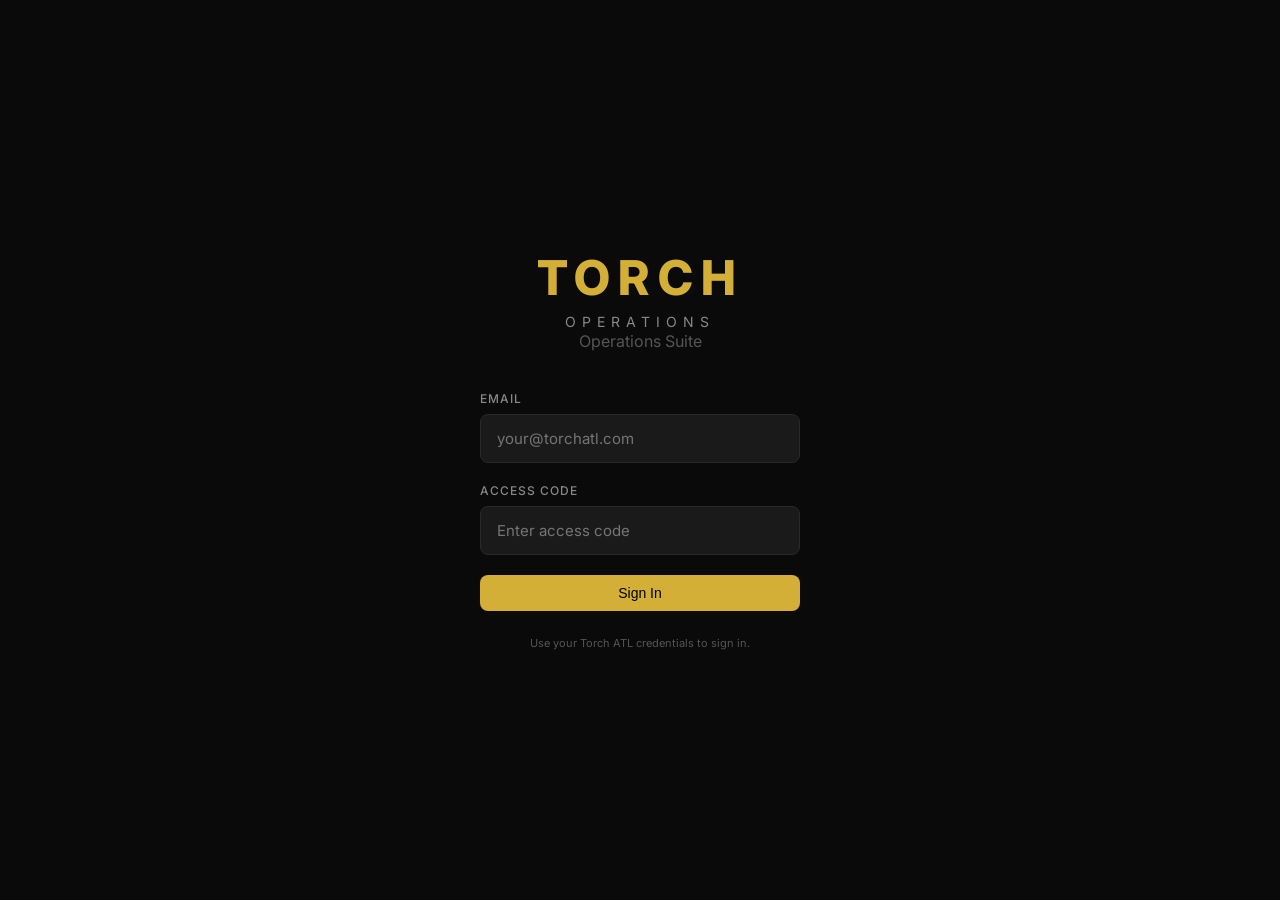
==== index.html @ 5e6a0a4f "Add functional Operations Hub — Nate Task Board, Vendor Directory, Maintenance Log, Linen & Supply S" ====
<!DOCTYPE html>
<html lang="en">
<head>
    <meta charset="UTF-8">
    <meta name="viewport" content="width=device-width, initial-scale=1.0">
    <title>TORCH ATL Operations Suite</title>
    <link rel="stylesheet" href="styles.css">
    <link href="https://fonts.googleapis.com/css2?family=Inter:wght@300;400;500;600;700&display=swap" rel="stylesheet">
</head>
<body>
    <!-- Login Screen -->
    <div id="login-screen" class="login-screen active">
        <div class="login-container">
            <div class="login-brand">
                <h1>TORCH</h1>
                <span>OPERATIONS</span>
            </div>
            <p class="login-tagline">Operations Suite</p>

            <form id="admin-login-form" onsubmit="handleAdminLogin(event)">
                <div class="form-group">
                    <label>Email</label>
                    <input type="email" id="admin-email" placeholder="your@torchatl.com" required>
                </div>
                <div class="form-group">
                    <label>Access Code</label>
                    <input type="password" id="admin-code" placeholder="Enter access code" required>
                </div>
                <button type="submit" class="btn primary full">Sign In</button>
            </form>

            <p class="login-note">Use your Torch ATL credentials to sign in.</p>
        </div>
    </div>

    <!-- Main App Container -->
    <div id="app-container" class="app-container" style="display: none;">
        <!-- Sidebar Navigation -->
        <nav class="sidebar">
        <div class="logo">
            <h1>TORCH</h1>
            <span>ATL</span>
        </div>
        <ul class="nav-links">
            <!-- Admin-only items -->
            <li class="active admin-only" data-tab="dashboard">
                <span class="icon">📊</span>
                <span>Dashboard</span>
            </li>
            <li class="admin-only" data-tab="crm">
                <span class="icon">👥</span>
                <span>Member CRM</span>
            </li>
            <li class="admin-only" data-tab="bookings">
                <span class="icon">📅</span>
                <span>Bookings</span>
            </li>
            <li class="admin-only" data-tab="engineers">
                <span class="icon">🎛️</span>
                <span>Engineers</span>
            </li>
            <li class="admin-only" data-tab="sms">
                <span class="icon">💬</span>
                <span>SMS Sender</span>
            </li>
            <li class="admin-only" data-tab="email">
                <span class="icon">📧</span>
                <span>Email Blast</span>
            </li>
            <li class="admin-only" data-tab="reports-review">
                <span class="icon">📋</span>
                <span>Session Reports</span>
            </li>
            <li class="admin-only" data-tab="operations">
                <span class="icon">🔧</span>
                <span>Operations</span>
            </li>
            <li class="admin-only" data-tab="settings">
                <span class="icon">⚙️</span>
                <span>Settings</span>
            </li>

            <!-- Engineer-only items -->
            <li class="engineer-only" data-tab="my-sessions">
                <span class="icon">📅</span>
                <span>My Sessions</span>
            </li>
            <li class="engineer-only" data-tab="pending-requests">
                <span class="icon">⏳</span>
                <span>Pending Requests</span>
            </li>
            <li class="engineer-only" data-tab="my-reports">
                <span class="icon">📝</span>
                <span>Session Reports</span>
            </li>
        </ul>
        <div class="sidebar-footer">
            <div class="user-info">
                <span id="current-user-name">User</span>
                <span id="current-user-role" class="user-role">Role</span>
            </div>
            <div class="connection-status" id="connection-status">
                <span class="status-dot" id="connection-dot"></span>
                <span class="status-text" id="connection-text">Connecting...</span>
                <span class="last-refreshed" id="last-refreshed"></span>
            </div>
            <button class="btn secondary small logout-btn" onclick="handleLogout()">Logout</button>
            <p class="countdown" id="countdown"></p>
        </div>
    </nav>

    <!-- Main Content -->
    <main class="main-content">
        <!-- Dashboard Tab -->
        <section id="dashboard" class="tab-content active">
            <header class="page-header">
                <h2>Operations Dashboard</h2>
                <p>Welcome back, Joi</p>
            </header>

            <div class="stats-grid">
                <div class="stat-card">
                    <div class="stat-icon">👥</div>
                    <div class="stat-info">
                        <h3>Total Members</h3>
                        <p class="stat-number" id="total-members">0</p>
                        <span class="stat-label">of 24 capacity</span>
                    </div>
                </div>
                <div class="stat-card">
                    <div class="stat-icon">💰</div>
                    <div class="stat-info">
                        <h3>Monthly MRR</h3>
                        <p class="stat-number" id="total-mrr">$0</p>
                        <span class="stat-label">target: $70,500</span>
                    </div>
                </div>
                <div class="stat-card">
                    <div class="stat-icon">📅</div>
                    <div class="stat-info">
                        <h3>This Week</h3>
                        <p class="stat-number" id="weekly-sessions">0</p>
                        <span class="stat-label">sessions booked</span>
                    </div>
                </div>
                <div class="stat-card">
                    <div class="stat-icon">📈</div>
                    <div class="stat-info">
                        <h3>Utilization</h3>
                        <p class="stat-number" id="utilization">0%</p>
                        <span class="stat-label">calendar usage</span>
                    </div>
                </div>
            </div>

            <div class="dashboard-grid">
                <div class="card">
                    <h3>Upcoming Sessions</h3>
                    <div id="upcoming-sessions" class="session-list">
                        <!-- Populated by JS -->
                    </div>
                </div>
                <div class="card">
                    <h3>Recent Activity</h3>
                    <div id="activity-feed" class="activity-list">
                        <!-- Populated by JS -->
                    </div>
                </div>
            </div>

            <div class="card">
                <h3>Revenue by Tier</h3>
                <div class="tier-breakdown">
                    <div class="tier-bar">
                        <span class="tier-label">Residency ($5,000)</span>
                        <div class="bar-container">
                            <div class="bar residency" id="bar-residency" style="width: 0%"></div>
                        </div>
                        <span class="tier-count" id="count-residency">0/4</span>
                    </div>
                    <div class="tier-bar">
                        <span class="tier-label">Member ($3,500)</span>
                        <div class="bar-container">
                            <div class="bar member" id="bar-member" style="width: 0%"></div>
                        </div>
                        <span class="tier-count" id="count-member">0/5</span>
                    </div>
                    <div class="tier-bar">
                        <span class="tier-label">Session ($2,200)</span>
                        <div class="bar-container">
                            <div class="bar session" id="bar-session" style="width: 0%"></div>
                        </div>
                        <span class="tier-count" id="count-session">0/15</span>
                    </div>
                </div>
            </div>
        </section>

        <!-- CRM Tab -->
        <section id="crm" class="tab-content">
            <header class="page-header">
                <h2>Member CRM</h2>
                <button class="btn primary" onclick="openModal('add-member-modal')">+ Add Member</button>
            </header>

            <div class="filters">
                <input type="text" id="member-search" placeholder="Search members..." onkeyup="filterMembers()">
                <select id="tier-filter" onchange="filterMembers()">
                    <option value="all">All Tiers</option>
                    <option value="Residency">Residency</option>
                    <option value="Member">Member</option>
                    <option value="Session">Session</option>
                </select>
                <select id="status-filter" onchange="filterMembers()">
                    <option value="all">All Status</option>
                    <option value="Active">Active</option>
                    <option value="Pending">Pending</option>
                    <option value="Paused">Paused</option>
                </select>
            </div>

            <div class="table-container">
                <table id="members-table">
                    <thead>
                        <tr>
                            <th>Member</th>
                            <th>Tier</th>
                            <th>Status</th>
                            <th>Hours Used</th>
                            <th>Monthly Rate</th>
                            <th>Start Date</th>
                            <th>Actions</th>
                        </tr>
                    </thead>
                    <tbody id="members-tbody">
                        <!-- Populated by JS -->
                    </tbody>
                </table>
            </div>
        </section>

        <!-- Bookings Tab -->
        <section id="bookings" class="tab-content">
            <header class="page-header">
                <h2>Booking Management</h2>
                <button class="btn primary" onclick="openModal('add-booking-modal')">+ New Booking</button>
            </header>

            <div class="booking-views">
                <button class="view-btn active" onclick="switchBookingView('calendar')">Calendar View</button>
                <button class="view-btn" onclick="switchBookingView('list')">List View</button>
            </div>

            <div id="calendar-view" class="calendar-container">
                <div class="calendar-header">
                    <button onclick="changeMonth(-1)">←</button>
                    <h3 id="calendar-month">February 2026</h3>
                    <button onclick="changeMonth(1)">→</button>
                </div>
                <div class="calendar-grid">
                    <div class="calendar-day-header">Sun</div>
                    <div class="calendar-day-header">Mon</div>
                    <div class="calendar-day-header">Tue</div>
                    <div class="calendar-day-header">Wed</div>
                    <div class="calendar-day-header">Thu</div>
                    <div class="calendar-day-header">Fri</div>
                    <div class="calendar-day-header">Sat</div>
                    <div id="calendar-days"></div>
                </div>
            </div>

            <div id="list-view" class="booking-list" style="display: none;">
                <table>
                    <thead>
                        <tr>
                            <th>Date</th>
                            <th>Time</th>
                            <th>Member</th>
                            <th>Hours</th>
                            <th>Guests</th>
                            <th>Status</th>
                            <th>Actions</th>
                        </tr>
                    </thead>
                    <tbody id="bookings-tbody">
                        <!-- Populated by JS -->
                    </tbody>
                </table>
            </div>
        </section>

        <!-- SMS Tab -->
        <section id="sms" class="tab-content">
            <header class="page-header">
                <h2>SMS Automation</h2>
            </header>

            <div class="sms-grid">
                <div class="card">
                    <h3>Quick Send</h3>
                    <form id="sms-form" onsubmit="sendSMS(event)">
                        <div class="form-group">
                            <label>Recipients</label>
                            <select id="sms-recipients" multiple>
                                <option value="all">All Members</option>
                                <option value="residency">Residency Tier</option>
                                <option value="member">Member Tier</option>
                                <option value="session">Session Tier</option>
                            </select>
                        </div>
                        <div class="form-group">
                            <label>Message</label>
                            <textarea id="sms-message" rows="4" maxlength="160" placeholder="Type your message..."></textarea>
                            <span class="char-count"><span id="sms-char-count">0</span>/160</span>
                        </div>
                        <button type="submit" class="btn primary">Send SMS</button>
                    </form>
                </div>

                <div class="card">
                    <h3>Automated Messages</h3>
                    <div class="automation-list">
                        <div class="automation-item">
                            <div class="automation-info">
                                <h4>Session Reminder</h4>
                                <p>Sent 24 hours before session</p>
                            </div>
                            <label class="toggle">
                                <input type="checkbox" checked>
                                <span class="slider"></span>
                            </label>
                        </div>
                        <div class="automation-item">
                            <div class="automation-info">
                                <h4>Guest Registration Reminder</h4>
                                <p>Sent 48 hours before session</p>
                            </div>
                            <label class="toggle">
                                <input type="checkbox" checked>
                                <span class="slider"></span>
                            </label>
                        </div>
                        <div class="automation-item">
                            <div class="automation-info">
                                <h4>Payment Failed Alert</h4>
                                <p>Sent immediately on failure</p>
                            </div>
                            <label class="toggle">
                                <input type="checkbox" checked>
                                <span class="slider"></span>
                            </label>
                        </div>
                        <div class="automation-item">
                            <div class="automation-info">
                                <h4>Welcome Message</h4>
                                <p>Sent on membership activation</p>
                            </div>
                            <label class="toggle">
                                <input type="checkbox" checked>
                                <span class="slider"></span>
                            </label>
                        </div>
                    </div>
                </div>

                <div class="card full-width">
                    <h3>Message Templates</h3>
                    <div class="template-grid">
                        <div class="template-card" onclick="loadTemplate('reminder')">
                            <h4>Session Reminder</h4>
                            <p>Hey {name}, reminder: you're booked at Torch tomorrow at {time}. See you then.</p>
                        </div>
                        <div class="template-card" onclick="loadTemplate('guest')">
                            <h4>Guest Registration</h4>
                            <p>Hi {name}, please submit your guest list for your {date} session. Reply with names or text "none".</p>
                        </div>
                        <div class="template-card" onclick="loadTemplate('welcome')">
                            <h4>Welcome</h4>
                            <p>Welcome to Torch ATL, {name}. Your access code is {code}. Book your first session at torchatl.com/book</p>
                        </div>
                        <div class="template-card" onclick="loadTemplate('payment')">
                            <h4>Payment Issue</h4>
                            <p>Hi {name}, we couldn't process your membership payment. Please update your card to keep your access active.</p>
                        </div>
                    </div>
                </div>

                <div class="card full-width">
                    <h3>Recent SMS History</h3>
                    <div id="sms-history" class="history-list">
                        <!-- Populated by JS -->
                    </div>
                </div>
            </div>
        </section>

        <!-- Email Tab -->
        <section id="email" class="tab-content">
            <header class="page-header">
                <h2>Email Blast</h2>
            </header>

            <div class="email-grid">
                <div class="card email-composer">
                    <h3>Compose Email</h3>
                    <form id="email-form" onsubmit="sendEmail(event)">
                        <div class="form-group">
                            <label>Recipients</label>
                            <select id="email-recipients">
                                <option value="all">All Members (24)</option>
                                <option value="residency">Residency Tier (4)</option>
                                <option value="member">Member Tier (5)</option>
                                <option value="session">Session Tier (15)</option>
                                <option value="founding">Founding Members</option>
                            </select>
                        </div>
                        <div class="form-group">
                            <label>Subject</label>
                            <input type="text" id="email-subject" placeholder="Email subject...">
                        </div>
                        <div class="form-group">
                            <label>Message</label>
                            <div class="editor-toolbar">
                                <button type="button" onclick="formatText('bold')"><b>B</b></button>
                                <button type="button" onclick="formatText('italic')"><i>I</i></button>
                                <button type="button" onclick="formatText('underline')"><u>U</u></button>
                                <span class="separator">|</span>
                                <button type="button" onclick="insertVariable('{name}')">Name</button>
                                <button type="button" onclick="insertVariable('{tier}')">Tier</button>
                                <button type="button" onclick="insertVariable('{hours_remaining}')">Hours</button>
                            </div>
                            <div id="email-body" class="email-editor" contenteditable="true"></div>
                        </div>
                        <div class="form-actions">
                            <button type="button" class="btn secondary" onclick="previewEmail()">Preview</button>
                            <button type="button" class="btn secondary" onclick="saveDraft()">Save Draft</button>
                            <button type="submit" class="btn primary">Send Email</button>
                        </div>
                    </form>
                </div>

                <div class="card">
                    <h3>Email Templates</h3>
                    <div class="email-template-list">
                        <div class="email-template" onclick="loadEmailTemplate('welcome')">
                            <h4>Welcome to Torch ATL</h4>
                            <p>New member onboarding email</p>
                        </div>
                        <div class="email-template" onclick="loadEmailTemplate('credentials')">
                            <h4>Your Credentials Are Ready</h4>
                            <p>Access code and booking instructions</p>
                        </div>
                        <div class="email-template" onclick="loadEmailTemplate('monthly')">
                            <h4>Monthly Update</h4>
                            <p>Hours used, upcoming availability</p>
                        </div>
                        <div class="email-template" onclick="loadEmailTemplate('camp')">
                            <h4>Camp Announcement</h4>
                            <p>Writing camp scheduling</p>
                        </div>
                    </div>
                </div>

                <div class="card full-width">
                    <h3>Scheduled & Sent Emails</h3>
                    <div class="email-tabs">
                        <button class="email-tab active" onclick="switchEmailTab('sent')">Sent</button>
                        <button class="email-tab" onclick="switchEmailTab('scheduled')">Scheduled</button>
                        <button class="email-tab" onclick="switchEmailTab('drafts')">Drafts</button>
                    </div>
                    <div id="email-history" class="email-list">
                        <!-- Populated by JS -->
                    </div>
                </div>
            </div>
        </section>

        <!-- Engineers Tab (Admin) - Engineer CRM -->
        <section id="engineers" class="tab-content admin-only">
            <header class="page-header">
                <h2>Engineer CRM</h2>
                <button class="btn primary" onclick="openModal('add-engineer-modal')">+ Add Engineer</button>
            </header>

            <!-- Engineer Stats -->
            <div class="stats-grid" style="margin-bottom: 24px;">
                <div class="stat-card">
                    <div class="stat-icon">🎛️</div>
                    <div class="stat-info">
                        <h3>Active Engineers</h3>
                        <p class="stat-number" id="active-engineers-count">0</p>
                        <span class="stat-label">on roster</span>
                    </div>
                </div>
                <div class="stat-card">
                    <div class="stat-icon">📅</div>
                    <div class="stat-info">
                        <h3>Sessions This Month</h3>
                        <p class="stat-number" id="engineer-sessions-month">0</p>
                        <span class="stat-label">completed</span>
                    </div>
                </div>
                <div class="stat-card">
                    <div class="stat-icon">⏱️</div>
                    <div class="stat-info">
                        <h3>Hours This Month</h3>
                        <p class="stat-number" id="engineer-hours-month">0</p>
                        <span class="stat-label">total hours</span>
                    </div>
                </div>
                <div class="stat-card">
                    <div class="stat-icon">💰</div>
                    <div class="stat-info">
                        <h3>Payroll This Month</h3>
                        <p class="stat-number" id="engineer-payroll-month">$0</p>
                        <span class="stat-label">estimated</span>
                    </div>
                </div>
            </div>

            <!-- Filters and View Toggle -->
            <div class="engineer-crm-toolbar">
                <div class="filters">
                    <input type="text" id="engineer-search" placeholder="Search engineers..." onkeyup="filterEngineersCRM()">
                    <select id="engineer-role-filter" onchange="filterEngineersCRM()">
                        <option value="all">All Roles</option>
                        <option value="Lead Engineer">Lead Engineer</option>
                        <option value="Recording Engineer">Recording Engineer</option>
                    </select>
                    <select id="engineer-status-filter" onchange="filterEngineersCRM()">
                        <option value="all">All Status</option>
                        <option value="Active">Active</option>
                        <option value="Inactive">Inactive</option>
                    </select>
                </div>
                <div class="view-toggle">
                    <button class="view-btn active" onclick="switchEngineerView('cards')">Cards</button>
                    <button class="view-btn" onclick="switchEngineerView('table')">Table</button>
                </div>
            </div>

            <!-- Engineer Cards View -->
            <div id="engineers-cards-view" class="engineer-cards-grid">
                <!-- Populated by JS -->
            </div>

            <!-- Engineer Table View -->
            <div id="engineers-table-view" class="table-container" style="display: none;">
                <table id="engineers-table">
                    <thead>
                        <tr>
                            <th>Engineer</th>
                            <th>Role</th>
                            <th>Specialties</th>
                            <th>Sessions</th>
                            <th>Rating</th>
                            <th>Earnings (MTD)</th>
                            <th>Status</th>
                            <th>Actions</th>
                        </tr>
                    </thead>
                    <tbody id="engineers-tbody">
                        <!-- Populated by JS -->
                    </tbody>
                </table>
            </div>
        </section>

        <!-- Session Reports Review (Admin) -->
        <section id="reports-review" class="tab-content admin-only">
            <header class="page-header">
                <h2>Session Reports Review</h2>
            </header>

            <div class="filters" style="margin-bottom: 20px;">
                <select id="report-status-filter" onchange="filterReports()">
                    <option value="all">All Reports</option>
                    <option value="submitted">Pending Review</option>
                    <option value="reviewed">Reviewed</option>
                    <option value="draft">Drafts</option>
                </select>
                <select id="report-engineer-filter" onchange="filterReports()">
                    <option value="all">All Engineers</option>
                </select>
            </div>

            <div id="reports-list" class="reports-grid">
                <!-- Populated by JS -->
            </div>
        </section>

        <!-- My Sessions (Engineer) -->
        <section id="my-sessions" class="tab-content engineer-only">
            <header class="page-header">
                <h2>My Sessions</h2>
            </header>

            <div class="engineer-calendar-container">
                <div class="calendar-container" style="margin-bottom: 24px;">
                    <div class="calendar-header">
                        <button onclick="changeEngineerMonth(-1)">←</button>
                        <h3 id="engineer-calendar-month">February 2026</h3>
                        <button onclick="changeEngineerMonth(1)">→</button>
                    </div>
                    <div class="calendar-grid">
                        <div class="calendar-day-header">Sun</div>
                        <div class="calendar-day-header">Mon</div>
                        <div class="calendar-day-header">Tue</div>
                        <div class="calendar-day-header">Wed</div>
                        <div class="calendar-day-header">Thu</div>
                        <div class="calendar-day-header">Fri</div>
                        <div class="calendar-day-header">Sat</div>
                        <div id="engineer-calendar-days"></div>
                    </div>
                </div>

                <div class="card">
                    <h3>Upcoming Sessions</h3>
                    <div id="engineer-upcoming-sessions" class="session-list">
                        <!-- Populated by JS -->
                    </div>
                </div>
            </div>
        </section>

        <!-- Pending Requests (Engineer) -->
        <section id="pending-requests" class="tab-content engineer-only">
            <header class="page-header">
                <h2>Pending Requests</h2>
                <p>Accept or decline session assignments</p>
            </header>

            <div id="pending-requests-list" class="pending-requests-grid">
                <!-- Populated by JS -->
            </div>
        </section>

        <!-- My Reports (Engineer) -->
        <section id="my-reports" class="tab-content engineer-only">
            <header class="page-header">
                <h2>Session Reports</h2>
                <p>Submit reports for completed sessions</p>
            </header>

            <div class="reports-tabs">
                <button class="report-tab active" onclick="switchReportTab('pending')">Pending Reports</button>
                <button class="report-tab" onclick="switchReportTab('submitted')">Submitted</button>
            </div>

            <div id="my-reports-list" class="reports-grid">
                <!-- Populated by JS -->
            </div>
        </section>

        <!-- Operations Tab (Admin/Manager) -->
        <section id="operations" class="tab-content admin-only">
            <header class="page-header">
                <h2>Operations Hub</h2>
                <p style="color: var(--text-secondary); font-size: 13px; margin-top: 4px;">Nate tasks, vendor directory, property maintenance</p>
            </header>

            <!-- Sub-tabs -->
            <div class="operations-sub-tabs">
                <button class="ops-sub-tab active" data-ops-tab="calendar" onclick="switchOpsTab('calendar')">Calendar</button>
                <button class="ops-sub-tab" data-ops-tab="nate" onclick="switchOpsTab('nate')">Nate Task Board</button>
                <button class="ops-sub-tab" data-ops-tab="vendors" onclick="switchOpsTab('vendors')">Vendor Directory</button>
                <button class="ops-sub-tab" data-ops-tab="maintenance" onclick="switchOpsTab('maintenance')">Maintenance Log</button>
                <button class="ops-sub-tab" data-ops-tab="linen" onclick="switchOpsTab('linen')">Linen &amp; Supply</button>
                <button class="ops-sub-tab" data-ops-tab="pending" onclick="switchOpsTab('pending')">Pending Bookings</button>
                <button class="ops-sub-tab" data-ops-tab="tasks" onclick="switchOpsTab('tasks')">Studio Tasks</button>
                <button class="ops-sub-tab" data-ops-tab="estate" onclick="switchOpsTab('estate')">Estate Requests</button>
            </div>

            <!-- Operations Calendar View -->
            <div id="ops-calendar-view" class="ops-view active">
                <div class="ops-calendar-header">
                    <button onclick="changeOpsMonth(-1)">&larr;</button>
                    <h3 id="ops-calendar-month">February 2026</h3>
                    <button onclick="changeOpsMonth(1)">&rarr;</button>
                </div>
                <div class="calendar-legend">
                    <span class="legend-item"><span class="event-dot booking"></span> Booking</span>
                    <span class="legend-item"><span class="event-dot cleaning"></span> Cleaning</span>
                    <span class="legend-item"><span class="event-dot maintenance"></span> Maintenance</span>
                    <span class="legend-item"><span class="event-dot repair"></span> Repair</span>
                    <span class="legend-item"><span class="event-dot estate"></span> Estate</span>
                </div>
                <div class="ops-calendar-grid">
                    <div class="calendar-day-header">Sun</div>
                    <div class="calendar-day-header">Mon</div>
                    <div class="calendar-day-header">Tue</div>
                    <div class="calendar-day-header">Wed</div>
                    <div class="calendar-day-header">Thu</div>
                    <div class="calendar-day-header">Fri</div>
                    <div class="calendar-day-header">Sat</div>
                    <div id="ops-calendar-days"></div>
                </div>
                <!-- Day Detail Panel -->
                <div id="ops-day-detail" class="day-detail-panel" style="display: none;">
                    <h4 id="ops-day-detail-title">--</h4>
                    <div id="ops-day-detail-content"></div>
                </div>
            </div>

            <!-- Pending Bookings View -->
            <div id="ops-pending-view" class="ops-view" style="display: none;">
                <div class="ops-filter-bar">
                    <select id="ops-booking-status-filter" onchange="loadPendingBookings()">
                        <option value="all">All Statuses</option>
                        <option value="pending" selected>Pending</option>
                        <option value="confirmed">Confirmed</option>
                        <option value="declined">Declined</option>
                    </select>
                </div>
                <div id="ops-pending-list" class="ops-cards-grid">
                    <!-- Populated by JS -->
                </div>
            </div>

            <!-- Studio Tasks View -->
            <div id="ops-tasks-view" class="ops-view" style="display: none;">
                <div class="ops-filter-bar">
                    <button class="btn primary" onclick="openModal('add-task-modal')">+ Add Task</button>
                    <select id="ops-task-room-filter" onchange="loadStudioTasks()">
                        <option value="all">All Rooms</option>
                        <option value="b-room">B Room</option>
                        <option value="c-room">C Room</option>
                        <option value="common">Common Area</option>
                        <option value="estate">Estate</option>
                    </select>
                    <select id="ops-task-type-filter" onchange="loadStudioTasks()">
                        <option value="all">All Types</option>
                        <option value="cleaning">Cleaning</option>
                        <option value="maintenance">Maintenance</option>
                        <option value="repair">Repair</option>
                        <option value="inspection">Inspection</option>
                    </select>
                    <select id="ops-task-status-filter" onchange="loadStudioTasks()">
                        <option value="all">All Status</option>
                        <option value="pending">Pending</option>
                        <option value="in_progress">In Progress</option>
                        <option value="completed">Completed</option>
                    </select>
                </div>
                <div id="ops-tasks-list" class="ops-cards-grid">
                    <!-- Populated by JS -->
                </div>
            </div>

            <!-- Estate Requests View -->
            <div id="ops-estate-view" class="ops-view" style="display: none;">
                <div class="ops-filter-bar">
                    <select id="ops-estate-status-filter" onchange="loadEstateRequests()">
                        <option value="all">All Statuses</option>
                        <option value="pending">Pending</option>
                        <option value="reviewing">Under Review</option>
                        <option value="approved">Approved</option>
                        <option value="declined">Declined</option>
                    </select>
                </div>
                <div id="ops-estate-list" class="ops-cards-grid">
                    <!-- Populated by JS -->
                </div>
            </div>

            <!-- ============ NATE TASK BOARD ============ -->
            <div id="ops-nate-view" class="ops-view" style="display: none;">
                <div class="ops-filter-bar">
                    <button class="btn primary" onclick="openModal('add-nate-task-modal')">+ Add Task</button>
                    <select id="nate-task-category-filter" onchange="loadNateTasks()">
                        <option value="all">All Categories</option>
                        <option value="pre-arrival">Pre-Arrival</option>
                        <option value="day-of">Day-Of</option>
                        <option value="post-session">Post-Session</option>
                        <option value="weekly">Weekly</option>
                        <option value="ad-hoc">Ad-Hoc</option>
                    </select>
                    <select id="nate-task-priority-filter" onchange="loadNateTasks()">
                        <option value="all">All Priorities</option>
                        <option value="high">High</option>
                        <option value="medium">Medium</option>
                        <option value="low">Low</option>
                    </select>
                    <select id="nate-task-status-filter" onchange="loadNateTasks()">
                        <option value="all">All Status</option>
                        <option value="pending">Pending</option>
                        <option value="in_progress">In Progress</option>
                        <option value="completed">Completed</option>
                    </select>
                </div>
                <div id="nate-tasks-list" class="ops-cards-grid">
                    <!-- Populated by JS -->
                </div>
            </div>

            <!-- ============ VENDOR DIRECTORY ============ -->
            <div id="ops-vendors-view" class="ops-view" style="display: none;">
                <div class="ops-filter-bar">
                    <button class="btn primary" onclick="openModal('add-vendor-modal')">+ Add Vendor</button>
                    <select id="vendor-category-filter" onchange="loadVendors()">
                        <option value="all">All Categories</option>
                        <option value="cleaning">Cleaning</option>
                        <option value="catering">Catering</option>
                        <option value="hvac">HVAC</option>
                        <option value="plumbing">Plumbing</option>
                        <option value="electrical">Electrical</option>
                        <option value="landscaping">Landscaping</option>
                        <option value="equipment">Equipment</option>
                        <option value="security">Security</option>
                        <option value="pest-control">Pest Control</option>
                        <option value="other">Other</option>
                    </select>
                    <select id="vendor-rating-filter" onchange="loadVendors()">
                        <option value="all">All Ratings</option>
                        <option value="5">5 Stars</option>
                        <option value="4">4+ Stars</option>
                        <option value="3">3+ Stars</option>
                    </select>
                </div>
                <div id="vendors-list" class="ops-cards-grid">
                    <!-- Populated by JS -->
                </div>
            </div>

            <!-- ============ PROPERTY MAINTENANCE LOG ============ -->
            <div id="ops-maintenance-view" class="ops-view" style="display: none;">
                <div class="ops-filter-bar">
                    <button class="btn primary" onclick="openModal('add-maintenance-modal')">+ Log Item</button>
                    <select id="maint-priority-filter" onchange="loadMaintenanceLog()">
                        <option value="all">All Priorities</option>
                        <option value="urgent">Urgent</option>
                        <option value="high">High</option>
                        <option value="medium">Medium</option>
                        <option value="low">Low</option>
                    </select>
                    <select id="maint-status-filter" onchange="loadMaintenanceLog()">
                        <option value="all">All Status</option>
                        <option value="open">Open</option>
                        <option value="in_progress">In Progress</option>
                        <option value="scheduled">Scheduled</option>
                        <option value="resolved">Resolved</option>
                    </select>
                    <select id="maint-area-filter" onchange="loadMaintenanceLog()">
                        <option value="all">All Areas</option>
                        <option value="studio-a">Studio A</option>
                        <option value="studio-b">Studio B</option>
                        <option value="studio-c">Studio C</option>
                        <option value="common">Common Area</option>
                        <option value="kitchen">Kitchen</option>
                        <option value="exterior">Exterior</option>
                        <option value="hvac">HVAC</option>
                        <option value="whole-property">Whole Property</option>
                    </select>
                </div>
                <div id="maintenance-list" class="ops-cards-grid">
                    <!-- Populated by JS -->
                </div>
            </div>

            <!-- ============ LINEN & SUPPLY STANDARDS ============ -->
            <div id="ops-linen-view" class="ops-view" style="display: none;">
                <div class="ops-filter-bar">
                    <button class="btn primary" onclick="openModal('add-linen-modal')">+ Log Inspection</button>
                    <select id="linen-category-filter" onchange="loadLinenStandards()">
                        <option value="all">All Categories</option>
                        <option value="towels">Towels</option>
                        <option value="linens">Linens</option>
                        <option value="cleaning-supplies">Cleaning Supplies</option>
                        <option value="toiletries">Toiletries</option>
                        <option value="kitchen-supplies">Kitchen Supplies</option>
                        <option value="studio-supplies">Studio Supplies</option>
                    </select>
                    <select id="linen-status-filter" onchange="loadLinenStandards()">
                        <option value="all">All Status</option>
                        <option value="pass">Pass</option>
                        <option value="fail">Fail</option>
                        <option value="reorder">Reorder Needed</option>
                    </select>
                </div>
                <div class="linen-summary-bar" id="linen-summary">
                    <!-- Populated by JS -->
                </div>
                <div id="linen-list" class="ops-cards-grid">
                    <!-- Populated by JS -->
                </div>
            </div>
        </section>

        <!-- Settings Tab -->
        <section id="settings" class="tab-content admin-only">
            <header class="page-header">
                <h2>Settings</h2>
            </header>

            <div class="settings-grid">
                <div class="card">
                    <h3>Membership Tiers</h3>
                    <div class="tier-settings">
                        <div class="tier-setting">
                            <div class="tier-info">
                                <h4>Residency</h4>
                                <p>120 hrs/month • Cap: 4</p>
                            </div>
                            <div class="tier-price">$5,000/mo</div>
                        </div>
                        <div class="tier-setting">
                            <div class="tier-info">
                                <h4>Member</h4>
                                <p>64 hrs/month • Cap: 5</p>
                            </div>
                            <div class="tier-price">$3,500/mo</div>
                        </div>
                        <div class="tier-setting">
                            <div class="tier-info">
                                <h4>Session</h4>
                                <p>32 hrs/month • Cap: 15</p>
                            </div>
                            <div class="tier-price">$2,200/mo</div>
                        </div>
                    </div>
                </div>

                <div class="card">
                    <h3>Camp Pricing</h3>
                    <div class="camp-settings">
                        <div class="camp-setting">
                            <span>3-Day Camp</span>
                            <span class="price">$3,000</span>
                        </div>
                        <div class="camp-setting">
                            <span>5-Day Camp</span>
                            <span class="price">$5,000</span>
                        </div>
                    </div>
                </div>

                <div class="card full-width">
                    <h3>Square Payment Setup</h3>
                    <p class="card-subtitle">Configure Square to accept membership payments and subscriptions.</p>
                    <form id="square-setup-form" onsubmit="saveSquareConfig(event)">
                        <div class="form-row">
                            <div class="form-group">
                                <label>Application ID</label>
                                <input type="text" id="square-app-id" placeholder="sq0idp-xxxxxxxxxxxxx">
                                <span class="field-help">From Square Developer Dashboard</span>
                            </div>
                            <div class="form-group">
                                <label>Access Token</label>
                                <input type="password" id="square-access-token" placeholder="EAAAxxxxxxxxxxxxxxxx">
                                <span class="field-help">Keep this secret!</span>
                            </div>
                        </div>
                        <div class="form-row">
                            <div class="form-group">
                                <label>Location ID</label>
                                <input type="text" id="square-location-id" placeholder="Lxxxxxxxxxxxxxxx">
                                <span class="field-help">Your business location</span>
                            </div>
                            <div class="form-group">
                                <label>Environment</label>
                                <select id="square-environment">
                                    <option value="sandbox">Sandbox (Testing)</option>
                                    <option value="production">Production (Live)</option>
                                </select>
                            </div>
                        </div>
                        <div class="form-actions" style="margin-top: 1rem;">
                            <button type="button" class="btn secondary" onclick="testSquareConnection()">Test Connection</button>
                            <button type="submit" class="btn primary">Save Configuration</button>
                        </div>
                        <div id="square-status" class="status-message" style="margin-top: 1rem; display: none;"></div>
                    </form>
                </div>

                <div class="card">
                    <h3>Square Products</h3>
                    <p class="card-subtitle">Your membership tiers in Square</p>
                    <div class="product-list">
                        <div class="product-item">
                            <span class="product-name">Residency</span>
                            <span class="product-price">$5,000/mo</span>
                            <button class="btn small" onclick="syncProductToSquare('residency')">Sync</button>
                        </div>
                        <div class="product-item">
                            <span class="product-name">Member</span>
                            <span class="product-price">$3,500/mo</span>
                            <button class="btn small" onclick="syncProductToSquare('member')">Sync</button>
                        </div>
                        <div class="product-item">
                            <span class="product-name">Session</span>
                            <span class="product-price">$2,200/mo</span>
                            <button class="btn small" onclick="syncProductToSquare('session')">Sync</button>
                        </div>
                        <div class="product-item">
                            <span class="product-name">3-Day Camp</span>
                            <span class="product-price">$3,000</span>
                            <button class="btn small" onclick="syncProductToSquare('camp3Day')">Sync</button>
                        </div>
                        <div class="product-item">
                            <span class="product-name">5-Day Camp</span>
                            <span class="product-price">$5,000</span>
                            <button class="btn small" onclick="syncProductToSquare('camp5Day')">Sync</button>
                        </div>
                    </div>
                    <button class="btn primary" style="margin-top: 1rem; width: 100%;" onclick="syncAllProductsToSquare()">Sync All Products</button>
                </div>

                <div class="card">
                    <h3>Integrations</h3>
                    <div class="integration-list">
                        <div class="integration-item">
                            <span class="integration-name">Square Payments</span>
                            <span class="integration-status" id="square-integration-status">Not Configured</span>
                        </div>
                        <div class="integration-item">
                            <span class="integration-name">Google Calendar</span>
                            <span class="integration-status pending">Not Connected</span>
                        </div>
                        <div class="integration-item">
                            <span class="integration-name">Twilio SMS</span>
                            <span class="integration-status pending">Not Connected</span>
                        </div>
                        <div class="integration-item">
                            <span class="integration-name">Loops Email</span>
                            <span class="integration-status pending">Not Connected</span>
                        </div>
                    </div>
                </div>

                <div class="card">
                    <h3>AI Agents</h3>
                    <div class="agent-list">
                        <div class="agent-item">
                            <div class="agent-info">
                                <h4>Torch Concierge AI</h4>
                                <p>Handles inquiries, bookings, FAQ</p>
                            </div>
                            <span class="agent-status active">Active</span>
                        </div>
                        <div class="agent-item">
                            <div class="agent-info">
                                <h4>Torch Booking Manager</h4>
                                <p>Calendar, conflicts, capacity</p>
                            </div>
                            <span class="agent-status active">Active</span>
                        </div>
                        <div class="agent-item">
                            <div class="agent-info">
                                <h4>Torch Billing Coordinator</h4>
                                <p>Payments, dunning, overages</p>
                            </div>
                            <span class="agent-status pending">Pending</span>
                        </div>
                    </div>
                </div>
            </div>
        </section>
    </main>

    <!-- Add Member Modal -->
    <div id="add-member-modal" class="modal">
        <div class="modal-content">
            <div class="modal-header">
                <h3>Add New Member</h3>
                <button class="close-btn" onclick="closeModal('add-member-modal')">&times;</button>
            </div>
            <form onsubmit="addMember(event)">
                <div class="form-row">
                    <div class="form-group">
                        <label>Full Name</label>
                        <input type="text" id="new-member-name" required>
                    </div>
                    <div class="form-group">
                        <label>Email</label>
                        <input type="email" id="new-member-email" required>
                    </div>
                </div>
                <div class="form-row">
                    <div class="form-group">
                        <label>Phone</label>
                        <input type="tel" id="new-member-phone" required>
                    </div>
                    <div class="form-group">
                        <label>Tier</label>
                        <select id="new-member-tier" required>
                            <option value="Residency">Residency ($5,000/mo)</option>
                            <option value="Member">Member ($3,500/mo)</option>
                            <option value="Session">Session ($2,200/mo)</option>
                        </select>
                    </div>
                </div>
                <div class="form-row">
                    <div class="form-group">
                        <label>Company/Label</label>
                        <input type="text" id="new-member-company">
                    </div>
                    <div class="form-group">
                        <label>Founding Member</label>
                        <select id="new-member-founding">
                            <option value="yes">Yes (15% discount)</option>
                            <option value="no">No</option>
                        </select>
                    </div>
                </div>
                <div class="form-group">
                    <label>Notes</label>
                    <textarea id="new-member-notes" rows="3"></textarea>
                </div>
                <div class="form-actions">
                    <button type="button" class="btn secondary" onclick="closeModal('add-member-modal')">Cancel</button>
                    <button type="submit" class="btn primary">Add Member</button>
                </div>
            </form>
        </div>
    </div>

    <!-- Add Booking Modal -->
    <div id="add-booking-modal" class="modal">
        <div class="modal-content">
            <div class="modal-header">
                <h3>New Booking</h3>
                <button class="close-btn" onclick="closeModal('add-booking-modal')">&times;</button>
            </div>
            <form onsubmit="addBooking(event)">
                <!-- Member + Session Type -->
                <div class="form-row">
                    <div class="form-group">
                        <label>Member</label>
                        <select id="booking-member" required>
                            <!-- Populated by JS -->
                        </select>
                    </div>
                    <div class="form-group">
                        <label>Session Type</label>
                        <select id="booking-type">
                            <option value="Recording">Recording</option>
                            <option value="Mixing">Mixing</option>
                            <option value="Mastering">Mastering</option>
                            <option value="Production">Production</option>
                            <option value="Writing">Writing</option>
                            <option value="Rehearsal">Rehearsal</option>
                            <option value="Podcast">Podcast</option>
                            <option value="Meeting">Meeting</option>
                            <option value="Camp">Camp</option>
                        </select>
                    </div>
                </div>

                <!-- Room Selection -->
                <div class="form-group">
                    <label>Room</label>
                    <input type="hidden" id="booking-room" value="">
                    <div class="room-selection">
                        <button type="button" class="room-option" onclick="selectRoom('b-room', this)">
                            <span class="room-icon">B</span>
                            <span>B Room</span>
                        </button>
                        <button type="button" class="room-option" onclick="selectRoom('c-room', this)">
                            <span class="room-icon">C</span>
                            <span>C Room</span>
                        </button>
                    </div>
                </div>

                <!-- Session Dates -->
                <div class="form-group">
                    <label>Session Dates</label>
                    <div id="session-dates-container">
                        <div class="session-date-row" data-row="0">
                            <input type="date" class="session-date-input" required>
                            <div class="time-block-toggle">
                                <button type="button" class="time-block active" data-block="day" onclick="selectTimeBlock(this)">
                                    Day <small>12p&ndash;7p</small>
                                </button>
                                <button type="button" class="time-block" data-block="night" onclick="selectTimeBlock(this)">
                                    Night <small>8p&ndash;3a</small>
                                </button>
                            </div>
                            <!-- No remove button on first row -->
                        </div>
                    </div>
                    <button type="button" class="btn-add-date" onclick="addSessionDate()">+ Add Another Date</button>
                </div>

                <!-- Guests -->
                <div class="form-row">
                    <div class="form-group">
                        <label>Number of Guests</label>
                        <input type="number" id="booking-guests" min="0" max="8" value="0">
                    </div>
                    <div class="form-group">
                        <label>Guest Names (if any)</label>
                        <input type="text" id="booking-guest-names" placeholder="Comma-separated names">
                    </div>
                </div>

                <!-- Estate Access -->
                <div class="estate-access-section">
                    <div class="estate-access-info">
                        <h4>Full Estate Access</h4>
                        <p>Need the full property for a private event, video shoot, or retreat?</p>
                    </div>
                    <button type="button" class="btn secondary" onclick="openModal('estate-request-modal')">Request Here</button>
                </div>

                <div class="form-actions">
                    <button type="button" class="btn secondary" onclick="closeModal('add-booking-modal')">Cancel</button>
                    <button type="submit" class="btn primary">Create Booking</button>
                </div>
            </form>
        </div>
    </div>

    <!-- Estate Request Modal (layered above booking modal) -->
    <div id="estate-request-modal" class="modal" style="z-index: 1100;">
        <div class="modal-content">
            <div class="modal-header">
                <h3>Full Estate Access Request</h3>
                <button class="close-btn" onclick="closeModal('estate-request-modal')">&times;</button>
            </div>
            <form onsubmit="submitEstateRequest(event)">
                <div class="form-row">
                    <div class="form-group">
                        <label>Full Name</label>
                        <input type="text" id="estate-name" required>
                    </div>
                    <div class="form-group">
                        <label>Email</label>
                        <input type="email" id="estate-email" required>
                    </div>
                </div>
                <div class="form-group">
                    <label>Phone</label>
                    <input type="tel" id="estate-phone" placeholder="(555) 123-4567">
                </div>
                <div class="form-group">
                    <label>Preferred Dates</label>
                    <input type="text" id="estate-dates" placeholder="e.g. March 15-17, 2026">
                </div>
                <div class="form-group">
                    <label>Event Details</label>
                    <textarea id="estate-details" rows="4" placeholder="Describe your event, expected headcount, and any special requirements..."></textarea>
                </div>
                <div class="form-actions">
                    <button type="button" class="btn secondary" onclick="closeModal('estate-request-modal')">Cancel</button>
                    <button type="submit" class="btn primary">Submit Request</button>
                </div>
            </form>
        </div>
    </div>

    <!-- Add Engineer Modal -->
    <div id="add-engineer-modal" class="modal">
        <div class="modal-content">
            <div class="modal-header">
                <h3>Add New Engineer</h3>
                <button class="close-btn" onclick="closeModal('add-engineer-modal')">&times;</button>
            </div>
            <form onsubmit="addEngineer(event)">
                <div class="form-row">
                    <div class="form-group">
                        <label>Full Name</label>
                        <input type="text" id="new-engineer-name" required>
                    </div>
                    <div class="form-group">
                        <label>Email</label>
                        <input type="email" id="new-engineer-email" required>
                    </div>
                </div>
                <div class="form-row">
                    <div class="form-group">
                        <label>Phone</label>
                        <input type="tel" id="new-engineer-phone">
                    </div>
                    <div class="form-group">
                        <label>Role</label>
                        <select id="new-engineer-role" required>
                            <option value="Recording Engineer">Recording Engineer</option>
                            <option value="Lead Engineer">Lead Engineer</option>
                        </select>
                    </div>
                </div>
                <div class="form-row">
                    <div class="form-group">
                        <label>Hourly Rate ($)</label>
                        <input type="number" id="new-engineer-rate" value="60" min="0">
                    </div>
                    <div class="form-group">
                        <label>Access Code</label>
                        <input type="text" id="new-engineer-code" placeholder="Auto-generated if empty">
                    </div>
                </div>
                <div class="form-group">
                    <label>Specialties</label>
                    <div class="checkbox-group">
                        <label><input type="checkbox" value="Recording" checked> Recording</label>
                        <label><input type="checkbox" value="Mixing"> Mixing</label>
                        <label><input type="checkbox" value="Mastering"> Mastering</label>
                    </div>
                </div>
                <div class="form-group">
                    <label>Bio</label>
                    <textarea id="new-engineer-bio" rows="3" placeholder="Engineer bio for member portal..."></textarea>
                </div>
                <div class="form-actions">
                    <button type="button" class="btn secondary" onclick="closeModal('add-engineer-modal')">Cancel</button>
                    <button type="submit" class="btn primary">Add Engineer</button>
                </div>
            </form>
        </div>
    </div>

    <!-- Edit Engineer Modal -->
    <div id="edit-engineer-modal" class="modal">
        <div class="modal-content">
            <div class="modal-header">
                <h3>Edit Engineer</h3>
                <button class="close-btn" onclick="closeModal('edit-engineer-modal')">&times;</button>
            </div>
            <form onsubmit="saveEngineerEdit(event)">
                <input type="hidden" id="edit-engineer-id">
                <div class="form-row">
                    <div class="form-group">
                        <label>Full Name</label>
                        <input type="text" id="edit-engineer-name" required>
                    </div>
                    <div class="form-group">
                        <label>Email</label>
                        <input type="email" id="edit-engineer-email" required>
                    </div>
                </div>
                <div class="form-row">
                    <div class="form-group">
                        <label>Phone</label>
                        <input type="tel" id="edit-engineer-phone">
                    </div>
                    <div class="form-group">
                        <label>Role</label>
                        <select id="edit-engineer-role" required>
                            <option value="Recording Engineer">Recording Engineer</option>
                            <option value="Lead Engineer">Lead Engineer</option>
                        </select>
                    </div>
                </div>
                <div class="form-row">
                    <div class="form-group">
                        <label>Hourly Rate ($)</label>
                        <input type="number" id="edit-engineer-rate" value="60" min="0">
                    </div>
                    <div class="form-group">
                        <label>Status</label>
                        <select id="edit-engineer-status">
                            <option value="Active">Active</option>
                            <option value="Inactive">Inactive</option>
                        </select>
                    </div>
                </div>
                <div class="form-group">
                    <label>Specialties</label>
                    <div class="checkbox-group" id="edit-engineer-specialties">
                        <label><input type="checkbox" value="Recording"> Recording</label>
                        <label><input type="checkbox" value="Mixing"> Mixing</label>
                        <label><input type="checkbox" value="Mastering"> Mastering</label>
                    </div>
                </div>
                <div class="form-group">
                    <label>Bio</label>
                    <textarea id="edit-engineer-bio" rows="3" placeholder="Engineer bio for member portal..."></textarea>
                </div>
                <div class="form-actions">
                    <button type="button" class="btn secondary" onclick="closeModal('edit-engineer-modal')">Cancel</button>
                    <button type="submit" class="btn primary">Save Changes</button>
                </div>
            </form>
        </div>
    </div>

    <!-- Engineer Profile Modal -->
    <div id="engineer-profile-modal" class="modal">
        <div class="modal-content wide">
            <div class="modal-header">
                <h3>Engineer Profile</h3>
                <button class="close-btn" onclick="closeModal('engineer-profile-modal')">&times;</button>
            </div>
            <div class="engineer-profile-content">
                <!-- Profile Header -->
                <div class="engineer-profile-header">
                    <div class="engineer-avatar-large" id="profile-avatar">JR</div>
                    <div class="engineer-profile-info">
                        <h2 id="profile-name">Engineer Name</h2>
                        <span class="role-badge lead" id="profile-role">Lead Engineer</span>
                        <p id="profile-email" class="profile-contact">email@example.com</p>
                        <p id="profile-phone" class="profile-contact">Phone</p>
                    </div>
                    <div class="engineer-profile-stats">
                        <div class="profile-stat">
                            <span class="stat-value" id="profile-total-sessions">0</span>
                            <span class="stat-label">Sessions</span>
                        </div>
                        <div class="profile-stat">
                            <span class="stat-value" id="profile-total-hours">0</span>
                            <span class="stat-label">Hours</span>
                        </div>
                        <div class="profile-stat">
                            <span class="stat-value" id="profile-avg-rating">0.0</span>
                            <span class="stat-label">Avg Rating</span>
                        </div>
                        <div class="profile-stat">
                            <span class="stat-value" id="profile-total-earnings">$0</span>
                            <span class="stat-label">Total Earned</span>
                        </div>
                    </div>
                </div>

                <!-- Profile Tabs -->
                <div class="profile-tabs">
                    <button class="profile-tab active" onclick="switchProfileTab('overview')">Overview</button>
                    <button class="profile-tab" onclick="switchProfileTab('sessions')">Sessions</button>
                    <button class="profile-tab" onclick="switchProfileTab('earnings')">Earnings</button>
                    <button class="profile-tab" onclick="switchProfileTab('availability')">Availability</button>
                    <button class="profile-tab" onclick="switchProfileTab('notes')">Notes</button>
                </div>

                <!-- Tab Content: Overview -->
                <div id="profile-tab-overview" class="profile-tab-content active">
                    <div class="profile-overview-grid">
                        <div class="overview-section">
                            <h4>Bio</h4>
                            <p id="profile-bio">No bio available.</p>
                        </div>
                        <div class="overview-section">
                            <h4>Specialties</h4>
                            <div id="profile-specialties" class="specialty-tags">
                                <!-- Populated by JS -->
                            </div>
                        </div>
                        <div class="overview-section">
                            <h4>This Month's Performance</h4>
                            <div class="performance-metrics">
                                <div class="metric">
                                    <span class="metric-label">Sessions</span>
                                    <span class="metric-value" id="profile-month-sessions">0</span>
                                </div>
                                <div class="metric">
                                    <span class="metric-label">Hours</span>
                                    <span class="metric-value" id="profile-month-hours">0</span>
                                </div>
                                <div class="metric">
                                    <span class="metric-label">Earnings</span>
                                    <span class="metric-value" id="profile-month-earnings">$0</span>
                                </div>
                                <div class="metric">
                                    <span class="metric-label">Acceptance Rate</span>
                                    <span class="metric-value" id="profile-acceptance-rate">100%</span>
                                </div>
                            </div>
                        </div>
                        <div class="overview-section">
                            <h4>Recent Sessions</h4>
                            <div id="profile-recent-sessions" class="recent-sessions-list">
                                <!-- Populated by JS -->
                            </div>
                        </div>
                    </div>
                </div>

                <!-- Tab Content: Sessions -->
                <div id="profile-tab-sessions" class="profile-tab-content">
                    <div class="sessions-filter-bar">
                        <select id="profile-session-filter">
                            <option value="all">All Sessions</option>
                            <option value="upcoming">Upcoming</option>
                            <option value="completed">Completed</option>
                        </select>
                    </div>
                    <div id="profile-sessions-list" class="profile-sessions-list">
                        <!-- Populated by JS -->
                    </div>
                </div>

                <!-- Tab Content: Earnings -->
                <div id="profile-tab-earnings" class="profile-tab-content">
                    <div class="earnings-summary">
                        <div class="earnings-card">
                            <h4>Total Earnings (All Time)</h4>
                            <span class="earnings-value" id="profile-earnings-total">$0</span>
                        </div>
                        <div class="earnings-card">
                            <h4>This Month</h4>
                            <span class="earnings-value" id="profile-earnings-month">$0</span>
                        </div>
                        <div class="earnings-card">
                            <h4>Last Month</h4>
                            <span class="earnings-value" id="profile-earnings-last-month">$0</span>
                        </div>
                        <div class="earnings-card">
                            <h4>Hourly Rate</h4>
                            <span class="earnings-value" id="profile-hourly-rate">$0/hr</span>
                        </div>
                    </div>
                    <div class="earnings-breakdown">
                        <h4>Monthly Breakdown</h4>
                        <div id="profile-earnings-breakdown" class="earnings-table">
                            <!-- Populated by JS -->
                        </div>
                    </div>
                </div>

                <!-- Tab Content: Availability -->
                <div id="profile-tab-availability" class="profile-tab-content">
                    <div class="availability-grid">
                        <div class="availability-day" data-day="monday">
                            <span class="day-name">Monday</span>
                            <span class="day-hours" id="avail-monday">--</span>
                        </div>
                        <div class="availability-day" data-day="tuesday">
                            <span class="day-name">Tuesday</span>
                            <span class="day-hours" id="avail-tuesday">--</span>
                        </div>
                        <div class="availability-day" data-day="wednesday">
                            <span class="day-name">Wednesday</span>
                            <span class="day-hours" id="avail-wednesday">--</span>
                        </div>
                        <div class="availability-day" data-day="thursday">
                            <span class="day-name">Thursday</span>
                            <span class="day-hours" id="avail-thursday">--</span>
                        </div>
                        <div class="availability-day" data-day="friday">
                            <span class="day-name">Friday</span>
                            <span class="day-hours" id="avail-friday">--</span>
                        </div>
                        <div class="availability-day" data-day="saturday">
                            <span class="day-name">Saturday</span>
                            <span class="day-hours" id="avail-saturday">--</span>
                        </div>
                        <div class="availability-day" data-day="sunday">
                            <span class="day-name">Sunday</span>
                            <span class="day-hours" id="avail-sunday">--</span>
                        </div>
                    </div>
                    <button class="btn secondary" onclick="editEngineerAvailability()">Edit Availability</button>
                </div>

                <!-- Tab Content: Notes -->
                <div id="profile-tab-notes" class="profile-tab-content">
                    <div class="notes-section">
                        <h4>Internal Notes</h4>
                        <div id="profile-notes-list" class="notes-list">
                            <!-- Populated by JS -->
                        </div>
                        <div class="add-note-form">
                            <textarea id="new-engineer-note" placeholder="Add a note about this engineer..."></textarea>
                            <button class="btn primary" onclick="addEngineerNote()">Add Note</button>
                        </div>
                    </div>
                </div>
            </div>
            <div class="modal-footer">
                <button class="btn secondary" onclick="closeModal('engineer-profile-modal')">Close</button>
                <button class="btn primary" onclick="editEngineerFromProfile()">Edit Engineer</button>
            </div>
        </div>
    </div>

    <!-- Session Report Modal -->
    <div id="session-report-modal" class="modal">
        <div class="modal-content wide">
            <div class="modal-header">
                <h3>Session Report</h3>
                <button class="close-btn" onclick="closeModal('session-report-modal')">&times;</button>
            </div>
            <form onsubmit="submitSessionReport(event)">
                <input type="hidden" id="report-booking-id">

                <div class="report-session-info">
                    <div class="info-row">
                        <span class="info-label">Member:</span>
                        <span id="report-member-name">--</span>
                    </div>
                    <div class="info-row">
                        <span class="info-label">Date:</span>
                        <span id="report-session-date">--</span>
                    </div>
                    <div class="info-row">
                        <span class="info-label">Time:</span>
                        <span id="report-session-time">--</span>
                    </div>
                </div>

                <div class="form-row">
                    <div class="form-group">
                        <label>Actual Start Time</label>
                        <input type="time" id="report-actual-start" required>
                    </div>
                    <div class="form-group">
                        <label>Actual End Time</label>
                        <input type="time" id="report-actual-end" required>
                    </div>
                </div>

                <div class="form-row">
                    <div class="form-group">
                        <label>Work Type</label>
                        <select id="report-work-type">
                            <option value="Recording">Recording</option>
                            <option value="Mixing">Mixing</option>
                            <option value="Mastering">Mastering</option>
                            <option value="Writing">Writing</option>
                            <option value="Meeting">Meeting</option>
                        </select>
                    </div>
                    <div class="form-group">
                        <label>Project Name</label>
                        <input type="text" id="report-project-name" placeholder="Album/Single name">
                    </div>
                </div>

                <div class="form-group">
                    <label>Tracks Worked (one per line)</label>
                    <textarea id="report-tracks" rows="3" placeholder="Track 1 - Song Name&#10;Track 2 - Song Name"></textarea>
                </div>

                <div class="form-group">
                    <label>Equipment Used</label>
                    <input type="text" id="report-equipment" placeholder="Neumann U87, SSL Console, Pro Tools...">
                </div>

                <div class="form-group">
                    <label>Session Quality</label>
                    <div class="rating-input">
                        <span class="star" data-value="1">★</span>
                        <span class="star" data-value="2">★</span>
                        <span class="star" data-value="3">★</span>
                        <span class="star" data-value="4">★</span>
                        <span class="star" data-value="5">★</span>
                    </div>
                    <input type="hidden" id="report-quality" value="3">
                </div>

                <div class="form-group">
                    <label>Session Notes</label>
                    <textarea id="report-notes" rows="4" placeholder="How did the session go? Any notable achievements?"></textarea>
                </div>

                <div class="form-group">
                    <label>Issues Reported</label>
                    <textarea id="report-issues" rows="2" placeholder="Any equipment issues or problems?"></textarea>
                </div>

                <div class="form-group">
                    <label class="checkbox-label">
                        <input type="checkbox" id="report-followup">
                        Follow-up needed
                    </label>
                </div>

                <div class="form-actions">
                    <button type="button" class="btn secondary" onclick="saveReportDraft()">Save Draft</button>
                    <button type="submit" class="btn primary">Submit Report</button>
                </div>
            </form>
        </div>
    </div>

    <!-- View Report Modal -->
    <div id="view-report-modal" class="modal">
        <div class="modal-content wide">
            <div class="modal-header">
                <h3>Session Report Details</h3>
                <button class="close-btn" onclick="closeModal('view-report-modal')">&times;</button>
            </div>
            <div id="view-report-content" class="report-view-content">
                <!-- Populated by JS -->
            </div>
            <div class="form-actions">
                <button class="btn secondary" onclick="closeModal('view-report-modal')">Close</button>
                <button class="btn primary admin-only" id="mark-reviewed-btn" onclick="markReportReviewed()">Mark as Reviewed</button>
            </div>
        </div>
    </div>

    <!-- Add Studio Task Modal -->
    <div id="add-task-modal" class="modal">
        <div class="modal-content">
            <div class="modal-header">
                <h3>Add Studio Task</h3>
                <button class="close-btn" onclick="closeModal('add-task-modal')">&times;</button>
            </div>
            <form onsubmit="addStudioTask(event)">
                <div class="form-group">
                    <label>Title</label>
                    <input type="text" id="task-title" required placeholder="e.g. Deep clean B Room">
                </div>
                <div class="form-row">
                    <div class="form-group">
                        <label>Type</label>
                        <select id="task-type" required>
                            <option value="cleaning">Cleaning</option>
                            <option value="maintenance">Maintenance</option>
                            <option value="repair">Repair</option>
                            <option value="inspection">Inspection</option>
                        </select>
                    </div>
                    <div class="form-group">
                        <label>Room</label>
                        <select id="task-room" required>
                            <option value="b-room">B Room</option>
                            <option value="c-room">C Room</option>
                            <option value="common">Common Area</option>
                            <option value="estate">Estate</option>
                        </select>
                    </div>
                </div>
                <div class="form-row">
                    <div class="form-group">
                        <label>Scheduled Date</label>
                        <input type="date" id="task-date" required>
                    </div>
                    <div class="form-group">
                        <label>Scheduled Time</label>
                        <input type="time" id="task-time" value="09:00">
                    </div>
                </div>
                <div class="form-group">
                    <label>Assigned To</label>
                    <input type="text" id="task-assigned" placeholder="Staff name (optional)">
                </div>
                <div class="form-group">
                    <label>Description</label>
                    <textarea id="task-description" rows="3" placeholder="Task details..."></textarea>
                </div>
                <div class="form-actions">
                    <button type="button" class="btn secondary" onclick="closeModal('add-task-modal')">Cancel</button>
                    <button type="submit" class="btn primary">Create Task</button>
                </div>
            </form>
        </div>
    </div>

    <!-- Decline Booking Modal -->
    <div id="decline-booking-modal" class="modal" style="z-index: 1100;">
        <div class="modal-content">
            <div class="modal-header">
                <h3>Decline Booking</h3>
                <button class="close-btn" onclick="closeModal('decline-booking-modal')">&times;</button>
            </div>
            <form onsubmit="confirmDeclineBooking(event)">
                <input type="hidden" id="decline-booking-id">
                <div class="form-group">
                    <label>Reason for declining</label>
                    <textarea id="decline-reason" rows="3" placeholder="Explain why this booking is being declined..." required></textarea>
                </div>
                <div class="form-actions">
                    <button type="button" class="btn secondary" onclick="closeModal('decline-booking-modal')">Cancel</button>
                    <button type="submit" class="btn primary" style="background: #e74c3c;">Decline Booking</button>
                </div>
            </form>
        </div>
    </div>

    <!-- Estate Detail Modal -->
    <div id="estate-detail-modal" class="modal">
        <div class="modal-content">
            <div class="modal-header">
                <h3>Estate Request Details</h3>
                <button class="close-btn" onclick="closeModal('estate-detail-modal')">&times;</button>
            </div>
            <div class="estate-detail-content">
                <div class="info-row">
                    <span class="info-label">Name:</span>
                    <span id="estate-detail-name">--</span>
                </div>
                <div class="info-row">
                    <span class="info-label">Email:</span>
                    <span id="estate-detail-email">--</span>
                </div>
                <div class="info-row">
                    <span class="info-label">Phone:</span>
                    <span id="estate-detail-phone">--</span>
                </div>
                <div class="info-row">
                    <span class="info-label">Preferred Dates:</span>
                    <span id="estate-detail-dates">--</span>
                </div>
                <div class="info-row">
                    <span class="info-label">Event Details:</span>
                    <p id="estate-detail-event">--</p>
                </div>
                <div class="info-row">
                    <span class="info-label">Submitted:</span>
                    <span id="estate-detail-submitted">--</span>
                </div>
            </div>
            <div class="form-group" style="margin-top: 16px;">
                <label>Status</label>
                <select id="estate-detail-status">
                    <option value="pending">Pending</option>
                    <option value="reviewing">Under Review</option>
                    <option value="approved">Approved</option>
                    <option value="declined">Declined</option>
                </select>
            </div>
            <div class="form-group">
                <label>Admin Notes</label>
                <textarea id="estate-detail-notes" rows="3" placeholder="Internal notes about this request..."></textarea>
            </div>
            <input type="hidden" id="estate-detail-id">
            <div class="form-actions">
                <button type="button" class="btn secondary" onclick="closeModal('estate-detail-modal')">Close</button>
                <button type="button" class="btn primary" onclick="saveEstateUpdate()">Save Changes</button>
            </div>
        </div>
    </div>

    <!-- ============ NATE TASK BOARD MODAL ============ -->
    <div id="add-nate-task-modal" class="modal">
        <div class="modal-content">
            <div class="modal-header">
                <h3>Add Nate Task</h3>
                <button class="close-btn" onclick="closeModal('add-nate-task-modal')">&times;</button>
            </div>
            <form onsubmit="addNateTask(event)">
                <div class="form-group">
                    <label>Task Title</label>
                    <input type="text" id="nate-task-title" required placeholder="e.g. Stock towels in Studio B">
                </div>
                <div class="form-row">
                    <div class="form-group">
                        <label>Category</label>
                        <select id="nate-task-category" required>
                            <option value="pre-arrival">Pre-Arrival</option>
                            <option value="day-of">Day-Of</option>
                            <option value="post-session">Post-Session</option>
                            <option value="weekly">Weekly</option>
                            <option value="ad-hoc">Ad-Hoc</option>
                        </select>
                    </div>
                    <div class="form-group">
                        <label>Priority</label>
                        <select id="nate-task-priority" required>
                            <option value="medium">Medium</option>
                            <option value="high">High</option>
                            <option value="low">Low</option>
                        </select>
                    </div>
                </div>
                <div class="form-row">
                    <div class="form-group">
                        <label>Due Date</label>
                        <input type="date" id="nate-task-due" required>
                    </div>
                    <div class="form-group">
                        <label>Linked Booking (optional)</label>
                        <input type="text" id="nate-task-booking" placeholder="Booking reference">
                    </div>
                </div>
                <div class="form-group">
                    <label>Notes</label>
                    <textarea id="nate-task-notes" rows="3" placeholder="Task details..."></textarea>
                </div>
                <div class="form-actions">
                    <button type="button" class="btn secondary" onclick="closeModal('add-nate-task-modal')">Cancel</button>
                    <button type="submit" class="btn primary">Create Task</button>
                </div>
            </form>
        </div>
    </div>

    <!-- ============ VENDOR DIRECTORY MODAL ============ -->
    <div id="add-vendor-modal" class="modal">
        <div class="modal-content">
            <div class="modal-header">
                <h3>Add Vendor</h3>
                <button class="close-btn" onclick="closeModal('add-vendor-modal')">&times;</button>
            </div>
            <form onsubmit="addVendor(event)">
                <div class="form-group">
                    <label>Company Name</label>
                    <input type="text" id="vendor-name" required placeholder="e.g. ABC HVAC Services">
                </div>
                <div class="form-row">
                    <div class="form-group">
                        <label>Category</label>
                        <select id="vendor-category" required>
                            <option value="cleaning">Cleaning</option>
                            <option value="catering">Catering</option>
                            <option value="hvac">HVAC</option>
                            <option value="plumbing">Plumbing</option>
                            <option value="electrical">Electrical</option>
                            <option value="landscaping">Landscaping</option>
                            <option value="equipment">Equipment</option>
                            <option value="security">Security</option>
                            <option value="pest-control">Pest Control</option>
                            <option value="other">Other</option>
                        </select>
                    </div>
                    <div class="form-group">
                        <label>Reliability Rating (1-5)</label>
                        <select id="vendor-rating">
                            <option value="5">5 - Excellent</option>
                            <option value="4">4 - Good</option>
                            <option value="3" selected>3 - Average</option>
                            <option value="2">2 - Below Average</option>
                            <option value="1">1 - Poor</option>
                        </select>
                    </div>
                </div>
                <div class="form-row">
                    <div class="form-group">
                        <label>Contact Name</label>
                        <input type="text" id="vendor-contact" placeholder="Primary contact name">
                    </div>
                    <div class="form-group">
                        <label>Phone</label>
                        <input type="tel" id="vendor-phone" placeholder="(555) 123-4567">
                    </div>
                </div>
                <div class="form-row">
                    <div class="form-group">
                        <label>Email</label>
                        <input type="email" id="vendor-email" placeholder="vendor@email.com">
                    </div>
                    <div class="form-group">
                        <label>Hourly/Service Rate</label>
                        <input type="text" id="vendor-rate" placeholder="e.g. $125/hr or $250/visit">
                    </div>
                </div>
                <div class="form-group">
                    <label>Notes</label>
                    <textarea id="vendor-notes" rows="3" placeholder="Service details, contract info, etc."></textarea>
                </div>
                <div class="form-actions">
                    <button type="button" class="btn secondary" onclick="closeModal('add-vendor-modal')">Cancel</button>
                    <button type="submit" class="btn primary">Add Vendor</button>
                </div>
            </form>
        </div>
    </div>

    <!-- ============ MAINTENANCE LOG MODAL ============ -->
    <div id="add-maintenance-modal" class="modal">
        <div class="modal-content">
            <div class="modal-header">
                <h3>Log Maintenance Item</h3>
                <button class="close-btn" onclick="closeModal('add-maintenance-modal')">&times;</button>
            </div>
            <form onsubmit="addMaintenanceItem(event)">
                <div class="form-group">
                    <label>Issue Title</label>
                    <input type="text" id="maint-title" required placeholder="e.g. Upstairs HVAC unit undersized">
                </div>
                <div class="form-row">
                    <div class="form-group">
                        <label>Priority</label>
                        <select id="maint-priority" required>
                            <option value="medium">Medium</option>
                            <option value="urgent">Urgent</option>
                            <option value="high">High</option>
                            <option value="low">Low</option>
                        </select>
                    </div>
                    <div class="form-group">
                        <label>Area</label>
                        <select id="maint-area" required>
                            <option value="whole-property">Whole Property</option>
                            <option value="studio-a">Studio A</option>
                            <option value="studio-b">Studio B</option>
                            <option value="studio-c">Studio C</option>
                            <option value="common">Common Area</option>
                            <option value="kitchen">Kitchen</option>
                            <option value="exterior">Exterior</option>
                            <option value="hvac">HVAC</option>
                        </select>
                    </div>
                </div>
                <div class="form-row">
                    <div class="form-group">
                        <label>Assigned To</label>
                        <input type="text" id="maint-assigned" placeholder="Vendor or staff name">
                    </div>
                    <div class="form-group">
                        <label>Reported Date</label>
                        <input type="date" id="maint-reported" required>
                    </div>
                </div>
                <div class="form-row">
                    <div class="form-group">
                        <label>Next Service Date (optional)</label>
                        <input type="date" id="maint-next-service">
                    </div>
                    <div class="form-group">
                        <label>Estimated Cost</label>
                        <input type="text" id="maint-cost" placeholder="$0.00">
                    </div>
                </div>
                <div class="form-group">
                    <label>Description</label>
                    <textarea id="maint-description" rows="3" placeholder="Details about the issue, vendor findings, etc."></textarea>
                </div>
                <div class="form-actions">
                    <button type="button" class="btn secondary" onclick="closeModal('add-maintenance-modal')">Cancel</button>
                    <button type="submit" class="btn primary">Log Item</button>
                </div>
            </form>
        </div>
    </div>

    <!-- ============ LINEN & SUPPLY MODAL ============ -->
    <div id="add-linen-modal" class="modal">
        <div class="modal-content">
            <div class="modal-header">
                <h3>Log Inspection</h3>
                <button class="close-btn" onclick="closeModal('add-linen-modal')">&times;</button>
            </div>
            <form onsubmit="addLinenInspection(event)">
                <div class="form-group">
                    <label>Item</label>
                    <input type="text" id="linen-item" required placeholder="e.g. Bath towels - Studio B">
                </div>
                <div class="form-row">
                    <div class="form-group">
                        <label>Category</label>
                        <select id="linen-category" required>
                            <option value="towels">Towels</option>
                            <option value="linens">Linens</option>
                            <option value="cleaning-supplies">Cleaning Supplies</option>
                            <option value="toiletries">Toiletries</option>
                            <option value="kitchen-supplies">Kitchen Supplies</option>
                            <option value="studio-supplies">Studio Supplies</option>
                        </select>
                    </div>
                    <div class="form-group">
                        <label>Status</label>
                        <select id="linen-status" required>
                            <option value="pass">Pass</option>
                            <option value="fail">Fail</option>
                            <option value="reorder">Reorder Needed</option>
                        </select>
                    </div>
                </div>
                <div class="form-row">
                    <div class="form-group">
                        <label>Quantity on Hand</label>
                        <input type="number" id="linen-quantity" placeholder="0" min="0">
                    </div>
                    <div class="form-group">
                        <label>Minimum Required</label>
                        <input type="number" id="linen-minimum" placeholder="0" min="0">
                    </div>
                </div>
                <div class="form-group">
                    <label>Inspected By</label>
                    <input type="text" id="linen-inspector" value="Nate" placeholder="Inspector name">
                </div>
                <div class="form-group">
                    <label>Notes</label>
                    <textarea id="linen-notes" rows="3" placeholder="Condition details, issues found, reorder specifics..."></textarea>
                </div>
                <div class="form-actions">
                    <button type="button" class="btn secondary" onclick="closeModal('add-linen-modal')">Cancel</button>
                    <button type="submit" class="btn primary">Log Inspection</button>
                </div>
            </form>
        </div>
    </div>

    </div><!-- End app-container -->

    <!-- Toast Notifications -->
    <div id="toast-container"></div>

    <!-- Email Preview Modal -->
    <div id="email-preview-modal" class="modal">
        <div class="modal-content wide">
            <div class="modal-header">
                <h3>Email Preview</h3>
                <button class="close-btn" onclick="closeModal('email-preview-modal')">&times;</button>
            </div>
            <div id="email-preview-content" class="email-preview">
                <!-- Preview content -->
            </div>
        </div>
    </div>

    <!-- Backend API Client (HTTP) -->
    <script>
        // Detect API URL: file:// or localhost → local backend, otherwise production
        window.TORCH_API_URL = 'https://api.torchatl.com/api';
    </script>
    <script src="api-client.js"></script>

    <!-- Data Layer -->
    <script src="data.js"></script>

    <!-- Backend Data Layer -->
    <script src="storage.js"></script>
    <script src="api.js"></script>
    <script src="automation.js"></script>
    <script src="icloud-sync.js"></script>
    <script src="square-config.js"></script>

    <!-- Square Web Payments SDK (async to prevent blocking app.js) -->
    <script src="https://sandbox.web.squarecdn.com/v1/square.js" async></script>

    <!-- Initialize Backend -->
    <script>
        // Initialize backend data layer on page load
        document.addEventListener('DOMContentLoaded', () => {
            // Initialize storage layer (loads saved data)
            TorchStorage.init();

            // Initialize API layer
            TorchAPI.init();

            // Initialize automation engine
            TorchAutomation.init();

            // Initialize iCloud sync
            TorchiCloudSync.init();

            // Initialize Square payments
            if (window.TorchSquare) {
                TorchSquare.init();
            }

            console.log('[TORCH ATL] Backend data layer initialized');

            // Listen for webhook events
            window.addEventListener('torch-webhook', (e) => {
                console.log('[TORCH ATL] Webhook event:', e.detail);
            });

            // Listen for automation events
            window.addEventListener('torch-automation', (e) => {
                console.log('[TORCH ATL] Automation event:', e.detail);
            });

            // Listen for sync events
            window.addEventListener('torch-icloud-sync', (e) => {
                console.log('[TORCH ATL] iCloud sync event:', e.detail);
            });
        });
    </script>

    <!-- Application Logic -->
    <script src="app.js"></script>
</body>
</html>
---- styles.css ----
/* TORCH ATL Operations Suite - Styles */

:root {
    --primary: #D4AF37;
    --primary-dark: #B8962E;
    --bg-dark: #0a0a0a;
    --bg-card: #141414;
    --bg-input: #1a1a1a;
    --text-primary: #ffffff;
    --text-secondary: #888888;
    --text-muted: #555555;
    --border: #2a2a2a;
    --success: #22c55e;
    --warning: #f59e0b;
    --danger: #ef4444;
    --residency: #D4AF37;
    --member: #60a5fa;
    --session: #a78bfa;
}

/* ============================================
   LOGIN SCREEN
   ============================================ */

.login-screen {
    display: none;
    position: fixed;
    top: 0;
    left: 0;
    right: 0;
    bottom: 0;
    background: var(--bg-dark);
    z-index: 9999;
    align-items: center;
    justify-content: center;
}

.login-screen.active {
    display: flex;
}

.login-container {
    width: 100%;
    max-width: 400px;
    padding: 40px;
    text-align: center;
}

.login-brand h1 {
    font-size: 48px;
    font-weight: 800;
    color: var(--primary);
    letter-spacing: 8px;
    margin-bottom: 4px;
}

.login-brand span {
    font-size: 14px;
    color: var(--text-secondary);
    letter-spacing: 6px;
}

.login-tagline {
    color: var(--text-muted);
    margin-bottom: 40px;
}

#admin-login-form .form-group {
    margin-bottom: 20px;
    text-align: left;
}

#admin-login-form label {
    display: block;
    font-size: 12px;
    color: var(--text-secondary);
    margin-bottom: 8px;
    text-transform: uppercase;
    letter-spacing: 1px;
}

#admin-login-form input {
    width: 100%;
    padding: 14px 16px;
    background: var(--bg-input);
    border: 1px solid var(--border);
    border-radius: 8px;
    color: var(--text-primary);
    font-size: 15px;
}

#admin-login-form input:focus {
    outline: none;
    border-color: var(--primary);
}

.login-note {
    font-size: 11px;
    color: var(--text-muted);
    margin-top: 24px;
    line-height: 1.6;
}

.btn.full {
    width: 100%;
}

/* App Container */
.app-container {
    display: flex;
    min-height: 100vh;
}

/* User Info in Sidebar */
.user-info {
    margin-bottom: 12px;
}

.user-info span {
    display: block;
}

#current-user-name {
    font-weight: 600;
    color: var(--text-primary);
}

.user-role {
    font-size: 11px;
    color: var(--primary);
    text-transform: uppercase;
    letter-spacing: 1px;
}

.logout-btn {
    width: 100%;
    margin-bottom: 12px;
}

* {
    margin: 0;
    padding: 0;
    box-sizing: border-box;
}

body {
    font-family: 'Inter', -apple-system, BlinkMacSystemFont, sans-serif;
    background: var(--bg-dark);
    color: var(--text-primary);
    display: flex;
    min-height: 100vh;
}

/* Sidebar */
.sidebar {
    width: 240px;
    background: var(--bg-card);
    border-right: 1px solid var(--border);
    display: flex;
    flex-direction: column;
    position: fixed;
    height: 100vh;
    z-index: 100;
}

.logo {
    padding: 24px;
    border-bottom: 1px solid var(--border);
}

.logo h1 {
    font-size: 28px;
    font-weight: 700;
    color: var(--primary);
    letter-spacing: 4px;
}

.logo span {
    font-size: 14px;
    color: var(--text-secondary);
    letter-spacing: 2px;
}

.nav-links {
    list-style: none;
    padding: 16px 0;
    flex: 1;
    overflow-y: auto;
}

.nav-links li {
    padding: 14px 24px;
    cursor: pointer;
    display: flex;
    align-items: center;
    gap: 12px;
    color: var(--text-secondary);
    transition: all 0.2s;
    border-left: 3px solid transparent;
}

.nav-links li:hover {
    background: rgba(212, 175, 55, 0.1);
    color: var(--text-primary);
}

.nav-links li.active {
    background: rgba(212, 175, 55, 0.15);
    color: var(--primary);
    border-left-color: var(--primary);
}

.nav-links .icon {
    font-size: 18px;
}

.sidebar-footer {
    padding: 20px 24px;
    border-top: 1px solid var(--border);
    font-size: 12px;
    color: var(--text-muted);
}

.sidebar-footer .countdown {
    color: var(--primary);
    font-weight: 600;
    margin-top: 4px;
}

.connection-status {
    display: flex;
    align-items: center;
    gap: 6px;
    margin: 8px 0;
    font-size: 11px;
}

.connection-status .status-dot {
    width: 8px;
    height: 8px;
    border-radius: 50%;
    background: #6b7280;
    flex-shrink: 0;
}

.connection-status.connected .status-dot {
    background: #22c55e;
    box-shadow: 0 0 4px #22c55e88;
}

.connection-status.disconnected .status-dot {
    background: #ef4444;
    box-shadow: 0 0 4px #ef444488;
}

.connection-status .status-text {
    color: var(--text-muted);
}

.connection-status .last-refreshed {
    color: var(--text-muted);
    opacity: 0.7;
    margin-left: auto;
    font-size: 10px;
}

/* Main Content */
.main-content {
    flex: 1;
    margin-left: 240px;
    padding: 32px;
    min-height: 100vh;
}

.tab-content {
    display: none;
}

.tab-content.active {
    display: block;
    animation: fadeIn 0.3s ease;
}

@keyframes fadeIn {
    from { opacity: 0; transform: translateY(10px); }
    to { opacity: 1; transform: translateY(0); }
}

/* Page Header */
.page-header {
    display: flex;
    justify-content: space-between;
    align-items: center;
    margin-bottom: 32px;
}

.page-header h2 {
    font-size: 28px;
    font-weight: 600;
}

.page-header p {
    color: var(--text-secondary);
    margin-top: 4px;
}

/* Buttons */
.btn {
    padding: 10px 20px;
    border: none;
    border-radius: 8px;
    font-size: 14px;
    font-weight: 500;
    cursor: pointer;
    transition: all 0.2s;
}

.btn.primary {
    background: var(--primary);
    color: #000;
}

.btn.primary:hover {
    background: var(--primary-dark);
}

.btn.secondary {
    background: var(--bg-input);
    color: var(--text-primary);
    border: 1px solid var(--border);
}

.btn.secondary:hover {
    background: var(--border);
}

/* Stats Grid */
.stats-grid {
    display: grid;
    grid-template-columns: repeat(4, 1fr);
    gap: 20px;
    margin-bottom: 32px;
}

.stat-card {
    background: var(--bg-card);
    border: 1px solid var(--border);
    border-radius: 12px;
    padding: 24px;
    display: flex;
    gap: 16px;
    align-items: center;
}

.stat-icon {
    font-size: 32px;
    width: 56px;
    height: 56px;
    display: flex;
    align-items: center;
    justify-content: center;
    background: rgba(212, 175, 55, 0.1);
    border-radius: 12px;
}

.stat-info h3 {
    font-size: 13px;
    color: var(--text-secondary);
    font-weight: 400;
    margin-bottom: 4px;
}

.stat-number {
    font-size: 28px;
    font-weight: 700;
    color: var(--primary);
}

.stat-label {
    font-size: 12px;
    color: var(--text-muted);
}

/* Cards */
.card {
    background: var(--bg-card);
    border: 1px solid var(--border);
    border-radius: 12px;
    padding: 24px;
    margin-bottom: 20px;
}

.card h3 {
    font-size: 16px;
    font-weight: 600;
    margin-bottom: 16px;
    color: var(--text-primary);
}

.card.full-width {
    grid-column: span 2;
}

/* Dashboard Grid */
.dashboard-grid {
    display: grid;
    grid-template-columns: repeat(2, 1fr);
    gap: 20px;
    margin-bottom: 20px;
}

/* Session List */
.session-list, .activity-list {
    display: flex;
    flex-direction: column;
    gap: 12px;
}

.session-item, .activity-item {
    display: flex;
    justify-content: space-between;
    align-items: center;
    padding: 12px;
    background: var(--bg-input);
    border-radius: 8px;
}

.session-item .member-name {
    font-weight: 500;
}

.session-item .session-time {
    color: var(--text-secondary);
    font-size: 13px;
}

.activity-item {
    font-size: 14px;
}

.activity-item .time {
    color: var(--text-muted);
    font-size: 12px;
}

/* Tier Bars */
.tier-breakdown {
    display: flex;
    flex-direction: column;
    gap: 16px;
}

.tier-bar {
    display: flex;
    align-items: center;
    gap: 16px;
}

.tier-label {
    width: 160px;
    font-size: 14px;
}

.bar-container {
    flex: 1;
    height: 24px;
    background: var(--bg-input);
    border-radius: 4px;
    overflow: hidden;
}

.bar {
    height: 100%;
    transition: width 0.5s ease;
}

.bar.residency { background: var(--residency); }
.bar.member { background: var(--member); }
.bar.session { background: var(--session); }

.tier-count {
    width: 50px;
    text-align: right;
    font-size: 14px;
    color: var(--text-secondary);
}

/* Filters */
.filters {
    display: flex;
    gap: 12px;
    margin-bottom: 20px;
}

.filters input,
.filters select {
    padding: 10px 16px;
    background: var(--bg-input);
    border: 1px solid var(--border);
    border-radius: 8px;
    color: var(--text-primary);
    font-size: 14px;
}

.filters input {
    flex: 1;
    max-width: 300px;
}

.filters input:focus,
.filters select:focus {
    outline: none;
    border-color: var(--primary);
}

/* Tables */
.table-container {
    overflow-x: auto;
}

table {
    width: 100%;
    border-collapse: collapse;
}

th, td {
    padding: 14px 16px;
    text-align: left;
    border-bottom: 1px solid var(--border);
}

th {
    font-size: 12px;
    font-weight: 600;
    color: var(--text-secondary);
    text-transform: uppercase;
    letter-spacing: 0.5px;
}

td {
    font-size: 14px;
}

tbody tr:hover {
    background: rgba(212, 175, 55, 0.05);
}

.tier-badge {
    display: inline-block;
    padding: 4px 12px;
    border-radius: 20px;
    font-size: 12px;
    font-weight: 500;
}

.tier-badge.residency {
    background: rgba(212, 175, 55, 0.2);
    color: var(--residency);
}

.tier-badge.member {
    background: rgba(96, 165, 250, 0.2);
    color: var(--member);
}

.tier-badge.session {
    background: rgba(167, 139, 250, 0.2);
    color: var(--session);
}

.status-badge {
    display: inline-block;
    padding: 4px 12px;
    border-radius: 20px;
    font-size: 12px;
    font-weight: 500;
}

.status-badge.active {
    background: rgba(34, 197, 94, 0.2);
    color: var(--success);
}

.status-badge.pending {
    background: rgba(245, 158, 11, 0.2);
    color: var(--warning);
}

.status-badge.paused {
    background: rgba(239, 68, 68, 0.2);
    color: var(--danger);
}

.action-btn {
    padding: 6px 12px;
    background: var(--bg-input);
    border: 1px solid var(--border);
    border-radius: 6px;
    color: var(--text-secondary);
    font-size: 12px;
    cursor: pointer;
    margin-right: 8px;
    transition: all 0.2s;
}

.action-btn:hover {
    background: var(--border);
    color: var(--text-primary);
}

/* Calendar */
.booking-views {
    display: flex;
    gap: 8px;
    margin-bottom: 20px;
}

.view-btn {
    padding: 8px 16px;
    background: var(--bg-input);
    border: 1px solid var(--border);
    border-radius: 6px;
    color: var(--text-secondary);
    font-size: 14px;
    cursor: pointer;
    transition: all 0.2s;
}

.view-btn.active {
    background: var(--primary);
    border-color: var(--primary);
    color: #000;
}

.calendar-container {
    background: var(--bg-card);
    border: 1px solid var(--border);
    border-radius: 12px;
    padding: 24px;
}

.calendar-header {
    display: flex;
    justify-content: space-between;
    align-items: center;
    margin-bottom: 20px;
}

.calendar-header button {
    padding: 8px 16px;
    background: var(--bg-input);
    border: 1px solid var(--border);
    border-radius: 6px;
    color: var(--text-primary);
    cursor: pointer;
}

.calendar-grid {
    display: grid;
    grid-template-columns: repeat(7, 1fr);
    gap: 4px;
}

.calendar-day-header {
    padding: 12px;
    text-align: center;
    font-size: 12px;
    font-weight: 600;
    color: var(--text-secondary);
}

.calendar-day {
    aspect-ratio: 1;
    padding: 8px;
    background: var(--bg-input);
    border-radius: 8px;
    font-size: 14px;
    cursor: pointer;
    transition: all 0.2s;
    position: relative;
}

.calendar-day:hover {
    background: var(--border);
}

.calendar-day.today {
    border: 2px solid var(--primary);
}

.calendar-day.has-booking::after {
    content: '';
    position: absolute;
    bottom: 6px;
    left: 50%;
    transform: translateX(-50%);
    width: 6px;
    height: 6px;
    background: var(--primary);
    border-radius: 50%;
}

.calendar-day.other-month {
    color: var(--text-muted);
}

/* SMS Grid */
.sms-grid {
    display: grid;
    grid-template-columns: repeat(2, 1fr);
    gap: 20px;
}

.sms-grid .full-width {
    grid-column: span 2;
}

/* Form Styles */
.form-group {
    margin-bottom: 16px;
}

.form-group label {
    display: block;
    font-size: 13px;
    font-weight: 500;
    color: var(--text-secondary);
    margin-bottom: 8px;
}

.form-group input,
.form-group select,
.form-group textarea {
    width: 100%;
    padding: 12px 16px;
    background: var(--bg-input);
    border: 1px solid var(--border);
    border-radius: 8px;
    color: var(--text-primary);
    font-size: 14px;
    font-family: inherit;
}

.form-group input:focus,
.form-group select:focus,
.form-group textarea:focus {
    outline: none;
    border-color: var(--primary);
}

.form-group textarea {
    resize: vertical;
    min-height: 100px;
}

.form-row {
    display: grid;
    grid-template-columns: repeat(2, 1fr);
    gap: 16px;
}

.char-count {
    display: block;
    text-align: right;
    font-size: 12px;
    color: var(--text-muted);
    margin-top: 4px;
}

/* Toggle Switch */
.toggle {
    position: relative;
    display: inline-block;
    width: 48px;
    height: 26px;
}

.toggle input {
    opacity: 0;
    width: 0;
    height: 0;
}

.slider {
    position: absolute;
    cursor: pointer;
    top: 0;
    left: 0;
    right: 0;
    bottom: 0;
    background: var(--bg-input);
    border-radius: 26px;
    transition: 0.3s;
}

.slider::before {
    position: absolute;
    content: "";
    height: 20px;
    width: 20px;
    left: 3px;
    bottom: 3px;
    background: var(--text-secondary);
    border-radius: 50%;
    transition: 0.3s;
}

.toggle input:checked + .slider {
    background: var(--primary);
}

.toggle input:checked + .slider::before {
    transform: translateX(22px);
    background: #000;
}

/* Automation List */
.automation-list {
    display: flex;
    flex-direction: column;
    gap: 12px;
}

.automation-item {
    display: flex;
    justify-content: space-between;
    align-items: center;
    padding: 16px;
    background: var(--bg-input);
    border-radius: 8px;
}

.automation-info h4 {
    font-size: 14px;
    font-weight: 500;
    margin-bottom: 4px;
}

.automation-info p {
    font-size: 12px;
    color: var(--text-secondary);
}

/* Template Cards */
.template-grid {
    display: grid;
    grid-template-columns: repeat(4, 1fr);
    gap: 12px;
}

.template-card {
    padding: 16px;
    background: var(--bg-input);
    border: 1px solid var(--border);
    border-radius: 8px;
    cursor: pointer;
    transition: all 0.2s;
}

.template-card:hover {
    border-color: var(--primary);
}

.template-card h4 {
    font-size: 14px;
    font-weight: 500;
    margin-bottom: 8px;
}

.template-card p {
    font-size: 12px;
    color: var(--text-secondary);
    line-height: 1.4;
}

/* History List */
.history-list {
    display: flex;
    flex-direction: column;
    gap: 8px;
    max-height: 300px;
    overflow-y: auto;
}

.history-item {
    display: flex;
    justify-content: space-between;
    align-items: center;
    padding: 12px 16px;
    background: var(--bg-input);
    border-radius: 8px;
}

.history-item .message {
    flex: 1;
    font-size: 14px;
}

.history-item .meta {
    font-size: 12px;
    color: var(--text-muted);
}

/* Email Grid */
.email-grid {
    display: grid;
    grid-template-columns: 2fr 1fr;
    gap: 20px;
}

.email-grid .full-width {
    grid-column: span 2;
}

.email-composer {
    grid-column: span 1;
}

/* Email Editor */
.editor-toolbar {
    display: flex;
    gap: 4px;
    padding: 8px;
    background: var(--bg-input);
    border: 1px solid var(--border);
    border-bottom: none;
    border-radius: 8px 8px 0 0;
}

.editor-toolbar button {
    padding: 6px 12px;
    background: transparent;
    border: 1px solid var(--border);
    border-radius: 4px;
    color: var(--text-primary);
    cursor: pointer;
    font-size: 13px;
}

.editor-toolbar button:hover {
    background: var(--border);
}

.editor-toolbar .separator {
    color: var(--border);
    padding: 0 8px;
}

.email-editor {
    min-height: 200px;
    padding: 16px;
    background: var(--bg-input);
    border: 1px solid var(--border);
    border-radius: 0 0 8px 8px;
    color: var(--text-primary);
    font-size: 14px;
    line-height: 1.6;
}

.email-editor:focus {
    outline: none;
    border-color: var(--primary);
}

.form-actions {
    display: flex;
    gap: 12px;
    justify-content: flex-end;
    margin-top: 20px;
}

/* Email Templates */
.email-template-list {
    display: flex;
    flex-direction: column;
    gap: 8px;
}

.email-template {
    padding: 16px;
    background: var(--bg-input);
    border-radius: 8px;
    cursor: pointer;
    transition: all 0.2s;
}

.email-template:hover {
    background: var(--border);
}

.email-template h4 {
    font-size: 14px;
    font-weight: 500;
    margin-bottom: 4px;
}

.email-template p {
    font-size: 12px;
    color: var(--text-secondary);
}

/* Email Tabs */
.email-tabs {
    display: flex;
    gap: 8px;
    margin-bottom: 16px;
}

.email-tab {
    padding: 8px 16px;
    background: transparent;
    border: 1px solid var(--border);
    border-radius: 6px;
    color: var(--text-secondary);
    font-size: 13px;
    cursor: pointer;
    transition: all 0.2s;
}

.email-tab.active {
    background: var(--primary);
    border-color: var(--primary);
    color: #000;
}

.email-list {
    display: flex;
    flex-direction: column;
    gap: 8px;
}

.email-item {
    display: flex;
    align-items: center;
    gap: 16px;
    padding: 16px;
    background: var(--bg-input);
    border-radius: 8px;
}

.email-item .subject {
    flex: 1;
    font-weight: 500;
}

.email-item .recipients {
    color: var(--text-secondary);
    font-size: 13px;
}

.email-item .date {
    color: var(--text-muted);
    font-size: 12px;
}

/* Settings */
.settings-grid {
    display: grid;
    grid-template-columns: repeat(2, 1fr);
    gap: 20px;
}

.tier-settings, .camp-settings {
    display: flex;
    flex-direction: column;
    gap: 12px;
}

.tier-setting, .camp-setting {
    display: flex;
    justify-content: space-between;
    align-items: center;
    padding: 16px;
    background: var(--bg-input);
    border-radius: 8px;
}

.tier-info h4 {
    font-size: 14px;
    font-weight: 500;
}

.tier-info p {
    font-size: 12px;
    color: var(--text-secondary);
    margin-top: 2px;
}

.tier-price, .price {
    font-size: 18px;
    font-weight: 600;
    color: var(--primary);
}

.integration-list, .agent-list {
    display: flex;
    flex-direction: column;
    gap: 8px;
}

.integration-item, .agent-item {
    display: flex;
    justify-content: space-between;
    align-items: center;
    padding: 12px 16px;
    background: var(--bg-input);
    border-radius: 8px;
}

.integration-status, .agent-status {
    font-size: 12px;
    font-weight: 500;
    padding: 4px 12px;
    border-radius: 20px;
}

.integration-status.connected, .agent-status.active {
    background: rgba(34, 197, 94, 0.2);
    color: var(--success);
}

.integration-status.pending, .agent-status.pending {
    background: rgba(245, 158, 11, 0.2);
    color: var(--warning);
}

/* Modal */
.modal {
    display: none;
    position: fixed;
    top: 0;
    left: 0;
    right: 0;
    bottom: 0;
    background: rgba(0, 0, 0, 0.8);
    z-index: 1000;
    align-items: center;
    justify-content: center;
}

.modal.active {
    display: flex;
}

.modal-content {
    background: var(--bg-card);
    border: 1px solid var(--border);
    border-radius: 16px;
    width: 90%;
    max-width: 560px;
    max-height: 90vh;
    overflow-y: auto;
}

.modal-content.wide {
    max-width: 800px;
}

.modal-header {
    display: flex;
    justify-content: space-between;
    align-items: center;
    padding: 20px 24px;
    border-bottom: 1px solid var(--border);
}

.modal-header h3 {
    font-size: 18px;
    font-weight: 600;
}

.close-btn {
    width: 32px;
    height: 32px;
    background: var(--bg-input);
    border: none;
    border-radius: 8px;
    color: var(--text-primary);
    font-size: 20px;
    cursor: pointer;
    display: flex;
    align-items: center;
    justify-content: center;
}

.modal-content form {
    padding: 24px;
}

/* Toast */
#toast-container {
    position: fixed;
    bottom: 24px;
    right: 24px;
    z-index: 2000;
    display: flex;
    flex-direction: column;
    gap: 8px;
}

.toast {
    padding: 16px 24px;
    background: var(--bg-card);
    border: 1px solid var(--border);
    border-radius: 8px;
    display: flex;
    align-items: center;
    gap: 12px;
    animation: slideIn 0.3s ease;
    min-width: 300px;
}

.toast.success {
    border-left: 4px solid var(--success);
}

.toast.error {
    border-left: 4px solid var(--danger);
}

.toast.info {
    border-left: 4px solid var(--primary);
}

@keyframes slideIn {
    from {
        transform: translateX(100%);
        opacity: 0;
    }
    to {
        transform: translateX(0);
        opacity: 1;
    }
}

/* Email Preview */
.email-preview {
    padding: 24px;
    background: #fff;
    color: #333;
    font-size: 14px;
    line-height: 1.6;
}

.email-preview .preview-header {
    margin-bottom: 20px;
    padding-bottom: 20px;
    border-bottom: 1px solid #eee;
}

/* Square Setup */
.card-subtitle {
    font-size: 13px;
    color: var(--text-secondary);
    margin-bottom: 20px;
}

.field-help {
    display: block;
    font-size: 11px;
    color: var(--text-muted);
    margin-top: 4px;
}

.status-message {
    padding: 12px 16px;
    border-radius: 8px;
    font-size: 13px;
}

.status-message.success {
    background: rgba(34, 197, 94, 0.15);
    color: var(--success);
    border: 1px solid rgba(34, 197, 94, 0.3);
}

.status-message.error {
    background: rgba(239, 68, 68, 0.15);
    color: var(--danger);
    border: 1px solid rgba(239, 68, 68, 0.3);
}

.status-message.info {
    background: rgba(212, 175, 55, 0.15);
    color: var(--primary);
    border: 1px solid rgba(212, 175, 55, 0.3);
}

.product-list {
    display: flex;
    flex-direction: column;
    gap: 8px;
}

.product-item {
    display: flex;
    justify-content: space-between;
    align-items: center;
    padding: 12px 16px;
    background: var(--bg-input);
    border-radius: 8px;
}

.product-name {
    font-weight: 500;
    font-size: 14px;
}

.product-price {
    font-size: 13px;
    color: var(--primary);
}

.btn.small {
    padding: 6px 12px;
    font-size: 12px;
}

.settings-grid .full-width {
    grid-column: span 2;
}

/* Responsive */
@media (max-width: 1200px) {
    .stats-grid {
        grid-template-columns: repeat(2, 1fr);
    }

    .template-grid {
        grid-template-columns: repeat(2, 1fr);
    }
}

@media (max-width: 768px) {
    .sidebar {
        width: 60px;
    }

    .sidebar .logo span,
    .nav-links span:not(.icon),
    .sidebar-footer {
        display: none;
    }

    .main-content {
        margin-left: 60px;
    }

    .stats-grid {
        grid-template-columns: 1fr;
    }

    .dashboard-grid,
    .sms-grid,
    .email-grid,
    .settings-grid {
        grid-template-columns: 1fr;
    }

    .card.full-width,
    .sms-grid .full-width,
    .email-grid .full-width,
    .settings-grid .full-width {
        grid-column: span 1;
    }
}

/* ============================================
   ENGINEER MANAGEMENT
   ============================================ */

.role-badge {
    display: inline-block;
    padding: 4px 12px;
    border-radius: 20px;
    font-size: 12px;
    font-weight: 500;
}

.role-badge.lead {
    background: rgba(212, 175, 55, 0.2);
    color: var(--primary);
}

.role-badge.standard {
    background: rgba(96, 165, 250, 0.2);
    color: var(--member);
}

.checkbox-group {
    display: flex;
    gap: 16px;
    flex-wrap: wrap;
}

.checkbox-group label {
    display: flex;
    align-items: center;
    gap: 8px;
    font-size: 14px;
    color: var(--text-secondary);
    cursor: pointer;
}

.checkbox-group input[type="checkbox"] {
    width: 18px;
    height: 18px;
    accent-color: var(--primary);
}

/* ============================================
   PENDING REQUESTS (Engineer View)
   ============================================ */

.pending-requests-grid {
    display: grid;
    grid-template-columns: repeat(auto-fill, minmax(350px, 1fr));
    gap: 20px;
}

.request-card {
    background: var(--bg-card);
    border: 1px solid var(--border);
    border-radius: 12px;
    padding: 24px;
}

.request-header {
    display: flex;
    justify-content: space-between;
    align-items: flex-start;
    margin-bottom: 16px;
}

.request-header h4 {
    font-size: 18px;
    font-weight: 600;
    margin-bottom: 4px;
}

.request-type {
    font-size: 12px;
    padding: 4px 10px;
    background: var(--bg-input);
    border-radius: 20px;
    color: var(--text-secondary);
}

.request-details {
    display: grid;
    grid-template-columns: repeat(2, 1fr);
    gap: 12px;
    margin-bottom: 20px;
}

.request-details .detail {
    display: flex;
    align-items: center;
    gap: 8px;
    font-size: 14px;
    color: var(--text-secondary);
}

.request-actions {
    display: flex;
    gap: 12px;
}

.request-actions .btn {
    flex: 1;
}

/* ============================================
   SESSION REPORTS
   ============================================ */

.reports-grid {
    display: grid;
    grid-template-columns: repeat(auto-fill, minmax(320px, 1fr));
    gap: 20px;
}

.report-card {
    background: var(--bg-card);
    border: 1px solid var(--border);
    border-radius: 12px;
    padding: 20px;
}

.report-card.submitted {
    border-left: 4px solid var(--warning);
}

.report-card.reviewed {
    border-left: 4px solid var(--success);
}

.report-card.draft {
    border-left: 4px solid var(--text-muted);
}

.report-card.pending {
    border-left: 4px solid var(--danger);
}

.report-header {
    display: flex;
    justify-content: space-between;
    align-items: flex-start;
    margin-bottom: 12px;
}

.report-header h4 {
    font-size: 16px;
    font-weight: 600;
    margin-bottom: 4px;
}

.report-date {
    font-size: 13px;
    color: var(--text-muted);
}

.report-meta {
    display: flex;
    gap: 16px;
    font-size: 13px;
    color: var(--text-secondary);
    margin-bottom: 12px;
}

.report-notes {
    font-size: 13px;
    color: var(--text-secondary);
    line-height: 1.5;
    margin-bottom: 16px;
}

.reports-tabs {
    display: flex;
    gap: 8px;
    margin-bottom: 24px;
}

.report-tab {
    padding: 10px 20px;
    background: var(--bg-input);
    border: 1px solid var(--border);
    border-radius: 8px;
    color: var(--text-secondary);
    font-size: 14px;
    cursor: pointer;
    transition: all 0.2s;
}

.report-tab.active {
    background: var(--primary);
    border-color: var(--primary);
    color: #000;
}

/* Session Report Modal */
.report-session-info {
    background: var(--bg-input);
    border-radius: 8px;
    padding: 16px;
    margin-bottom: 24px;
}

.report-session-info .info-row {
    display: flex;
    gap: 12px;
    margin-bottom: 8px;
}

.report-session-info .info-row:last-child {
    margin-bottom: 0;
}

.report-session-info .info-label {
    color: var(--text-muted);
    min-width: 80px;
}

/* Rating Input */
.rating-input {
    display: flex;
    gap: 4px;
}

.rating-input .star {
    font-size: 28px;
    color: var(--border);
    cursor: pointer;
    transition: color 0.2s;
}

.rating-input .star:hover,
.rating-input .star.active {
    color: var(--primary);
}

.checkbox-label {
    display: flex;
    align-items: center;
    gap: 10px;
    font-size: 14px;
    cursor: pointer;
}

.checkbox-label input[type="checkbox"] {
    width: 18px;
    height: 18px;
    accent-color: var(--primary);
}

/* Report Detail View */
.report-detail-grid {
    display: grid;
    grid-template-columns: repeat(2, 1fr);
    gap: 24px;
}

.detail-section {
    background: var(--bg-input);
    border-radius: 8px;
    padding: 16px;
}

.detail-section.full-width {
    grid-column: span 2;
}

.detail-section.issues {
    background: rgba(239, 68, 68, 0.1);
    border: 1px solid rgba(239, 68, 68, 0.3);
}

.detail-section h4 {
    font-size: 12px;
    font-weight: 600;
    color: var(--text-muted);
    text-transform: uppercase;
    letter-spacing: 1px;
    margin-bottom: 12px;
}

.detail-section .detail-row {
    display: flex;
    justify-content: space-between;
    padding: 8px 0;
    border-bottom: 1px solid var(--border);
    font-size: 14px;
}

.detail-section .detail-row:last-child {
    border-bottom: none;
}

.detail-section .detail-row span:first-child {
    color: var(--text-muted);
}

.detail-section p {
    font-size: 14px;
    color: var(--text-secondary);
    line-height: 1.6;
}

/* Report View Content Scrollable */
.report-view-content {
    max-height: 60vh;
    overflow-y: auto;
    padding: 24px;
}

/* Engineer Calendar Container */
.engineer-calendar-container {
    display: grid;
    grid-template-columns: 1fr 400px;
    gap: 24px;
}

@media (max-width: 1024px) {
    .engineer-calendar-container {
        grid-template-columns: 1fr;
    }
}

/* Session Item in Engineer View */
.session-item {
    display: flex;
    justify-content: space-between;
    align-items: center;
    padding: 12px 16px;
    background: var(--bg-input);
    border-radius: 8px;
    margin-bottom: 8px;
}

.session-item:last-child {
    margin-bottom: 0;
}

.session-item .member-name {
    font-weight: 500;
    margin-bottom: 2px;
}

.session-item .session-time {
    font-size: 12px;
    color: var(--text-muted);
}

.session-hours {
    font-size: 14px;
    font-weight: 600;
    color: var(--primary);
}

/* Status Badges */
.status-badge.active,
.status-badge.accepted {
    background: rgba(34, 197, 94, 0.2);
    color: var(--success);
}

.status-badge.pending,
.status-badge.assigned,
.status-badge.requested {
    background: rgba(245, 158, 11, 0.2);
    color: var(--warning);
}

.status-badge.inactive,
.status-badge.declined {
    background: rgba(239, 68, 68, 0.2);
    color: var(--danger);
}

.status-badge.submitted {
    background: rgba(245, 158, 11, 0.2);
    color: var(--warning);
}

.status-badge.reviewed {
    background: rgba(34, 197, 94, 0.2);
    color: var(--success);
}

.status-badge.draft {
    background: rgba(136, 136, 136, 0.2);
    color: var(--text-secondary);
}

/* ============================================
   ENGINEER CRM
   ============================================ */

.engineer-crm-toolbar {
    display: flex;
    justify-content: space-between;
    align-items: center;
    margin-bottom: 24px;
    gap: 16px;
}

.engineer-crm-toolbar .filters {
    margin-bottom: 0;
}

.view-toggle {
    display: flex;
    gap: 8px;
}

/* Engineer Cards Grid */
.engineer-cards-grid {
    display: grid;
    grid-template-columns: repeat(auto-fill, minmax(350px, 1fr));
    gap: 20px;
}

.engineer-card {
    background: var(--bg-card);
    border: 1px solid var(--border);
    border-radius: 12px;
    padding: 24px;
    transition: all 0.2s;
}

.engineer-card:hover {
    border-color: var(--primary);
    transform: translateY(-2px);
}

.engineer-card-header {
    display: flex;
    gap: 16px;
    margin-bottom: 16px;
}

.engineer-avatar {
    width: 56px;
    height: 56px;
    background: linear-gradient(135deg, var(--primary), var(--primary-dark));
    border-radius: 12px;
    display: flex;
    align-items: center;
    justify-content: center;
    font-size: 20px;
    font-weight: 700;
    color: #000;
}

.engineer-card-info {
    flex: 1;
}

.engineer-card-info h4 {
    font-size: 18px;
    font-weight: 600;
    margin-bottom: 4px;
}

.engineer-card-info .engineer-email {
    font-size: 13px;
    color: var(--text-secondary);
    margin-bottom: 6px;
}

.engineer-card-stats {
    display: grid;
    grid-template-columns: repeat(4, 1fr);
    gap: 12px;
    margin-bottom: 16px;
    padding: 16px;
    background: var(--bg-input);
    border-radius: 8px;
}

.engineer-stat {
    text-align: center;
}

.engineer-stat .stat-value {
    display: block;
    font-size: 18px;
    font-weight: 700;
    color: var(--primary);
}

.engineer-stat .stat-label {
    font-size: 11px;
    color: var(--text-muted);
    text-transform: uppercase;
}

.engineer-card-specialties {
    display: flex;
    gap: 8px;
    flex-wrap: wrap;
    margin-bottom: 16px;
}

.specialty-tag {
    font-size: 12px;
    padding: 4px 10px;
    background: rgba(212, 175, 55, 0.15);
    color: var(--primary);
    border-radius: 20px;
}

.engineer-card-actions {
    display: flex;
    gap: 8px;
}

.engineer-card-actions .btn {
    flex: 1;
}

/* Engineer Profile Modal */
.engineer-profile-content {
    padding: 24px;
}

.engineer-profile-header {
    display: flex;
    gap: 24px;
    align-items: flex-start;
    padding-bottom: 24px;
    border-bottom: 1px solid var(--border);
    margin-bottom: 24px;
}

.engineer-avatar-large {
    width: 80px;
    height: 80px;
    background: linear-gradient(135deg, var(--primary), var(--primary-dark));
    border-radius: 16px;
    display: flex;
    align-items: center;
    justify-content: center;
    font-size: 28px;
    font-weight: 700;
    color: #000;
}

.engineer-profile-info {
    flex: 1;
}

.engineer-profile-info h2 {
    font-size: 24px;
    font-weight: 600;
    margin-bottom: 8px;
}

.engineer-profile-info .profile-contact {
    font-size: 13px;
    color: var(--text-secondary);
    margin-top: 4px;
}

.engineer-profile-stats {
    display: flex;
    gap: 24px;
}

.profile-stat {
    text-align: center;
    padding: 12px 16px;
    background: var(--bg-input);
    border-radius: 8px;
}

.profile-stat .stat-value {
    display: block;
    font-size: 24px;
    font-weight: 700;
    color: var(--primary);
}

.profile-stat .stat-label {
    font-size: 11px;
    color: var(--text-muted);
    text-transform: uppercase;
}

/* Profile Tabs */
.profile-tabs {
    display: flex;
    gap: 8px;
    margin-bottom: 24px;
    border-bottom: 1px solid var(--border);
    padding-bottom: 16px;
}

.profile-tab {
    padding: 10px 20px;
    background: transparent;
    border: 1px solid var(--border);
    border-radius: 8px;
    color: var(--text-secondary);
    font-size: 14px;
    cursor: pointer;
    transition: all 0.2s;
}

.profile-tab.active {
    background: var(--primary);
    border-color: var(--primary);
    color: #000;
}

.profile-tab-content {
    display: none;
}

.profile-tab-content.active {
    display: block;
}

/* Overview Grid */
.profile-overview-grid {
    display: grid;
    grid-template-columns: repeat(2, 1fr);
    gap: 24px;
}

.overview-section {
    background: var(--bg-input);
    border-radius: 8px;
    padding: 20px;
}

.overview-section h4 {
    font-size: 12px;
    font-weight: 600;
    color: var(--text-muted);
    text-transform: uppercase;
    letter-spacing: 1px;
    margin-bottom: 12px;
}

.overview-section p {
    font-size: 14px;
    color: var(--text-secondary);
    line-height: 1.6;
}

.specialty-tags {
    display: flex;
    gap: 8px;
    flex-wrap: wrap;
}

.performance-metrics {
    display: grid;
    grid-template-columns: repeat(2, 1fr);
    gap: 12px;
}

.metric {
    display: flex;
    justify-content: space-between;
    padding: 8px 0;
    border-bottom: 1px solid var(--border);
}

.metric:last-child {
    border-bottom: none;
}

.metric-label {
    color: var(--text-muted);
}

.metric-value {
    font-weight: 600;
    color: var(--primary);
}

.recent-sessions-list {
    display: flex;
    flex-direction: column;
    gap: 8px;
}

.recent-session-item {
    display: flex;
    justify-content: space-between;
    align-items: center;
    padding: 12px;
    background: var(--bg-card);
    border-radius: 6px;
}

.recent-session-item .session-info {
    display: flex;
    flex-direction: column;
    gap: 2px;
}

.recent-session-item .session-member {
    font-weight: 500;
    font-size: 14px;
}

.recent-session-item .session-date {
    font-size: 12px;
    color: var(--text-muted);
}

/* Sessions List in Profile */
.profile-sessions-list {
    max-height: 400px;
    overflow-y: auto;
}

.profile-session-item {
    display: flex;
    justify-content: space-between;
    align-items: center;
    padding: 16px;
    background: var(--bg-input);
    border-radius: 8px;
    margin-bottom: 8px;
}

.profile-session-item:last-child {
    margin-bottom: 0;
}

.session-main-info {
    flex: 1;
}

.session-main-info .member-name {
    font-weight: 600;
    margin-bottom: 4px;
}

.session-main-info .session-meta {
    font-size: 13px;
    color: var(--text-secondary);
}

.session-hours-badge {
    font-size: 14px;
    font-weight: 600;
    color: var(--primary);
    padding: 4px 12px;
    background: rgba(212, 175, 55, 0.15);
    border-radius: 20px;
}

.sessions-filter-bar {
    margin-bottom: 16px;
}

.sessions-filter-bar select {
    padding: 8px 16px;
    background: var(--bg-input);
    border: 1px solid var(--border);
    border-radius: 6px;
    color: var(--text-primary);
    font-size: 13px;
}

/* Earnings Section */
.earnings-summary {
    display: grid;
    grid-template-columns: repeat(4, 1fr);
    gap: 16px;
    margin-bottom: 24px;
}

.earnings-card {
    background: var(--bg-input);
    border-radius: 8px;
    padding: 20px;
    text-align: center;
}

.earnings-card h4 {
    font-size: 12px;
    color: var(--text-muted);
    text-transform: uppercase;
    margin-bottom: 8px;
}

.earnings-value {
    font-size: 24px;
    font-weight: 700;
    color: var(--primary);
}

.earnings-breakdown h4 {
    font-size: 14px;
    margin-bottom: 16px;
}

.earnings-table {
    width: 100%;
}

.earnings-row {
    display: flex;
    justify-content: space-between;
    padding: 12px 16px;
    background: var(--bg-input);
    border-radius: 6px;
    margin-bottom: 8px;
}

.earnings-row .month {
    font-weight: 500;
}

.earnings-row .amount {
    color: var(--primary);
    font-weight: 600;
}

/* Availability Grid */
.availability-grid {
    display: grid;
    grid-template-columns: repeat(7, 1fr);
    gap: 8px;
    margin-bottom: 20px;
}

.availability-day {
    background: var(--bg-input);
    border-radius: 8px;
    padding: 16px 8px;
    text-align: center;
}

.availability-day.available {
    border: 1px solid var(--success);
}

.availability-day.unavailable {
    opacity: 0.5;
}

.day-name {
    display: block;
    font-size: 13px;
    font-weight: 600;
    margin-bottom: 8px;
}

.day-hours {
    display: block;
    font-size: 11px;
    color: var(--text-secondary);
}

/* Notes Section */
.notes-section h4 {
    font-size: 14px;
    margin-bottom: 16px;
}

.notes-list {
    max-height: 300px;
    overflow-y: auto;
    margin-bottom: 16px;
}

.note-item {
    background: var(--bg-input);
    border-radius: 8px;
    padding: 16px;
    margin-bottom: 12px;
}

.note-item:last-child {
    margin-bottom: 0;
}

.note-text {
    font-size: 14px;
    line-height: 1.5;
    margin-bottom: 8px;
}

.note-meta {
    font-size: 12px;
    color: var(--text-muted);
}

.add-note-form {
    display: flex;
    flex-direction: column;
    gap: 12px;
}

.add-note-form textarea {
    width: 100%;
    padding: 12px;
    background: var(--bg-input);
    border: 1px solid var(--border);
    border-radius: 8px;
    color: var(--text-primary);
    font-size: 14px;
    resize: vertical;
    min-height: 80px;
}

.add-note-form .btn {
    align-self: flex-end;
}

/* Modal Footer */
.modal-footer {
    display: flex;
    justify-content: flex-end;
    gap: 12px;
    padding: 20px 24px;
    border-top: 1px solid var(--border);
}

/* Star Rating Display */
.star-rating {
    color: var(--primary);
    letter-spacing: 2px;
}

.star-rating .empty {
    color: var(--text-muted);
}

@media (max-width: 1024px) {
    .engineer-cards-grid {
        grid-template-columns: 1fr;
    }

    .engineer-profile-header {
        flex-direction: column;
    }

    .engineer-profile-stats {
        flex-wrap: wrap;
    }

    .earnings-summary {
        grid-template-columns: repeat(2, 1fr);
    }

    .availability-grid {
        grid-template-columns: repeat(4, 1fr);
    }
}

/* ============================================
   NEW BOOKING MODAL — Room, Dates, Time Blocks
   ============================================ */

/* Room Selection */
.room-selection {
    display: flex;
    gap: 12px;
}

.room-option {
    flex: 1;
    display: flex;
    align-items: center;
    gap: 12px;
    padding: 14px 18px;
    background: var(--bg-input);
    border: 2px solid var(--border);
    border-radius: 10px;
    color: var(--text-secondary);
    font-size: 14px;
    font-weight: 500;
    cursor: pointer;
    transition: all 0.2s;
}

.room-option:hover {
    border-color: var(--text-muted);
    color: var(--text-primary);
}

.room-option.selected {
    border-color: var(--primary);
    background: rgba(212, 175, 55, 0.08);
    color: var(--primary);
}

.room-icon {
    display: flex;
    align-items: center;
    justify-content: center;
    width: 36px;
    height: 36px;
    background: var(--border);
    border-radius: 8px;
    font-size: 16px;
    font-weight: 700;
    color: var(--text-primary);
    transition: all 0.2s;
}

.room-option.selected .room-icon {
    background: var(--primary);
    color: #000;
}

/* Session Date Rows */
#session-dates-container {
    display: flex;
    flex-direction: column;
    gap: 10px;
    margin-bottom: 12px;
}

.session-date-row {
    display: flex;
    align-items: center;
    gap: 10px;
    animation: fadeSlideIn 0.25s ease;
}

@keyframes fadeSlideIn {
    from { opacity: 0; transform: translateY(-8px); }
    to   { opacity: 1; transform: translateY(0); }
}

.session-date-row .session-date-input {
    flex: 0 0 160px;
    padding: 10px 12px;
    background: var(--bg-input);
    border: 1px solid var(--border);
    border-radius: 8px;
    color: var(--text-primary);
    font-size: 14px;
    font-family: inherit;
}

.session-date-row .session-date-input:focus {
    outline: none;
    border-color: var(--primary);
}

/* Time Block Toggle */
.time-block-toggle {
    display: flex;
    gap: 0;
    border-radius: 8px;
    overflow: hidden;
    border: 1px solid var(--border);
    flex: 1;
}

.time-block {
    flex: 1;
    padding: 10px 14px;
    background: var(--bg-input);
    border: none;
    color: var(--text-secondary);
    font-size: 13px;
    font-weight: 500;
    cursor: pointer;
    transition: all 0.2s;
    display: flex;
    align-items: center;
    gap: 6px;
    justify-content: center;
}

.time-block small {
    font-size: 11px;
    color: var(--text-muted);
}

.time-block:first-child {
    border-right: 1px solid var(--border);
}

.time-block:hover {
    background: var(--border);
}

.time-block.active {
    background: var(--primary);
    color: #000;
}

.time-block.active small {
    color: rgba(0, 0, 0, 0.6);
}

/* Add/Remove Date Buttons */
.btn-add-date {
    display: block;
    width: 100%;
    padding: 10px;
    background: transparent;
    border: 2px dashed var(--border);
    border-radius: 8px;
    color: var(--text-muted);
    font-size: 13px;
    font-weight: 500;
    cursor: pointer;
    transition: all 0.2s;
}

.btn-add-date:hover {
    border-color: var(--primary);
    color: var(--primary);
}

.btn-remove-date {
    width: 32px;
    height: 32px;
    min-width: 32px;
    display: flex;
    align-items: center;
    justify-content: center;
    background: transparent;
    border: 1px solid var(--border);
    border-radius: 6px;
    color: var(--text-muted);
    font-size: 16px;
    cursor: pointer;
    transition: all 0.2s;
}

.btn-remove-date:hover {
    background: rgba(239, 68, 68, 0.15);
    border-color: var(--danger);
    color: var(--danger);
}

/* Estate Access Section */
.estate-access-section {
    display: flex;
    align-items: center;
    justify-content: space-between;
    padding: 16px 20px;
    background: rgba(212, 175, 55, 0.06);
    border: 1px solid rgba(212, 175, 55, 0.2);
    border-radius: 10px;
    margin-bottom: 8px;
}

.estate-access-info h4 {
    font-size: 14px;
    font-weight: 600;
    color: var(--primary);
    margin-bottom: 2px;
}

.estate-access-info p {
    font-size: 12px;
    color: var(--text-secondary);
}

/* Booking modal form padding override for new layout */
#add-booking-modal .modal-content form {
    padding: 20px 24px;
}

/* ============================================
   OPERATIONS TAB
   ============================================ */

/* Sub-tabs */
.operations-sub-tabs {
    display: flex;
    gap: 0;
    border-bottom: 1px solid var(--border);
    margin-bottom: 24px;
    overflow-x: auto;
    -webkit-overflow-scrolling: touch;
}

.ops-sub-tab {
    padding: 12px 20px;
    background: none;
    border: none;
    color: var(--text-secondary);
    font-size: 14px;
    font-weight: 500;
    cursor: pointer;
    border-bottom: 2px solid transparent;
    white-space: nowrap;
    transition: color 0.2s, border-color 0.2s;
}

.ops-sub-tab:hover {
    color: var(--text-primary);
}

.ops-sub-tab.active {
    color: var(--primary);
    border-bottom-color: var(--primary);
}

/* Views container */
.ops-view {
    display: none;
}

.ops-view.active {
    display: block;
}

/* Operations Calendar */
.ops-calendar-header {
    display: flex;
    align-items: center;
    justify-content: center;
    gap: 20px;
    margin-bottom: 16px;
}

.ops-calendar-header h3 {
    min-width: 200px;
    text-align: center;
}

.ops-calendar-header button {
    background: var(--bg-card);
    border: 1px solid var(--border);
    color: var(--text-primary);
    padding: 8px 14px;
    border-radius: 6px;
    cursor: pointer;
    font-size: 16px;
}

.ops-calendar-header button:hover {
    background: var(--bg-input);
}

/* Calendar Legend */
.calendar-legend {
    display: flex;
    gap: 16px;
    justify-content: center;
    margin-bottom: 16px;
    flex-wrap: wrap;
}

.legend-item {
    display: flex;
    align-items: center;
    gap: 6px;
    font-size: 12px;
    color: var(--text-secondary);
}

/* Event dots */
.event-dot {
    width: 8px;
    height: 8px;
    border-radius: 50%;
    display: inline-block;
}

.event-dot.booking { background: #60a5fa; }
.event-dot.cleaning { background: #22c55e; }
.event-dot.maintenance { background: #f59e0b; }
.event-dot.repair { background: #ef4444; }
.event-dot.estate { background: #a78bfa; }

/* Calendar grid (reuse pattern) */
.ops-calendar-grid {
    display: grid;
    grid-template-columns: repeat(7, 1fr);
    gap: 1px;
    background: var(--border);
    border: 1px solid var(--border);
    border-radius: 8px;
    overflow: hidden;
}

.ops-calendar-grid .calendar-day-header {
    background: var(--bg-card);
    padding: 10px;
    text-align: center;
    font-size: 12px;
    font-weight: 600;
    color: var(--text-secondary);
    text-transform: uppercase;
}

.ops-calendar-day {
    background: var(--bg-dark);
    min-height: 80px;
    padding: 8px;
    cursor: pointer;
    transition: background 0.2s;
}

.ops-calendar-day:hover {
    background: var(--bg-card);
}

.ops-calendar-day.today {
    background: rgba(212, 175, 55, 0.08);
}

.ops-calendar-day.selected {
    background: rgba(212, 175, 55, 0.15);
    outline: 1px solid var(--primary);
}

.ops-calendar-day.other-month {
    opacity: 0.3;
}

.ops-calendar-day .day-number {
    font-size: 12px;
    font-weight: 600;
    color: var(--text-primary);
    margin-bottom: 4px;
}

.ops-calendar-day .day-dots {
    display: flex;
    gap: 3px;
    flex-wrap: wrap;
}

/* Day detail panel */
.day-detail-panel {
    background: var(--bg-card);
    border: 1px solid var(--border);
    border-radius: 8px;
    padding: 20px;
    margin-top: 16px;
}

.day-detail-panel h4 {
    margin-bottom: 12px;
    color: var(--primary);
}

.day-detail-item {
    display: flex;
    align-items: center;
    gap: 10px;
    padding: 8px 0;
    border-bottom: 1px solid var(--border);
    font-size: 13px;
}

.day-detail-item:last-child {
    border-bottom: none;
}

.day-detail-item .event-dot {
    flex-shrink: 0;
}

.day-detail-item .detail-time {
    color: var(--text-secondary);
    min-width: 50px;
}

.day-detail-item .detail-info {
    flex: 1;
}

/* Filter bar */
.ops-filter-bar {
    display: flex;
    gap: 12px;
    margin-bottom: 20px;
    flex-wrap: wrap;
    align-items: center;
}

.ops-filter-bar select {
    background: var(--bg-input);
    color: var(--text-primary);
    border: 1px solid var(--border);
    padding: 8px 12px;
    border-radius: 6px;
    font-size: 13px;
}

/* Cards grid */
.ops-cards-grid {
    display: grid;
    grid-template-columns: repeat(auto-fill, minmax(340px, 1fr));
    gap: 16px;
}

/* Booking card */
.booking-card, .task-card, .estate-card {
    background: var(--bg-card);
    border: 1px solid var(--border);
    border-radius: 10px;
    padding: 20px;
    transition: border-color 0.2s;
}

.booking-card:hover, .task-card:hover, .estate-card:hover {
    border-color: var(--primary);
}

.card-header {
    display: flex;
    justify-content: space-between;
    align-items: flex-start;
    margin-bottom: 12px;
}

.card-header h4 {
    font-size: 15px;
    font-weight: 600;
    color: var(--text-primary);
}

.card-meta {
    font-size: 13px;
    color: var(--text-secondary);
    margin-bottom: 4px;
}

.card-meta span {
    margin-right: 12px;
}

.card-actions {
    display: flex;
    gap: 8px;
    margin-top: 14px;
}

.card-actions .btn {
    font-size: 12px;
    padding: 6px 14px;
}

/* Status badges */
.status-badge {
    display: inline-block;
    padding: 3px 10px;
    border-radius: 20px;
    font-size: 11px;
    font-weight: 600;
    text-transform: uppercase;
    letter-spacing: 0.5px;
}

.status-badge.pending {
    background: rgba(245, 158, 11, 0.15);
    color: #f59e0b;
}

.status-badge.confirmed {
    background: rgba(34, 197, 94, 0.15);
    color: #22c55e;
}

.status-badge.declined {
    background: rgba(239, 68, 68, 0.15);
    color: #ef4444;
}

.status-badge.in_progress, .status-badge.in-progress {
    background: rgba(96, 165, 250, 0.15);
    color: #60a5fa;
}

.status-badge.completed {
    background: rgba(34, 197, 94, 0.15);
    color: #22c55e;
}

.status-badge.cancelled {
    background: rgba(85, 85, 85, 0.15);
    color: #888;
}

.status-badge.reviewing {
    background: rgba(167, 139, 250, 0.15);
    color: #a78bfa;
}

.status-badge.approved {
    background: rgba(34, 197, 94, 0.15);
    color: #22c55e;
}

/* Task type badges */
.type-badge {
    display: inline-block;
    padding: 2px 8px;
    border-radius: 4px;
    font-size: 11px;
    font-weight: 500;
}

.type-badge.cleaning {
    background: rgba(34, 197, 94, 0.15);
    color: #22c55e;
}

.type-badge.maintenance {
    background: rgba(245, 158, 11, 0.15);
    color: #f59e0b;
}

.type-badge.repair {
    background: rgba(239, 68, 68, 0.15);
    color: #ef4444;
}

.type-badge.inspection {
    background: rgba(96, 165, 250, 0.15);
    color: #60a5fa;
}

/* Room badge */
.room-badge {
    display: inline-block;
    padding: 2px 8px;
    border-radius: 4px;
    font-size: 11px;
    font-weight: 500;
    background: rgba(212, 175, 55, 0.12);
    color: var(--primary);
}

/* Estate detail modal content */
.estate-detail-content .info-row {
    display: flex;
    gap: 8px;
    padding: 8px 0;
    border-bottom: 1px solid var(--border);
    font-size: 14px;
}

.estate-detail-content .info-label {
    color: var(--text-secondary);
    min-width: 120px;
    font-weight: 500;
}

/* Empty state */
.ops-empty {
    text-align: center;
    padding: 60px 20px;
    color: var(--text-secondary);
}

.ops-empty h4 {
    font-size: 16px;
    margin-bottom: 8px;
    color: var(--text-muted);
}

/* ============================================ */
/* OPERATIONS HUB — NATE TASK BOARD             */
/* ============================================ */

.nate-card {
    border-left: 3px solid var(--primary);
}

.priority-badge {
    font-size: 10px;
    padding: 2px 8px;
    border-radius: 10px;
    font-weight: 600;
    text-transform: uppercase;
    letter-spacing: 0.5px;
}

.priority-badge.priority-high,
.priority-badge.priority-urgent {
    background: rgba(239, 68, 68, 0.15);
    color: #ef4444;
}

.priority-badge.priority-medium {
    background: rgba(245, 158, 11, 0.15);
    color: #f59e0b;
}

.priority-badge.priority-low {
    background: rgba(34, 197, 94, 0.15);
    color: #22c55e;
}

/* ============================================ */
/* OPERATIONS HUB — VENDOR DIRECTORY            */
/* ============================================ */

.vendor-card {
    border-left: 3px solid #60a5fa;
}

.vendor-rating {
    color: #D4AF37;
    font-size: 14px;
    letter-spacing: 2px;
    margin: 4px 0 8px;
}

/* ============================================ */
/* OPERATIONS HUB — MAINTENANCE LOG             */
/* ============================================ */

.maint-card {
    border-left: 3px solid #a78bfa;
}

.maint-card .status-badge.open {
    background: rgba(239, 68, 68, 0.15);
    color: #ef4444;
}

.maint-card .status-badge.in_progress {
    background: rgba(245, 158, 11, 0.15);
    color: #f59e0b;
}

.maint-card .status-badge.scheduled {
    background: rgba(96, 165, 250, 0.15);
    color: #60a5fa;
}

.maint-card .status-badge.resolved {
    background: rgba(34, 197, 94, 0.15);
    color: #22c55e;
}

/* ============================================ */
/* OPERATIONS HUB — LINEN & SUPPLY STANDARDS    */
/* ============================================ */

.linen-summary-bar {
    display: flex;
    gap: 16px;
    margin-bottom: 16px;
}

.linen-stat {
    background: var(--bg-card);
    border: 1px solid var(--border);
    border-radius: 8px;
    padding: 12px 20px;
    text-align: center;
    flex: 1;
}

.linen-stat-num {
    display: block;
    font-size: 24px;
    font-weight: 600;
    color: var(--text-primary);
}

.linen-stat-label {
    display: block;
    font-size: 11px;
    color: var(--text-secondary);
    text-transform: uppercase;
    letter-spacing: 0.5px;
    margin-top: 2px;
}

.linen-stat.pass .linen-stat-num { color: #22c55e; }
.linen-stat.fail .linen-stat-num { color: #ef4444; }
.linen-stat.reorder .linen-stat-num { color: #f59e0b; }

.linen-card {
    border-left: 3px solid #22c55e;
}

.linen-card.flagged {
    border-left-color: #ef4444;
    background: rgba(239, 68, 68, 0.03);
}

.linen-card .status-badge.pass {
    background: rgba(34, 197, 94, 0.15);
    color: #22c55e;
}

.linen-card .status-badge.fail {
    background: rgba(239, 68, 68, 0.15);
    color: #ef4444;
}

.linen-card .status-badge.reorder {
    background: rgba(245, 158, 11, 0.15);
    color: #f59e0b;
}

.stock-bar-container {
    margin-top: 8px;
}

.stock-bar {
    height: 4px;
    background: var(--border);
    border-radius: 2px;
    overflow: hidden;
}

.stock-bar-fill {
    height: 100%;
    border-radius: 2px;
    transition: width 0.3s ease;
}

.stock-bar-fill.stock-good { background: #22c55e; }
.stock-bar-fill.stock-warning { background: #f59e0b; }
.stock-bar-fill.stock-critical { background: #ef4444; }

.stock-label {
    font-size: 10px;
    color: var(--text-secondary);
    margin-top: 3px;
    display: block;
}

/* ============================================ */
/* OPERATIONS HUB — SHARED TYPE BADGES          */
/* ============================================ */

.type-badge {
    font-size: 10px;
    padding: 2px 8px;
    border-radius: 10px;
    background: var(--bg-input);
    color: var(--text-secondary);
    text-transform: capitalize;
    border: 1px solid var(--border);
}

.type-badge.hvac { background: rgba(167, 139, 250, 0.15); color: #a78bfa; border-color: transparent; }
.type-badge.cleaning { background: rgba(96, 165, 250, 0.15); color: #60a5fa; border-color: transparent; }
.type-badge.catering { background: rgba(212, 175, 55, 0.15); color: #D4AF37; border-color: transparent; }
.type-badge.plumbing { background: rgba(34, 197, 94, 0.15); color: #22c55e; border-color: transparent; }
.type-badge.electrical { background: rgba(245, 158, 11, 0.15); color: #f59e0b; border-color: transparent; }
.type-badge.equipment { background: rgba(156, 163, 175, 0.15); color: #9ca3af; border-color: transparent; }
.type-badge.pre-arrival { background: rgba(96, 165, 250, 0.15); color: #60a5fa; border-color: transparent; }
.type-badge.day-of { background: rgba(212, 175, 55, 0.15); color: #D4AF37; border-color: transparent; }
.type-badge.post-session { background: rgba(167, 139, 250, 0.15); color: #a78bfa; border-color: transparent; }
.type-badge.weekly { background: rgba(34, 197, 94, 0.15); color: #22c55e; border-color: transparent; }
.type-badge.ad-hoc { background: rgba(245, 158, 11, 0.15); color: #f59e0b; border-color: transparent; }

/* Responsive */
@media (max-width: 768px) {
    .operations-sub-tabs {
        -webkit-overflow-scrolling: touch;
    }

    .ops-cards-grid {
        grid-template-columns: 1fr;
    }

    .ops-filter-bar {
        flex-direction: column;
    }

    .ops-calendar-day {
        min-height: 50px;
        padding: 4px;
    }

    .ops-calendar-day .day-number {
        font-size: 10px;
    }

    .linen-summary-bar {
        flex-wrap: wrap;
    }

    .linen-stat {
        flex: 1 1 45%;
    }
}
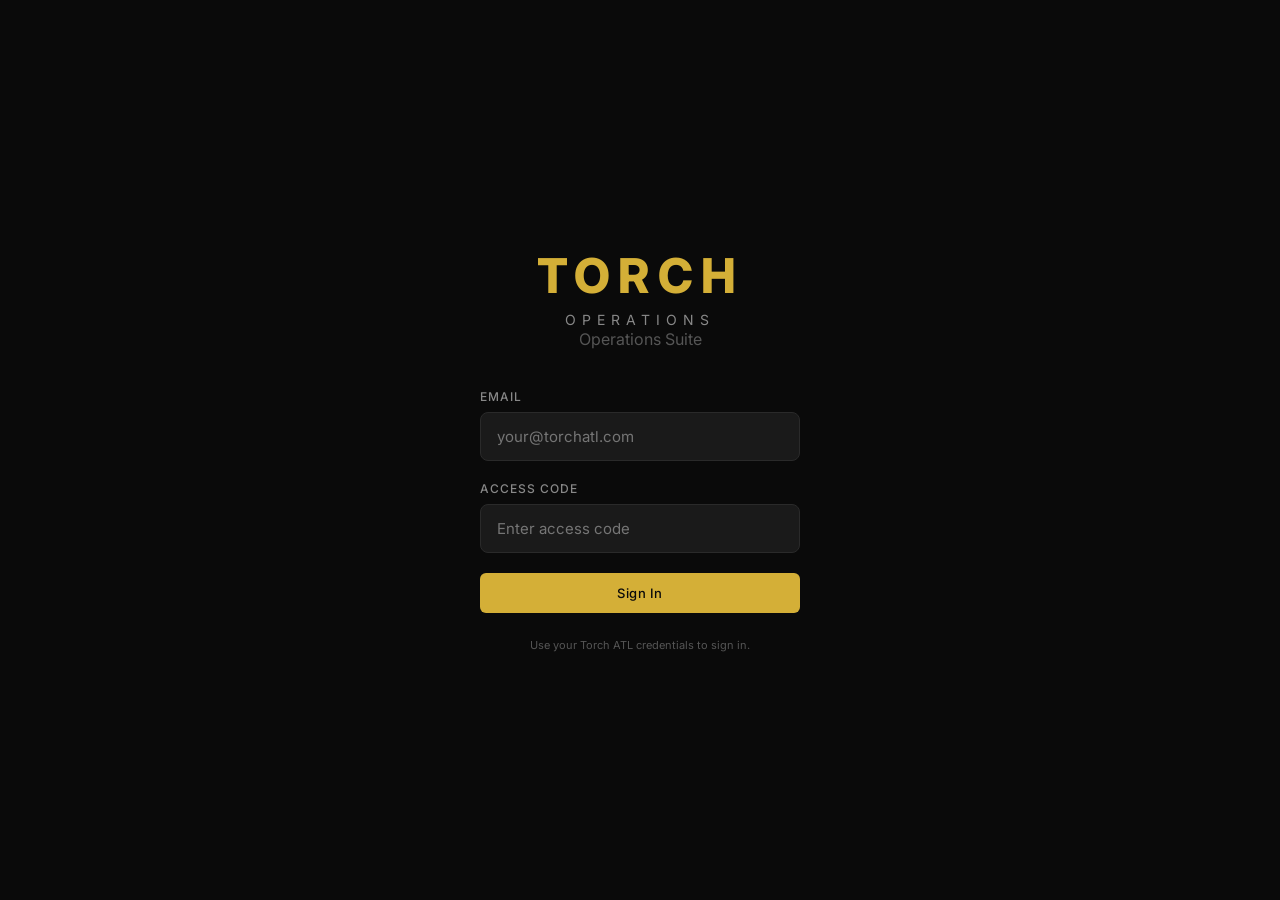
==== commit 51e216aa: "Align ops suite with torchatl.com visual design Playfair Display for headings, refined nav labels, c" ====
--- a/index.html
+++ b/index.html
@@ -5,7 +5,7 @@
     <meta name="viewport" content="width=device-width, initial-scale=1.0">
     <title>TORCH ATL Operations Suite</title>
     <link rel="stylesheet" href="styles.css">
-    <link href="https://fonts.googleapis.com/css2?family=Inter:wght@300;400;500;600;700&display=swap" rel="stylesheet">
+    <link href="https://fonts.googleapis.com/css2?family=Playfair+Display:wght@400;500;600;700&family=Inter:wght@300;400;500;600;700&display=swap" rel="stylesheet">
 </head>
 <body>
     <!-- Login Screen -->
@@ -43,22 +43,69 @@
         </div>
         <ul class="nav-links">
             <!-- Admin-only items -->
+            <li class="nav-section admin-only">DASHBOARD</li>
             <li class="active admin-only" data-tab="dashboard">
                 <span class="icon">📊</span>
-                <span>Dashboard</span>
+                <span>Overview</span>
             </li>
-            <li class="admin-only" data-tab="crm">
-                <span class="icon">👥</span>
-                <span>Member CRM</span>
+
+            <li class="nav-section admin-only">ESTATE OPERATIONS</li>
+            <li class="admin-only" data-tab="booking-requests">
+                <span class="icon">📩</span>
+                <span>Booking Requests</span>
             </li>
             <li class="admin-only" data-tab="bookings">
                 <span class="icon">📅</span>
                 <span>Bookings</span>
             </li>
+            <li class="admin-only" data-tab="studios">
+                <span class="icon">🎵</span>
+                <span>Studios &amp; Rooms</span>
+            </li>
             <li class="admin-only" data-tab="engineers">
                 <span class="icon">🎛️</span>
                 <span>Engineers</span>
             </li>
+            <li class="admin-only" data-tab="operations">
+                <span class="icon">🔧</span>
+                <span>Operations</span>
+            </li>
+
+            <li class="nav-section admin-only">CLIENT CRM</li>
+            <li class="admin-only" data-tab="clients">
+                <span class="icon">🏢</span>
+                <span>Clients</span>
+            </li>
+            <li class="admin-only" data-tab="inquiries">
+                <span class="icon">📥</span>
+                <span>Inquiries</span>
+            </li>
+            <li class="admin-only" data-tab="member-portal">
+                <span class="icon">👤</span>
+                <span>Member Portal</span>
+            </li>
+
+            <li class="nav-section admin-only">FINANCIAL</li>
+            <li class="admin-only" data-tab="invoices">
+                <span class="icon">💰</span>
+                <span>Invoices &amp; P&amp;L</span>
+            </li>
+            <li class="admin-only" data-tab="equipment">
+                <span class="icon">🔊</span>
+                <span>Equipment</span>
+            </li>
+
+            <li class="nav-section admin-only">GROWTH</li>
+            <li class="admin-only" data-tab="pipeline">
+                <span class="icon">📈</span>
+                <span>Pipeline</span>
+            </li>
+            <li class="admin-only" data-tab="milestones">
+                <span class="icon">🚀</span>
+                <span>Milestones</span>
+            </li>
+
+            <li class="nav-section admin-only">COMMS</li>
             <li class="admin-only" data-tab="sms">
                 <span class="icon">💬</span>
                 <span>SMS Sender</span>
@@ -67,13 +114,17 @@
                 <span class="icon">📧</span>
                 <span>Email Blast</span>
             </li>
+
+            <li class="nav-section admin-only">INTERN PROGRAM</li>
+            <li class="admin-only" onclick="window.location.href='/interns.html'">
+                <span class="icon">🎓</span>
+                <span>Intern Operations</span>
+            </li>
+
+            <li class="nav-section admin-only">ADMIN</li>
             <li class="admin-only" data-tab="reports-review">
                 <span class="icon">📋</span>
                 <span>Session Reports</span>
-            </li>
-            <li class="admin-only" data-tab="operations">
-                <span class="icon">🔧</span>
-                <span>Operations</span>
             </li>
             <li class="admin-only" data-tab="settings">
                 <span class="icon">⚙️</span>
@@ -115,41 +166,82 @@
         <section id="dashboard" class="tab-content active">
             <header class="page-header">
                 <h2>Operations Dashboard</h2>
-                <p>Welcome back, Joi</p>
+                <div class="dash-status"><span class="status-dot online"></span> ONLINE <span id="dash-clock"></span></div>
             </header>
 
             <div class="stats-grid">
-                <div class="stat-card">
-                    <div class="stat-icon">👥</div>
-                    <div class="stat-info">
-                        <h3>Total Members</h3>
-                        <p class="stat-number" id="total-members">0</p>
-                        <span class="stat-label">of 24 capacity</span>
-                    </div>
-                </div>
                 <div class="stat-card">
                     <div class="stat-icon">💰</div>
                     <div class="stat-info">
-                        <h3>Monthly MRR</h3>
-                        <p class="stat-number" id="total-mrr">$0</p>
-                        <span class="stat-label">target: $70,500</span>
+                        <h3>Monthly Revenue</h3>
+                        <p class="stat-number" id="total-revenue">$0</p>
+                        <span class="stat-label">of $60K floor</span>
                     </div>
                 </div>
                 <div class="stat-card">
                     <div class="stat-icon">📅</div>
                     <div class="stat-info">
-                        <h3>This Week</h3>
-                        <p class="stat-number" id="weekly-sessions">0</p>
-                        <span class="stat-label">sessions booked</span>
+                        <h3>Days Booked</h3>
+                        <p class="stat-number" id="days-booked">0</p>
+                        <span class="stat-label">this month</span>
                     </div>
                 </div>
                 <div class="stat-card">
-                    <div class="stat-icon">📈</div>
+                    <div class="stat-icon">📋</div>
                     <div class="stat-info">
-                        <h3>Utilization</h3>
-                        <p class="stat-number" id="utilization">0%</p>
-                        <span class="stat-label">calendar usage</span>
-                    </div>
+                        <h3>Next Booking</h3>
+                        <p class="stat-number" id="next-booking" style="font-size: 16px;">—</p>
+                        <span class="stat-label">upcoming</span>
+                    </div>
+                </div>
+                <div class="stat-card">
+                    <div class="stat-icon">📑</div>
+                    <div class="stat-info">
+                        <h3>Open Invoices</h3>
+                        <p class="stat-number" id="open-invoices">0</p>
+                        <span class="stat-label">pending + overdue</span>
+                    </div>
+                </div>
+            </div>
+
+            <div class="card" style="margin-bottom: 20px;">
+                <h3>Revenue by Lane</h3>
+                <div class="lane-breakdown">
+                    <div class="tier-bar">
+                        <span class="tier-label">Estate Sessions ($2.5K–$7.5K/day)</span>
+                        <div class="bar-container">
+                            <div class="bar residency" id="bar-estate" style="width: 0%"></div>
+                        </div>
+                        <span class="tier-count" id="rev-estate">$0</span>
+                    </div>
+                    <div class="tier-bar">
+                        <span class="tier-label">Camp Packages ($4.5K–$6.5K/day)</span>
+                        <div class="bar-container">
+                            <div class="bar member" id="bar-camp" style="width: 0%"></div>
+                        </div>
+                        <span class="tier-count" id="rev-camp">$0</span>
+                    </div>
+                    <div class="tier-bar">
+                        <span class="tier-label">TDP Memberships ($4K–$12K/mo)</span>
+                        <div class="bar-container">
+                            <div class="bar session" id="bar-tdp" style="width: 0%"></div>
+                        </div>
+                        <span class="tier-count" id="rev-tdp">$0</span>
+                    </div>
+                    <div class="tier-bar">
+                        <span class="tier-label">Flex / Private ($3K–$5K)</span>
+                        <div class="bar-container">
+                            <div class="bar" id="bar-flex" style="width: 0%; background: var(--text-secondary);"></div>
+                        </div>
+                        <span class="tier-count" id="rev-flex">$0</span>
+                    </div>
+                </div>
+            </div>
+
+            <div class="card" style="margin-bottom: 20px;">
+                <h3>Priority Flag</h3>
+                <div class="priority-flag-container">
+                    <textarea id="priority-flag" rows="2" placeholder="What's the #1 priority this week?" onchange="savePriorityFlag()" style="width:100%;background:var(--bg-input);border:1px solid var(--border);color:var(--text-primary);padding:10px;border-radius:6px;font-size:13px;resize:none;"></textarea>
                 </div>
             </div>
 
@@ -167,77 +259,271 @@
                     </div>
                 </div>
             </div>
-
-            <div class="card">
-                <h3>Revenue by Tier</h3>
-                <div class="tier-breakdown">
-                    <div class="tier-bar">
-                        <span class="tier-label">Residency ($5,000)</span>
-                        <div class="bar-container">
-                            <div class="bar residency" id="bar-residency" style="width: 0%"></div>
-                        </div>
-                        <span class="tier-count" id="count-residency">0/4</span>
-                    </div>
-                    <div class="tier-bar">
-                        <span class="tier-label">Member ($3,500)</span>
-                        <div class="bar-container">
-                            <div class="bar member" id="bar-member" style="width: 0%"></div>
-                        </div>
-                        <span class="tier-count" id="count-member">0/5</span>
-                    </div>
-                    <div class="tier-bar">
-                        <span class="tier-label">Session ($2,200)</span>
-                        <div class="bar-container">
-                            <div class="bar session" id="bar-session" style="width: 0%"></div>
-                        </div>
-                        <span class="tier-count" id="count-session">0/15</span>
-                    </div>
-                </div>
-            </div>
         </section>
 
-        <!-- CRM Tab -->
-        <section id="crm" class="tab-content">
+        <!-- Clients Tab (was Member CRM) -->
+        <section id="clients" class="tab-content">
             <header class="page-header">
-                <h2>Member CRM</h2>
-                <button class="btn primary" onclick="openModal('add-member-modal')">+ Add Member</button>
+                <h2>Client Directory</h2>
+                <button class="btn primary" onclick="openModal('add-client-modal')">+ Add Client</button>
             </header>
 
             <div class="filters">
-                <input type="text" id="member-search" placeholder="Search members..." onkeyup="filterMembers()">
-                <select id="tier-filter" onchange="filterMembers()">
+                <input type="text" id="client-search" placeholder="Search clients..." onkeyup="filterClients()">
+                <select id="client-type-filter" onchange="filterClients()">
+                    <option value="all">All Types</option>
+                    <option value="label">Label</option>
+                    <option value="management">Management</option>
+                    <option value="publisher">Publisher</option>
+                    <option value="independent">Independent</option>
+                    <option value="production">Production Co.</option>
+                </select>
+                <select id="client-status-filter" onchange="filterClients()">
+                    <option value="all">All Status</option>
+                    <option value="active">Active</option>
+                    <option value="prospect">Prospect</option>
+                    <option value="inactive">Inactive</option>
+                </select>
+            </div>
+
+            <div class="table-container">
+                <table id="clients-table">
+                    <thead>
+                        <tr>
+                            <th>Client</th>
+                            <th>Type</th>
+                            <th>Contact</th>
+                            <th>NDA</th>
+                            <th>Lifetime Spend</th>
+                            <th>Last Booking</th>
+                            <th>Status</th>
+                            <th>Actions</th>
+                        </tr>
+                    </thead>
+                    <tbody id="clients-tbody">
+                        <!-- Populated by JS -->
+                    </tbody>
+                </table>
+            </div>
+        </section>
+
+        <!-- Inquiries Tab -->
+        <section id="inquiries" class="tab-content">
+            <header class="page-header">
+                <h2>Inquiry Pipeline</h2>
+                <button class="btn primary" onclick="openModal('add-inquiry-modal')">+ New Inquiry</button>
+            </header>
+
+            <div class="filters">
+                <input type="text" id="inquiry-search" placeholder="Search inquiries..." onkeyup="filterInquiries()">
+                <select id="inquiry-stage-filter" onchange="filterInquiries()">
+                    <option value="all">All Stages</option>
+                    <option value="new">New Lead</option>
+                    <option value="nda-sent">NDA Sent</option>
+                    <option value="nda-signed">NDA Signed</option>
+                    <option value="rate-sent">Rate Card Sent</option>
+                    <option value="negotiating">Negotiating</option>
+                    <option value="booked">Booked</option>
+                    <option value="lost">Lost</option>
+                </select>
+                <select id="inquiry-type-filter" onchange="filterInquiries()">
+                    <option value="all">All Types</option>
+                    <option value="estate">Full Estate</option>
+                    <option value="camp">Camp</option>
+                    <option value="day-session">Day Session</option>
+                    <option value="retreat">Executive Retreat</option>
+                    <option value="other">Other</option>
+                </select>
+            </div>
+
+            <div class="pipeline-board" id="inquiry-pipeline">
+                <!-- Populated by JS as kanban-style cards -->
+            </div>
+        </section>
+
+        <!-- Member Portal Tab (TDP Members) -->
+        <section id="member-portal" class="tab-content">
+            <header class="page-header">
+                <h2>TDP Member Portal</h2>
+                <button class="btn primary" onclick="openModal('add-tdp-member-modal')">+ Add TDP Member</button>
+            </header>
+
+            <div class="filters">
+                <input type="text" id="tdp-search" placeholder="Search members..." onkeyup="filterTdpMembers()">
+                <select id="tdp-tier-filter" onchange="filterTdpMembers()">
                     <option value="all">All Tiers</option>
                     <option value="Residency">Residency</option>
                     <option value="Member">Member</option>
                     <option value="Session">Session</option>
                 </select>
-                <select id="status-filter" onchange="filterMembers()">
-                    <option value="all">All Status</option>
-                    <option value="Active">Active</option>
-                    <option value="Pending">Pending</option>
-                    <option value="Paused">Paused</option>
-                </select>
+            </div>
+
+            <div class="tdp-stats-bar" id="tdp-stats">
+                <!-- Populated by JS -->
             </div>
 
             <div class="table-container">
-                <table id="members-table">
+                <table id="tdp-members-table">
                     <thead>
                         <tr>
                             <th>Member</th>
                             <th>Tier</th>
+                            <th>Monthly Rate</th>
+                            <th>Days Used</th>
+                            <th>Hours Used</th>
+                            <th>Renewal Date</th>
                             <th>Status</th>
-                            <th>Hours Used</th>
-                            <th>Monthly Rate</th>
-                            <th>Start Date</th>
                             <th>Actions</th>
                         </tr>
                     </thead>
-                    <tbody id="members-tbody">
+                    <tbody id="tdp-members-tbody">
                         <!-- Populated by JS -->
                     </tbody>
                 </table>
             </div>
         </section>
+
+        <!-- Booking Requests Tab (External — bookings.torchatl.com) -->
+        <section id="booking-requests" class="tab-content">
+            <header class="page-header">
+                <h2>Booking Requests</h2>
+                <div style="display:flex;gap:12px;align-items:center;">
+                    <select id="br-status-filter" onchange="loadBookingRequests()" style="background:var(--bg-input);border:1px solid var(--border);color:var(--text-primary);padding:8px 12px;border-radius:8px;font-size:13px;">
+                        <option value="">All Statuses</option>
+                        <option value="pending" selected>Pending</option>
+                        <option value="approved">Approved</option>
+                        <option value="deposit_paid">Deposit Paid</option>
+                        <option value="confirmed">Confirmed</option>
+                        <option value="completed">Completed</option>
+                        <option value="denied">Denied</option>
+                        <option value="cancelled">Cancelled</option>
+                    </select>
+                    <button class="btn secondary small" onclick="loadBookingRequests()">Refresh</button>
+                </div>
+            </header>
+
+            <!-- Stats Row -->
+            <div class="stats-row" id="br-stats" style="display:grid;grid-template-columns:repeat(4,1fr);gap:16px;margin-bottom:24px;">
+                <div class="stat-card" style="background:var(--bg-card);border:1px solid var(--border);border-radius:12px;padding:20px;">
+                    <div style="color:var(--text-secondary);font-size:12px;text-transform:uppercase;letter-spacing:0.1em;">Pending</div>
+                    <div id="br-stat-pending" style="font-size:28px;font-weight:600;color:var(--warning);margin-top:4px;">—</div>
+                </div>
+                <div class="stat-card" style="background:var(--bg-card);border:1px solid var(--border);border-radius:12px;padding:20px;">
+                    <div style="color:var(--text-secondary);font-size:12px;text-transform:uppercase;letter-spacing:0.1em;">Approved</div>
+                    <div id="br-stat-approved" style="font-size:28px;font-weight:600;color:var(--primary);margin-top:4px;">—</div>
+                </div>
+                <div class="stat-card" style="background:var(--bg-card);border:1px solid var(--border);border-radius:12px;padding:20px;">
+                    <div style="color:var(--text-secondary);font-size:12px;text-transform:uppercase;letter-spacing:0.1em;">Confirmed</div>
+                    <div id="br-stat-confirmed" style="font-size:28px;font-weight:600;color:var(--success);margin-top:4px;">—</div>
+                </div>
+                <div class="stat-card" style="background:var(--bg-card);border:1px solid var(--border);border-radius:12px;padding:20px;">
+                    <div style="color:var(--text-secondary);font-size:12px;text-transform:uppercase;letter-spacing:0.1em;">Revenue (Est.)</div>
+                    <div id="br-stat-revenue" style="font-size:28px;font-weight:600;color:var(--primary);margin-top:4px;">—</div>
+                </div>
+            </div>
+
+            <!-- Requests Table -->
+            <div class="table-container" style="background:var(--bg-card);border:1px solid var(--border);border-radius:12px;overflow:hidden;">
+                <table>
+                    <thead>
+                        <tr>
+                            <th>Confirmation</th>
+                            <th>Client</th>
+                            <th>Session</th>
+                            <th>Date</th>
+                            <th>Type</th>
+                            <th>Total</th>
+                            <th>Payment</th>
+                            <th>Status</th>
+                            <th>Actions</th>
+                        </tr>
+                    </thead>
+                    <tbody id="br-tbody">
+                        <tr><td colspan="9" style="text-align:center;padding:48px;color:var(--text-muted);">Loading booking requests...</td></tr>
+                    </tbody>
+                </table>
+            </div>
+        </section>
+
+        <!-- Booking Request Detail Modal -->
+        <div id="br-detail-modal" class="modal">
+            <div class="modal-content wide">
+                <div class="modal-header">
+                    <h3 id="br-detail-title">Booking Details</h3>
+                    <button onclick="closeModal('br-detail-modal')" class="close-btn">&times;</button>
+                </div>
+                <div id="br-detail-body" style="padding:24px;">
+                    <!-- Populated by JS -->
+                </div>
+                <div class="modal-footer" id="br-detail-footer">
+                    <!-- Action buttons populated by JS -->
+                </div>
+            </div>
+        </div>
+
+        <!-- Deny Reason Modal -->
+        <div id="br-deny-modal" class="modal">
+            <div class="modal-content">
+                <div class="modal-header">
+                    <h3>Deny Booking Request</h3>
+                    <button onclick="closeModal('br-deny-modal')" class="close-btn">&times;</button>
+                </div>
+                <div style="padding:24px;">
+                    <div class="form-group">
+                        <label>Reason (optional — sent to client)</label>
+                        <textarea id="br-deny-reason" rows="3" placeholder="e.g. Dates unavailable, capacity at max..."></textarea>
+                    </div>
+                </div>
+                <div class="modal-footer">
+                    <button class="btn secondary" onclick="closeModal('br-deny-modal')">Cancel</button>
+                    <button class="btn primary" style="background:var(--danger);" onclick="confirmDenyBooking()">Deny Request</button>
+                </div>
+            </div>
+        </div>
+
+        <!-- Payment Update Modal -->
+        <div id="br-payment-modal" class="modal">
+            <div class="modal-content">
+                <div class="modal-header">
+                    <h3>Update Payment</h3>
+                    <button onclick="closeModal('br-payment-modal')" class="close-btn">&times;</button>
+                </div>
+                <div style="padding:24px;">
+                    <div class="form-group">
+                        <label>Deposit Status</label>
+                        <select id="br-deposit-status">
+                            <option value="pending">Pending</option>
+                            <option value="sent">Sent</option>
+                            <option value="paid">Paid</option>
+                            <option value="overdue">Overdue</option>
+                            <option value="refunded">Refunded</option>
+                        </select>
+                    </div>
+                    <div class="form-group">
+                        <label>Balance Status</label>
+                        <select id="br-balance-status">
+                            <option value="pending">Pending</option>
+                            <option value="sent">Sent</option>
+                            <option value="paid">Paid</option>
+                            <option value="overdue">Overdue</option>
+                            <option value="refunded">Refunded</option>
+                        </select>
+                    </div>
+                    <div class="form-group">
+                        <label>PO Number</label>
+                        <input type="text" id="br-po-number" placeholder="PO number (label bookings)">
+                    </div>
+                    <div class="form-group">
+                        <label>Invoice Number</label>
+                        <input type="text" id="br-invoice-number" placeholder="Invoice #">
+                    </div>
+                </div>
+                <div class="modal-footer">
+                    <button class="btn secondary" onclick="closeModal('br-payment-modal')">Cancel</button>
+                    <button class="btn primary" onclick="confirmPaymentUpdate()">Update Payment</button>
+                </div>
+            </div>
+        </div>
 
         <!-- Bookings Tab -->
         <section id="bookings" class="tab-content">
@@ -286,6 +572,81 @@
                         <!-- Populated by JS -->
                     </tbody>
                 </table>
+            </div>
+        </section>
+
+        <!-- Studios & Rooms Tab -->
+        <section id="studios" class="tab-content">
+            <header class="page-header">
+                <h2>Studios &amp; Rooms</h2>
+            </header>
+
+            <div class="studios-grid">
+                <div class="studio-card studio-a">
+                    <div class="studio-header">
+                        <h3>Studio A</h3>
+                        <span class="status-badge scheduled">Q3 2026</span>
+                    </div>
+                    <p>Flagship room — final acoustic finishing in progress</p>
+                    <div class="studio-gear">
+                        <span class="gear-tag">Tube-Tech CL 1B</span>
+                        <span class="gear-tag">Neve 1073</span>
+                        <span class="gear-tag">U87</span>
+                    </div>
+                    <div class="studio-status">
+                        <span class="status-label">Availability:</span>
+                        <span class="status-value" style="color: var(--warning);">Coming Q3</span>
+                    </div>
+                </div>
+                <div class="studio-card studio-b">
+                    <div class="studio-header">
+                        <h3>Studio B</h3>
+                        <span class="status-badge pass">Active</span>
+                    </div>
+                    <p>Fully equipped production and tracking room</p>
+                    <div class="studio-gear">
+                        <span class="gear-tag">Yamaha HS8</span>
+                        <span class="gear-tag">Apollo Interface</span>
+                    </div>
+                    <div class="studio-status">
+                        <span class="status-label">Availability:</span>
+                        <span class="status-value" style="color: var(--success);">Bookable Now</span>
+                    </div>
+                </div>
+                <div class="studio-card studio-c">
+                    <div class="studio-header">
+                        <h3>Studio C</h3>
+                        <span class="status-badge pass">Active</span>
+                    </div>
+                    <p>Fully equipped production and tracking room</p>
+                    <div class="studio-gear">
+                        <span class="gear-tag">Yamaha HS5</span>
+                        <span class="gear-tag">Focusrite Interface</span>
+                    </div>
+                    <div class="studio-status">
+                        <span class="status-label">Availability:</span>
+                        <span class="status-value" style="color: var(--success);">Bookable Now</span>
+                    </div>
+                </div>
+                <div class="studio-card">
+                    <div class="studio-header">
+                        <h3>Suites (1-3)</h3>
+                        <span class="status-badge pass">Active</span>
+                    </div>
+                    <p>Guest accommodations for camp and estate bookings</p>
+                    <div class="studio-status">
+                        <span class="status-label">Suite 1:</span>
+                        <span class="status-value" id="suite-1-status" style="color: var(--success);">Available</span>
+                    </div>
+                    <div class="studio-status">
+                        <span class="status-label">Suite 2:</span>
+                        <span class="status-value" id="suite-2-status" style="color: var(--success);">Available</span>
+                    </div>
+                    <div class="studio-status">
+                        <span class="status-label">Suite 3:</span>
+                        <span class="status-value" id="suite-3-status" style="color: var(--success);">Available</span>
+                    </div>
+                </div>
             </div>
         </section>
 
@@ -886,6 +1247,188 @@
             </div>
         </section>
 
+        <!-- Invoices & P&L Tab -->
+        <section id="invoices" class="tab-content">
+            <header class="page-header">
+                <h2>Invoices &amp; P&amp;L</h2>
+                <button class="btn primary" onclick="openModal('add-invoice-modal')">+ New Invoice</button>
+            </header>
+
+            <div class="operations-sub-tabs">
+                <button class="ops-sub-tab active" data-ops-tab="fin-invoices" onclick="switchFinTab('fin-invoices')">Invoices</button>
+                <button class="ops-sub-tab" data-ops-tab="fin-expenses" onclick="switchFinTab('fin-expenses')">Expenses</button>
+                <button class="ops-sub-tab" data-ops-tab="fin-barter" onclick="switchFinTab('fin-barter')">Barter Tracker</button>
+                <button class="ops-sub-tab" data-ops-tab="fin-pnl" onclick="switchFinTab('fin-pnl')">Monthly P&amp;L</button>
+            </div>
+
+            <!-- Invoices View -->
+            <div id="ops-fin-invoices-view" class="ops-view active">
+                <div class="fin-stats-bar" id="invoice-stats">
+                    <!-- Populated by JS -->
+                </div>
+                <div class="ops-filter-bar">
+                    <select id="invoice-status-filter" onchange="loadInvoices()">
+                        <option value="all">All Status</option>
+                        <option value="draft">Draft</option>
+                        <option value="sent">Sent</option>
+                        <option value="deposit">Deposit Received</option>
+                        <option value="paid">Paid in Full</option>
+                        <option value="overdue">Overdue</option>
+                    </select>
+                    <select id="invoice-lane-filter" onchange="loadInvoices()">
+                        <option value="all">All Lanes</option>
+                        <option value="estate">Estate Session</option>
+                        <option value="camp">Camp Package</option>
+                        <option value="tdp">TDP Membership</option>
+                        <option value="flex">Flex / Private</option>
+                    </select>
+                </div>
+                <div id="invoices-list" class="ops-cards-grid">
+                    <!-- Populated by JS -->
+                </div>
+            </div>
+
+            <!-- Expenses View -->
+            <div id="ops-fin-expenses-view" class="ops-view" style="display: none;">
+                <div class="ops-filter-bar">
+                    <button class="btn primary" onclick="openModal('add-expense-modal')">+ Log Expense</button>
+                    <select id="expense-category-filter" onchange="loadExpenses()">
+                        <option value="all">All Categories</option>
+                        <option value="supplies">Supplies</option>
+                        <option value="linens">Linens</option>
+                        <option value="vendors">Vendors</option>
+                        <option value="maintenance">Maintenance</option>
+                        <option value="equipment">Equipment</option>
+                        <option value="catering">Chef / Catering</option>
+                        <option value="marketing">Marketing</option>
+                        <option value="legal">Legal / Admin</option>
+                    </select>
+                </div>
+                <div id="expenses-list" class="ops-cards-grid">
+                    <!-- Populated by JS -->
+                </div>
+            </div>
+
+            <!-- Barter Tracker View -->
+            <div id="ops-fin-barter-view" class="ops-view" style="display: none;">
+                <div class="ops-filter-bar">
+                    <button class="btn primary" onclick="openModal('add-barter-modal')">+ Add Barter Item</button>
+                    <select id="barter-status-filter" onchange="loadBarterItems()">
+                        <option value="all">All Status</option>
+                        <option value="not_started">Not Started</option>
+                        <option value="in_progress">In Progress</option>
+                        <option value="completed">Completed</option>
+                    </select>
+                </div>
+                <div id="barter-list" class="ops-cards-grid">
+                    <!-- Populated by JS -->
+                </div>
+            </div>
+
+            <!-- P&L View -->
+            <div id="ops-fin-pnl-view" class="ops-view" style="display: none;">
+                <div class="pnl-summary" id="pnl-summary">
+                    <!-- Populated by JS -->
+                </div>
+            </div>
+        </section>
+
+        <!-- Equipment Tab -->
+        <section id="equipment" class="tab-content">
+            <header class="page-header">
+                <h2>Equipment Inventory</h2>
+                <button class="btn primary" onclick="openModal('add-equipment-modal')">+ Add Equipment</button>
+            </header>
+            <div id="equipment-list" class="ops-cards-grid">
+                <!-- Populated by JS -->
+            </div>
+        </section>
+
+        <!-- Pipeline Tab -->
+        <section id="pipeline" class="tab-content">
+            <header class="page-header">
+                <h2>Growth Pipeline</h2>
+            </header>
+
+            <div class="operations-sub-tabs">
+                <button class="ops-sub-tab active" data-ops-tab="camp-outreach" onclick="switchGrowthTab('camp-outreach')">Camp Outreach</button>
+                <button class="ops-sub-tab" data-ops-tab="tdp-prospects" onclick="switchGrowthTab('tdp-prospects')">TDP Prospects</button>
+                <button class="ops-sub-tab" data-ops-tab="marketing-cal" onclick="switchGrowthTab('marketing-cal')">Marketing Calendar</button>
+            </div>
+
+            <!-- Camp Outreach -->
+            <div id="ops-camp-outreach-view" class="ops-view active">
+                <div class="ops-filter-bar">
+                    <button class="btn primary" onclick="openModal('add-outreach-modal')">+ Add Contact</button>
+                    <select id="outreach-stage-filter" onchange="loadCampOutreach()">
+                        <option value="all">All Stages</option>
+                        <option value="identified">Identified</option>
+                        <option value="contacted">Contacted</option>
+                        <option value="in_conversation">In Conversation</option>
+                        <option value="booked">Booked</option>
+                        <option value="not_interested">Not Interested</option>
+                    </select>
+                </div>
+                <div id="outreach-list" class="ops-cards-grid">
+                    <!-- Populated by JS -->
+                </div>
+            </div>
+
+            <!-- TDP Prospects -->
+            <div id="ops-tdp-prospects-view" class="ops-view" style="display: none;">
+                <div class="ops-filter-bar">
+                    <button class="btn primary" onclick="openModal('add-prospect-modal')">+ Add Prospect</button>
+                    <select id="prospect-stage-filter" onchange="loadTdpProspects()">
+                        <option value="all">All Stages</option>
+                        <option value="lead">Lead</option>
+                        <option value="meeting">Meeting Scheduled</option>
+                        <option value="proposal">Proposal Sent</option>
+                        <option value="negotiating">Negotiating</option>
+                        <option value="closed">Closed</option>
+                        <option value="lost">Lost</option>
+                    </select>
+                </div>
+                <div id="prospects-list" class="ops-cards-grid">
+                    <!-- Populated by JS -->
+                </div>
+            </div>
+
+            <!-- Marketing Calendar -->
+            <div id="ops-marketing-cal-view" class="ops-view" style="display: none;">
+                <div class="ops-filter-bar">
+                    <button class="btn primary" onclick="openModal('add-content-modal')">+ Add Content</button>
+                    <select id="content-status-filter" onchange="loadMarketingCalendar()">
+                        <option value="all">All Status</option>
+                        <option value="planned">Planned</option>
+                        <option value="in_production">In Production</option>
+                        <option value="posted">Posted</option>
+                    </select>
+                    <select id="content-platform-filter" onchange="loadMarketingCalendar()">
+                        <option value="all">All Platforms</option>
+                        <option value="instagram">Instagram</option>
+                        <option value="tiktok">TikTok</option>
+                        <option value="youtube">YouTube</option>
+                        <option value="website">Website</option>
+                        <option value="email">Email</option>
+                    </select>
+                </div>
+                <div id="marketing-list" class="ops-cards-grid">
+                    <!-- Populated by JS -->
+                </div>
+            </div>
+        </section>
+
+        <!-- Milestones Tab -->
+        <section id="milestones" class="tab-content">
+            <header class="page-header">
+                <h2>Build Milestones</h2>
+                <button class="btn primary" onclick="openModal('add-milestone-modal')">+ Add Milestone</button>
+            </header>
+            <div id="milestones-list" class="ops-cards-grid">
+                <!-- Populated by JS -->
+            </div>
+        </section>
+
         <!-- Settings Tab -->
         <section id="settings" class="tab-content admin-only">
             <header class="page-header">
@@ -1191,6 +1734,55 @@
                     <div class="form-group">
                         <label>Guest Names (if any)</label>
                         <input type="text" id="booking-guest-names" placeholder="Comma-separated names">
+                    </div>
+                </div>
+
+                <div class="form-row">
+                    <div class="form-group">
+                        <label>Studios</label>
+                        <div class="checkbox-group">
+                            <label><input type="checkbox" id="booking-studio-a" value="A"> Studio A</label>
+                            <label><input type="checkbox" id="booking-studio-b" value="B" checked> Studio B</label>
+                            <label><input type="checkbox" id="booking-studio-c" value="C"> Studio C</label>
+                        </div>
+                    </div>
+                    <div class="form-group">
+                        <label>Suites</label>
+                        <div class="checkbox-group">
+                            <label><input type="checkbox" id="booking-suite-1" value="1"> Suite 1</label>
+                            <label><input type="checkbox" id="booking-suite-2" value="2"> Suite 2</label>
+                            <label><input type="checkbox" id="booking-suite-3" value="3"> Suite 3</label>
+                        </div>
+                    </div>
+                </div>
+                <div class="form-row">
+                    <div class="form-group">
+                        <label>Booking Lane</label>
+                        <select id="booking-lane">
+                            <option value="estate">Estate Session</option>
+                            <option value="camp">Camp Package</option>
+                            <option value="tdp">TDP Membership</option>
+                            <option value="flex">Flex / Private</option>
+                        </select>
+                    </div>
+                    <div class="form-group">
+                        <label>Nate Prep Status</label>
+                        <select id="booking-nate-prep">
+                            <option value="pending">Pending</option>
+                            <option value="ready">Ready</option>
+                        </select>
+                    </div>
+                </div>
+                <div class="form-row">
+                    <div class="form-group">
+                        <label>Deposit Received</label>
+                        <div class="checkbox-group">
+                            <label><input type="checkbox" id="booking-deposit"> Yes</label>
+                        </div>
+                    </div>
+                    <div class="form-group">
+                        <label>Deposit Date</label>
+                        <input type="date" id="booking-deposit-date">
                     </div>
                 </div>
 
@@ -2064,6 +2656,538 @@
         </div>
     </div>
 
+    <!-- Add Client Modal -->
+    <div id="add-client-modal" class="modal">
+        <div class="modal-content">
+            <div class="modal-header">
+                <h3>Add Client</h3>
+                <button class="close-btn" onclick="closeModal('add-client-modal')">&times;</button>
+            </div>
+            <form onsubmit="addClient(event)">
+                <div class="form-row">
+                    <div class="form-group">
+                        <label>Company / Name</label>
+                        <input type="text" id="client-name" required placeholder="e.g. Atlantic Records">
+                    </div>
+                    <div class="form-group">
+                        <label>Client Type</label>
+                        <select id="client-type" required>
+                            <option value="label">Label</option>
+                            <option value="management">Management</option>
+                            <option value="publisher">Publisher</option>
+                            <option value="independent">Independent</option>
+                            <option value="production">Production Co.</option>
+                        </select>
+                    </div>
+                </div>
+                <div class="form-row">
+                    <div class="form-group">
+                        <label>Primary Contact</label>
+                        <input type="text" id="client-contact-name" placeholder="Contact name">
+                    </div>
+                    <div class="form-group">
+                        <label>Email</label>
+                        <input type="email" id="client-email" placeholder="email@company.com">
+                    </div>
+                </div>
+                <div class="form-row">
+                    <div class="form-group">
+                        <label>Phone</label>
+                        <input type="tel" id="client-phone" placeholder="(555) 123-4567">
+                    </div>
+                    <div class="form-group">
+                        <label>Referral Source</label>
+                        <select id="client-referral">
+                            <option value="">Select...</option>
+                            <option value="direct">Direct</option>
+                            <option value="referral">Referral</option>
+                            <option value="social">Social Media</option>
+                            <option value="website">Website</option>
+                            <option value="event">Event</option>
+                            <option value="other">Other</option>
+                        </select>
+                    </div>
+                </div>
+                <div class="form-group">
+                    <label>Rider / Preferences</label>
+                    <textarea id="client-rider" rows="2" placeholder="Studio setup preferences, catering needs, etc."></textarea>
+                </div>
+                <div class="form-actions">
+                    <button type="button" class="btn secondary" onclick="closeModal('add-client-modal')">Cancel</button>
+                    <button type="submit" class="btn primary">Add Client</button>
+                </div>
+            </form>
+        </div>
+    </div>
+
+    <!-- Add Inquiry Modal -->
+    <div id="add-inquiry-modal" class="modal">
+        <div class="modal-content">
+            <div class="modal-header">
+                <h3>New Inquiry</h3>
+                <button class="close-btn" onclick="closeModal('add-inquiry-modal')">&times;</button>
+            </div>
+            <form onsubmit="addInquiry(event)">
+                <div class="form-row">
+                    <div class="form-group">
+                        <label>Name / Company</label>
+                        <input type="text" id="inquiry-name" required placeholder="Who's inquiring">
+                    </div>
+                    <div class="form-group">
+                        <label>Email</label>
+                        <input type="email" id="inquiry-email" placeholder="email@company.com">
+                    </div>
+                </div>
+                <div class="form-row">
+                    <div class="form-group">
+                        <label>Booking Type</label>
+                        <select id="inquiry-booking-type" required>
+                            <option value="estate">Full Estate</option>
+                            <option value="camp">Camp</option>
+                            <option value="day-session">Day Session</option>
+                            <option value="retreat">Executive Retreat</option>
+                            <option value="other">Other</option>
+                        </select>
+                    </div>
+                    <div class="form-group">
+                        <label>Requested Dates</label>
+                        <input type="text" id="inquiry-dates" placeholder="e.g. Apr 15-18">
+                    </div>
+                </div>
+                <div class="form-row">
+                    <div class="form-group">
+                        <label>People On-Site</label>
+                        <input type="number" id="inquiry-headcount" min="1" placeholder="0">
+                    </div>
+                    <div class="form-group">
+                        <label>How They Found Us</label>
+                        <select id="inquiry-source">
+                            <option value="">Select...</option>
+                            <option value="referral">Referral</option>
+                            <option value="social">Social Media</option>
+                            <option value="website">Website</option>
+                            <option value="event">Event</option>
+                            <option value="other">Other</option>
+                        </select>
+                    </div>
+                </div>
+                <div class="form-group">
+                    <label>Project Description</label>
+                    <textarea id="inquiry-description" rows="3" placeholder="Brief description of the project/session"></textarea>
+                </div>
+                <div class="form-actions">
+                    <button type="button" class="btn secondary" onclick="closeModal('add-inquiry-modal')">Cancel</button>
+                    <button type="submit" class="btn primary">Log Inquiry</button>
+                </div>
+            </form>
+        </div>
+    </div>
+
+    <!-- Add TDP Member Modal -->
+    <div id="add-tdp-member-modal" class="modal">
+        <div class="modal-content">
+            <div class="modal-header">
+                <h3>Add TDP Member</h3>
+                <button class="close-btn" onclick="closeModal('add-tdp-member-modal')">&times;</button>
+            </div>
+            <form onsubmit="addTdpMember(event)">
+                <div class="form-row">
+                    <div class="form-group">
+                        <label>Company / Label</label>
+                        <input type="text" id="tdp-name" required placeholder="Label or management company">
+                    </div>
+                    <div class="form-group">
+                        <label>Tier</label>
+                        <select id="tdp-tier" required>
+                            <option value="Residency">Residency ($5,000/mo)</option>
+                            <option value="Member">Member ($3,500/mo)</option>
+                            <option value="Session">Session ($2,200/mo)</option>
+                        </select>
+                    </div>
+                </div>
+                <div class="form-row">
+                    <div class="form-group">
+                        <label>Primary Contact</label>
+                        <input type="text" id="tdp-contact" placeholder="Contact name">
+                    </div>
+                    <div class="form-group">
+                        <label>Email</label>
+                        <input type="email" id="tdp-email" placeholder="email@company.com">
+                    </div>
+                </div>
+                <div class="form-row">
+                    <div class="form-group">
+                        <label>Start Date</label>
+                        <input type="date" id="tdp-start-date" required>
+                    </div>
+                    <div class="form-group">
+                        <label>Founding Member?</label>
+                        <select id="tdp-founding">
+                            <option value="false">No</option>
+                            <option value="true">Yes (15% discount)</option>
+                        </select>
+                    </div>
+                </div>
+                <div class="form-actions">
+                    <button type="button" class="btn secondary" onclick="closeModal('add-tdp-member-modal')">Cancel</button>
+                    <button type="submit" class="btn primary">Add Member</button>
+                </div>
+            </form>
+        </div>
+    </div>
+
+    <!-- Add Invoice Modal -->
+    <div id="add-invoice-modal" class="modal">
+        <div class="modal-content">
+            <div class="modal-header">
+                <h3>New Invoice</h3>
+                <button class="close-btn" onclick="closeModal('add-invoice-modal')">&times;</button>
+            </div>
+            <form onsubmit="addInvoice(event)">
+                <div class="form-row">
+                    <div class="form-group">
+                        <label>Client</label>
+                        <input type="text" id="invoice-client" required placeholder="Client name">
+                    </div>
+                    <div class="form-group">
+                        <label>Revenue Lane</label>
+                        <select id="invoice-lane" required>
+                            <option value="estate">Estate Session</option>
+                            <option value="camp">Camp Package</option>
+                            <option value="tdp">TDP Membership</option>
+                            <option value="flex">Flex / Private</option>
+                        </select>
+                    </div>
+                </div>
+                <div class="form-row">
+                    <div class="form-group">
+                        <label>Amount</label>
+                        <input type="number" id="invoice-amount" required placeholder="0.00" step="0.01" min="0">
+                    </div>
+                    <div class="form-group">
+                        <label>Due Date</label>
+                        <input type="date" id="invoice-due" required>
+                    </div>
+                </div>
+                <div class="form-group">
+                    <label>Description</label>
+                    <textarea id="invoice-description" rows="2" placeholder="e.g. 3-day camp package, Apr 15-17"></textarea>
+                </div>
+                <div class="form-actions">
+                    <button type="button" class="btn secondary" onclick="closeModal('add-invoice-modal')">Cancel</button>
+                    <button type="submit" class="btn primary">Create Invoice</button>
+                </div>
+            </form>
+        </div>
+    </div>
+
+    <!-- Add Expense Modal -->
+    <div id="add-expense-modal" class="modal">
+        <div class="modal-content">
+            <div class="modal-header">
+                <h3>Log Expense</h3>
+                <button class="close-btn" onclick="closeModal('add-expense-modal')">&times;</button>
+            </div>
+            <form onsubmit="addExpense(event)">
+                <div class="form-row">
+                    <div class="form-group">
+                        <label>Description</label>
+                        <input type="text" id="expense-description" required placeholder="e.g. HVAC filter replacement">
+                    </div>
+                    <div class="form-group">
+                        <label>Category</label>
+                        <select id="expense-category" required>
+                            <option value="supplies">Supplies</option>
+                            <option value="linens">Linens</option>
+                            <option value="vendors">Vendors</option>
+                            <option value="maintenance">Maintenance</option>
+                            <option value="equipment">Equipment</option>
+                            <option value="catering">Chef / Catering</option>
+                            <option value="marketing">Marketing</option>
+                            <option value="legal">Legal / Admin</option>
+                        </select>
+                    </div>
+                </div>
+                <div class="form-row">
+                    <div class="form-group">
+                        <label>Amount</label>
+                        <input type="number" id="expense-amount" required placeholder="0.00" step="0.01" min="0">
+                    </div>
+                    <div class="form-group">
+                        <label>Date</label>
+                        <input type="date" id="expense-date" required>
+                    </div>
+                </div>
+                <div class="form-group">
+                    <label>Vendor</label>
+                    <input type="text" id="expense-vendor" placeholder="Vendor name (optional)">
+                </div>
+                <div class="form-actions">
+                    <button type="button" class="btn secondary" onclick="closeModal('add-expense-modal')">Cancel</button>
+                    <button type="submit" class="btn primary">Log Expense</button>
+                </div>
+            </form>
+        </div>
+    </div>
+
+    <!-- Add Barter Modal -->
+    <div id="add-barter-modal" class="modal">
+        <div class="modal-content">
+            <div class="modal-header">
+                <h3>Add Barter Item</h3>
+                <button class="close-btn" onclick="closeModal('add-barter-modal')">&times;</button>
+            </div>
+            <form onsubmit="addBarterItem(event)">
+                <div class="form-group">
+                    <label>Deliverable</label>
+                    <input type="text" id="barter-deliverable" required placeholder="e.g. Studio B acoustic panels">
+                </div>
+                <div class="form-row">
+                    <div class="form-group">
+                        <label>Target Date</label>
+                        <input type="date" id="barter-target-date" required>
+                    </div>
+                    <div class="form-group">
+                        <label>Value Exchanged</label>
+                        <input type="text" id="barter-value" placeholder="What's exchanged in return">
+                    </div>
+                </div>
+                <div class="form-group">
+                    <label>Notes</label>
+                    <textarea id="barter-notes" rows="2" placeholder="Details..."></textarea>
+                </div>
+                <div class="form-actions">
+                    <button type="button" class="btn secondary" onclick="closeModal('add-barter-modal')">Cancel</button>
+                    <button type="submit" class="btn primary">Add Item</button>
+                </div>
+            </form>
+        </div>
+    </div>
+
+    <!-- Add Outreach Modal -->
+    <div id="add-outreach-modal" class="modal">
+        <div class="modal-content">
+            <div class="modal-header">
+                <h3>Add Outreach Contact</h3>
+                <button class="close-btn" onclick="closeModal('add-outreach-modal')">&times;</button>
+            </div>
+            <form onsubmit="addOutreachContact(event)">
+                <div class="form-row">
+                    <div class="form-group">
+                        <label>Name / Company</label>
+                        <input type="text" id="outreach-name" required placeholder="A&R, publisher, manager">
+                    </div>
+                    <div class="form-group">
+                        <label>Role</label>
+                        <input type="text" id="outreach-role" placeholder="e.g. VP A&R">
+                    </div>
+                </div>
+                <div class="form-row">
+                    <div class="form-group">
+                        <label>Email</label>
+                        <input type="email" id="outreach-email" placeholder="email@company.com">
+                    </div>
+                    <div class="form-group">
+                        <label>Follow-up Date</label>
+                        <input type="date" id="outreach-followup">
+                    </div>
+                </div>
+                <div class="form-group">
+                    <label>Notes</label>
+                    <textarea id="outreach-notes" rows="2" placeholder="Context, last conversation..."></textarea>
+                </div>
+                <div class="form-actions">
+                    <button type="button" class="btn secondary" onclick="closeModal('add-outreach-modal')">Cancel</button>
+                    <button type="submit" class="btn primary">Add Contact</button>
+                </div>
+            </form>
+        </div>
+    </div>
+
+    <!-- Add Prospect Modal -->
+    <div id="add-prospect-modal" class="modal">
+        <div class="modal-content">
+            <div class="modal-header">
+                <h3>Add TDP Prospect</h3>
+                <button class="close-btn" onclick="closeModal('add-prospect-modal')">&times;</button>
+            </div>
+            <form onsubmit="addTdpProspect(event)">
+                <div class="form-row">
+                    <div class="form-group">
+                        <label>Company</label>
+                        <input type="text" id="prospect-company" required placeholder="Label or management">
+                    </div>
+                    <div class="form-group">
+                        <label>Target Tier</label>
+                        <select id="prospect-tier">
+                            <option value="Residency">Residency</option>
+                            <option value="Member">Member</option>
+                            <option value="Session">Session</option>
+                        </select>
+                    </div>
+                </div>
+                <div class="form-row">
+                    <div class="form-group">
+                        <label>Contact</label>
+                        <input type="text" id="prospect-contact" placeholder="Decision maker">
+                    </div>
+                    <div class="form-group">
+                        <label>Email</label>
+                        <input type="email" id="prospect-email" placeholder="email@company.com">
+                    </div>
+                </div>
+                <div class="form-group">
+                    <label>Notes</label>
+                    <textarea id="prospect-notes" rows="2" placeholder="Deal context..."></textarea>
+                </div>
+                <div class="form-actions">
+                    <button type="button" class="btn secondary" onclick="closeModal('add-prospect-modal')">Cancel</button>
+                    <button type="submit" class="btn primary">Add Prospect</button>
+                </div>
+            </form>
+        </div>
+    </div>
+
+    <!-- Add Content Modal -->
+    <div id="add-content-modal" class="modal">
+        <div class="modal-content">
+            <div class="modal-header">
+                <h3>Add Content</h3>
+                <button class="close-btn" onclick="closeModal('add-content-modal')">&times;</button>
+            </div>
+            <form onsubmit="addContentItem(event)">
+                <div class="form-row">
+                    <div class="form-group">
+                        <label>Title</label>
+                        <input type="text" id="content-title" required placeholder="e.g. Studio B walkthrough reel">
+                    </div>
+                    <div class="form-group">
+                        <label>Platform</label>
+                        <select id="content-platform" required>
+                            <option value="instagram">Instagram</option>
+                            <option value="tiktok">TikTok</option>
+                            <option value="youtube">YouTube</option>
+                            <option value="website">Website</option>
+                            <option value="email">Email</option>
+                        </select>
+                    </div>
+                </div>
+                <div class="form-row">
+                    <div class="form-group">
+                        <label>Format</label>
+                        <input type="text" id="content-format" placeholder="e.g. Reel, Post, Story">
+                    </div>
+                    <div class="form-group">
+                        <label>Scheduled Date</label>
+                        <input type="date" id="content-date" required>
+                    </div>
+                </div>
+                <div class="form-group">
+                    <label>Notes</label>
+                    <textarea id="content-notes" rows="2" placeholder="Performance notes, hashtags, etc."></textarea>
+                </div>
+                <div class="form-actions">
+                    <button type="button" class="btn secondary" onclick="closeModal('add-content-modal')">Cancel</button>
+                    <button type="submit" class="btn primary">Add Content</button>
+                </div>
+            </form>
+        </div>
+    </div>
+
+    <!-- Add Milestone Modal -->
+    <div id="add-milestone-modal" class="modal">
+        <div class="modal-content">
+            <div class="modal-header">
+                <h3>Add Milestone</h3>
+                <button class="close-btn" onclick="closeModal('add-milestone-modal')">&times;</button>
+            </div>
+            <form onsubmit="addMilestone(event)">
+                <div class="form-group">
+                    <label>Milestone</label>
+                    <input type="text" id="milestone-title" required placeholder="e.g. Studio A acoustic finishing complete">
+                </div>
+                <div class="form-row">
+                    <div class="form-group">
+                        <label>Owner</label>
+                        <input type="text" id="milestone-owner" placeholder="Who's responsible">
+                    </div>
+                    <div class="form-group">
+                        <label>Target Date</label>
+                        <input type="date" id="milestone-target" required>
+                    </div>
+                </div>
+                <div class="form-group">
+                    <label>Notes</label>
+                    <textarea id="milestone-notes" rows="2" placeholder="Details..."></textarea>
+                </div>
+                <div class="form-actions">
+                    <button type="button" class="btn secondary" onclick="closeModal('add-milestone-modal')">Cancel</button>
+                    <button type="submit" class="btn primary">Add Milestone</button>
+                </div>
+            </form>
+        </div>
+    </div>
+
+    <!-- Add Equipment Modal -->
+    <div id="add-equipment-modal" class="modal">
+        <div class="modal-content">
+            <div class="modal-header">
+                <h3>Add Equipment</h3>
+                <button class="close-btn" onclick="closeModal('add-equipment-modal')">&times;</button>
+            </div>
+            <form onsubmit="addEquipmentItem(event)">
+                <div class="form-row">
+                    <div class="form-group">
+                        <label>Equipment Name</label>
+                        <input type="text" id="equip-name" required placeholder="e.g. Tube-Tech CL 1B">
+                    </div>
+                    <div class="form-group">
+                        <label>Location</label>
+                        <select id="equip-location" required>
+                            <option value="studio-a">Studio A</option>
+                            <option value="studio-b">Studio B</option>
+                            <option value="studio-c">Studio C</option>
+                            <option value="common">Common Area</option>
+                            <option value="storage">Storage</option>
+                        </select>
+                    </div>
+                </div>
+                <div class="form-row">
+                    <div class="form-group">
+                        <label>Category</label>
+                        <select id="equip-category">
+                            <option value="microphone">Microphone</option>
+                            <option value="preamp">Preamp</option>
+                            <option value="compressor">Compressor</option>
+                            <option value="monitor">Monitor</option>
+                            <option value="interface">Interface</option>
+                            <option value="headphones">Headphones</option>
+                            <option value="cable">Cable</option>
+                            <option value="other">Other</option>
+                        </select>
+                    </div>
+                    <div class="form-group">
+                        <label>Condition</label>
+                        <select id="equip-condition">
+                            <option value="excellent">Excellent</option>
+                            <option value="good">Good</option>
+                            <option value="fair">Fair</option>
+                            <option value="needs-repair">Needs Repair</option>
+                        </select>
+                    </div>
+                </div>
+                <div class="form-group">
+                    <label>Notes</label>
+                    <textarea id="equip-notes" rows="2" placeholder="Serial number, purchase date, etc."></textarea>
+                </div>
+                <div class="form-actions">
+                    <button type="button" class="btn secondary" onclick="closeModal('add-equipment-modal')">Cancel</button>
+                    <button type="submit" class="btn primary">Add Equipment</button>
+                </div>
+            </form>
+        </div>
+    </div>
+
     </div><!-- End app-container -->
 
     <!-- Toast Notifications -->
--- a/styles.css
+++ b/styles.css
@@ -169,10 +169,11 @@
 }
 
 .logo h1 {
+    font-family: 'Playfair Display', Georgia, serif;
     font-size: 28px;
-    font-weight: 700;
+    font-weight: 600;
     color: var(--primary);
-    letter-spacing: 4px;
+    letter-spacing: 6px;
 }
 
 .logo span {
@@ -189,29 +190,33 @@
 }
 
 .nav-links li {
-    padding: 14px 24px;
+    padding: 12px 24px;
     cursor: pointer;
     display: flex;
     align-items: center;
-    gap: 12px;
+    gap: 10px;
     color: var(--text-secondary);
     transition: all 0.2s;
-    border-left: 3px solid transparent;
+    border-left: 2px solid transparent;
+    font-size: 13px;
+    letter-spacing: 0.2px;
 }
 
 .nav-links li:hover {
+    background: rgba(212, 175, 55, 0.07);
+    color: var(--text-primary);
+}
+
+.nav-links li.active {
     background: rgba(212, 175, 55, 0.1);
-    color: var(--text-primary);
-}
-
-.nav-links li.active {
-    background: rgba(212, 175, 55, 0.15);
     color: var(--primary);
     border-left-color: var(--primary);
 }
 
 .nav-links .icon {
-    font-size: 18px;
+    font-size: 16px;
+    width: 16px;
+    text-align: center;
 }
 
 .sidebar-footer {
@@ -295,8 +300,10 @@
 }
 
 .page-header h2 {
-    font-size: 28px;
-    font-weight: 600;
+    font-family: 'Playfair Display', Georgia, serif;
+    font-size: 30px;
+    font-weight: 500;
+    letter-spacing: 0.5px;
 }
 
 .page-header p {
@@ -306,22 +313,25 @@
 
 /* Buttons */
 .btn {
-    padding: 10px 20px;
+    padding: 12px 24px;
     border: none;
-    border-radius: 8px;
-    font-size: 14px;
+    border-radius: 6px;
+    font-family: 'Inter', sans-serif;
+    font-size: 13px;
     font-weight: 500;
+    letter-spacing: 0.5px;
     cursor: pointer;
-    transition: all 0.2s;
+    transition: all 0.3s ease;
 }
 
 .btn.primary {
     background: var(--primary);
-    color: #000;
+    color: #0A0A0A;
 }
 
 .btn.primary:hover {
-    background: var(--primary-dark);
+    background: #E5C76B;
+    transform: translateY(-1px);
 }
 
 .btn.secondary {
@@ -384,15 +394,16 @@
 /* Cards */
 .card {
     background: var(--bg-card);
-    border: 1px solid var(--border);
+    border: 1px solid rgba(212, 175, 55, 0.08);
     border-radius: 12px;
-    padding: 24px;
-    margin-bottom: 20px;
+    padding: 26px 28px;
+    margin-bottom: 18px;
 }
 
 .card h3 {
-    font-size: 16px;
-    font-weight: 600;
+    font-family: 'Playfair Display', Georgia, serif;
+    font-size: 17px;
+    font-weight: 500;
     margin-bottom: 16px;
     color: var(--text-primary);
 }
@@ -1165,8 +1176,9 @@
 }
 
 .modal-header h3 {
-    font-size: 18px;
-    font-weight: 600;
+    font-family: 'Playfair Display', Georgia, serif;
+    font-size: 20px;
+    font-weight: 500;
 }
 
 .close-btn {
@@ -3116,6 +3128,217 @@
 .type-badge.ad-hoc { background: rgba(245, 158, 11, 0.15); color: #f59e0b; border-color: transparent; }
 
 /* Responsive */
+/* ============================================ */
+/* SIDEBAR SECTIONS                             */
+/* ============================================ */
+
+.nav-section {
+    font-size: 8px;
+    font-weight: 500;
+    text-transform: uppercase;
+    letter-spacing: 2.5px;
+    color: var(--text-muted);
+    padding: 20px 24px 6px;
+    cursor: default;
+    list-style: none;
+}
+
+.nav-section:first-of-type {
+    padding-top: 8px;
+}
+
+/* ============================================ */
+/* DASHBOARD V2                                 */
+/* ============================================ */
+
+.dash-status {
+    display: flex;
+    align-items: center;
+    gap: 8px;
+    font-size: 12px;
+    color: var(--success);
+    font-weight: 600;
+}
+
+.dash-status .status-dot {
+    width: 8px;
+    height: 8px;
+    border-radius: 50%;
+    display: inline-block;
+}
+
+.dash-status .status-dot.online {
+    background: var(--success);
+    box-shadow: 0 0 6px var(--success);
+}
+
+.lane-breakdown {
+    padding: 8px 0;
+}
+
+/* ============================================ */
+/* STUDIOS & ROOMS                              */
+/* ============================================ */
+
+.studios-grid {
+    display: grid;
+    grid-template-columns: repeat(2, 1fr);
+    gap: 16px;
+}
+
+.studio-card {
+    background: var(--bg-card);
+    border: 1px solid var(--border);
+    border-radius: 10px;
+    padding: 20px;
+}
+
+.studio-card.studio-a {
+    border-left: 3px solid var(--primary);
+}
+
+.studio-card.studio-b {
+    border-left: 3px solid #60a5fa;
+}
+
+.studio-card.studio-c {
+    border-left: 3px solid #a78bfa;
+}
+
+.studio-header {
+    display: flex;
+    justify-content: space-between;
+    align-items: center;
+    margin-bottom: 8px;
+}
+
+.studio-gear {
+    display: flex;
+    flex-wrap: wrap;
+    gap: 6px;
+    margin: 10px 0;
+}
+
+.gear-tag {
+    font-size: 10px;
+    padding: 2px 8px;
+    border-radius: 10px;
+    background: var(--bg-input);
+    color: var(--text-secondary);
+    border: 1px solid var(--border);
+}
+
+.studio-status {
+    display: flex;
+    justify-content: space-between;
+    font-size: 12px;
+    padding: 4px 0;
+}
+
+.status-label {
+    color: var(--text-secondary);
+}
+
+.status-value {
+    font-weight: 600;
+}
+
+/* ============================================ */
+/* INQUIRY PIPELINE                             */
+/* ============================================ */
+
+.pipeline-board {
+    display: flex;
+    gap: 12px;
+    overflow-x: auto;
+    padding-bottom: 12px;
+}
+
+.pipeline-column {
+    min-width: 200px;
+    flex: 1;
+    background: var(--bg-card);
+    border: 1px solid var(--border);
+    border-radius: 10px;
+    padding: 12px;
+}
+
+.pipeline-header {
+    display: flex;
+    justify-content: space-between;
+    align-items: center;
+    margin-bottom: 12px;
+    padding-bottom: 8px;
+    border-bottom: 1px solid var(--border);
+}
+
+.pipeline-header h4 {
+    font-size: 12px;
+    color: var(--text-primary);
+}
+
+.pipeline-count {
+    font-size: 11px;
+    background: var(--bg-input);
+    color: var(--text-secondary);
+    padding: 2px 8px;
+    border-radius: 10px;
+}
+
+.pipeline-card {
+    background: var(--bg-input);
+    border: 1px solid var(--border);
+    border-radius: 8px;
+    padding: 10px;
+    margin-bottom: 8px;
+}
+
+.pipeline-card h5 {
+    font-size: 13px;
+    color: var(--text-primary);
+    margin-bottom: 4px;
+}
+
+/* ============================================ */
+/* TDP STATS BAR                                */
+/* ============================================ */
+
+.tdp-stats-bar {
+    display: flex;
+    gap: 16px;
+    margin-bottom: 16px;
+}
+
+/* ============================================ */
+/* FINANCIAL STATS BAR                          */
+/* ============================================ */
+
+.fin-stats-bar {
+    display: flex;
+    gap: 16px;
+    margin-bottom: 16px;
+}
+
+/* ============================================ */
+/* CHECKBOX GROUP                               */
+/* ============================================ */
+
+.checkbox-group {
+    display: flex;
+    gap: 12px;
+    flex-wrap: wrap;
+    padding: 6px 0;
+}
+
+.checkbox-group label {
+    display: flex;
+    align-items: center;
+    gap: 4px;
+    font-size: 13px;
+    color: var(--text-secondary);
+    cursor: pointer;
+}
+
 @media (max-width: 768px) {
     .operations-sub-tabs {
         -webkit-overflow-scrolling: touch;
@@ -3145,4 +3368,16 @@
     .linen-stat {
         flex: 1 1 45%;
     }
-}
+
+    .studios-grid {
+        grid-template-columns: 1fr;
+    }
+
+    .pipeline-board {
+        flex-direction: column;
+    }
+
+    .pipeline-column {
+        min-width: 100%;
+    }
+}
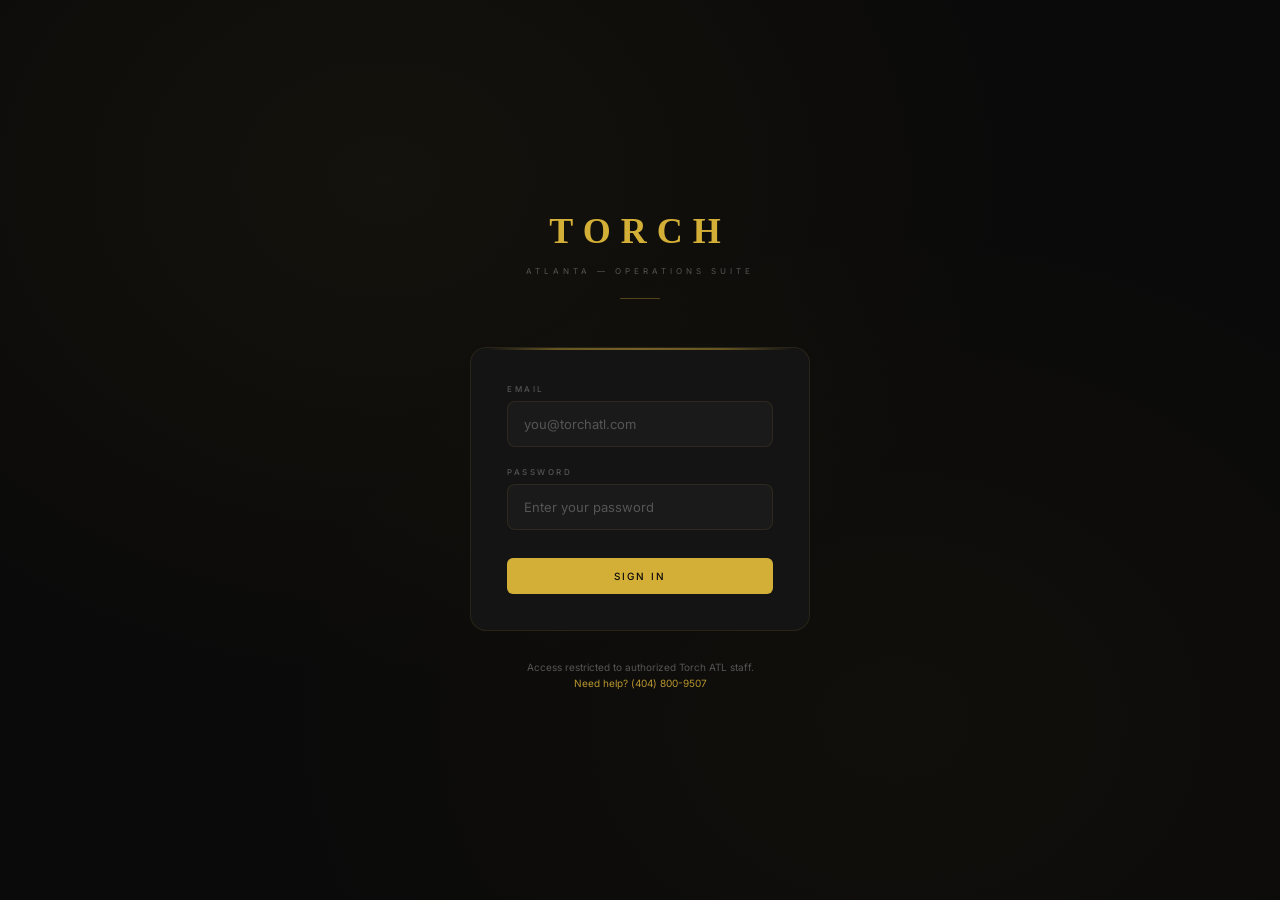
==== commit 3e562e27: "Redesign ops login screen to match torchatl.com, add Nate as staff user Login matches main site desi" ====
--- a/index.html
+++ b/index.html
@@ -13,23 +13,23 @@
         <div class="login-container">
             <div class="login-brand">
                 <h1>TORCH</h1>
-                <span>OPERATIONS</span>
-            </div>
-            <p class="login-tagline">Operations Suite</p>
+                <span>Atlanta — Operations Suite</span>
+                <div style="width:40px;height:1px;background:#B8962E;margin:20px auto 0;opacity:0.4;"></div>
+            </div>
 
             <form id="admin-login-form" onsubmit="handleAdminLogin(event)">
                 <div class="form-group">
                     <label>Email</label>
-                    <input type="email" id="admin-email" placeholder="your@torchatl.com" required>
-                </div>
-                <div class="form-group">
-                    <label>Access Code</label>
-                    <input type="password" id="admin-code" placeholder="Enter access code" required>
+                    <input type="email" id="admin-email" placeholder="you@torchatl.com" required autocomplete="email">
+                </div>
+                <div class="form-group">
+                    <label>Password</label>
+                    <input type="password" id="admin-code" placeholder="Enter your password" required autocomplete="current-password">
                 </div>
                 <button type="submit" class="btn primary full">Sign In</button>
             </form>
 
-            <p class="login-note">Use your Torch ATL credentials to sign in.</p>
+            <p class="login-note">Access restricted to authorized Torch ATL staff.<br><a href="tel:+14048009507" style="color:#B8962E;text-decoration:none;">Need help? (404) 800-9507</a></p>
         </div>
     </div>
 
--- a/styles.css
+++ b/styles.css
@@ -35,34 +35,70 @@
     justify-content: center;
 }
 
+.login-screen::before {
+    content: '';
+    position: fixed;
+    inset: 0;
+    background: radial-gradient(ellipse at 30% 20%, rgba(212,175,55,0.05) 0%, transparent 50%),
+                radial-gradient(ellipse at 70% 80%, rgba(212,175,55,0.03) 0%, transparent 50%);
+    pointer-events: none;
+}
+
 .login-screen.active {
     display: flex;
 }
 
 .login-container {
     width: 100%;
-    max-width: 400px;
+    max-width: 420px;
     padding: 40px;
     text-align: center;
+    position: relative;
+    z-index: 1;
+}
+
+.login-brand {
+    margin-bottom: 48px;
 }
 
 .login-brand h1 {
-    font-size: 48px;
-    font-weight: 800;
+    font-family: 'Playfair Display', Georgia, serif;
+    font-size: 36px;
+    font-weight: 600;
     color: var(--primary);
-    letter-spacing: 8px;
-    margin-bottom: 4px;
+    letter-spacing: 10px;
+    margin-bottom: 6px;
 }
 
 .login-brand span {
-    font-size: 14px;
-    color: var(--text-secondary);
-    letter-spacing: 6px;
+    font-size: 8px;
+    color: var(--text-muted);
+    letter-spacing: 4px;
+    text-transform: uppercase;
 }
 
 .login-tagline {
-    color: var(--text-muted);
-    margin-bottom: 40px;
+    display: none;
+}
+
+#admin-login-form {
+    background: var(--bg-card);
+    border: 1px solid rgba(212,175,55,0.1);
+    border-radius: 16px;
+    padding: 36px;
+    position: relative;
+    overflow: hidden;
+}
+
+#admin-login-form::before {
+    content: '';
+    position: absolute;
+    top: 0;
+    left: 0;
+    right: 0;
+    height: 2px;
+    background: linear-gradient(90deg, transparent 5%, #B8962E 25%, #D4AF37 50%, #B8962E 75%, transparent 95%);
+    opacity: 0.5;
 }
 
 #admin-login-form .form-group {
@@ -72,37 +108,48 @@
 
 #admin-login-form label {
     display: block;
-    font-size: 12px;
-    color: var(--text-secondary);
-    margin-bottom: 8px;
+    font-family: 'Inter', sans-serif;
+    font-size: 8px;
+    letter-spacing: 2.5px;
+    color: var(--text-muted);
+    margin-bottom: 7px;
     text-transform: uppercase;
-    letter-spacing: 1px;
 }
 
 #admin-login-form input {
     width: 100%;
     padding: 14px 16px;
     background: var(--bg-input);
-    border: 1px solid var(--border);
+    border: 1px solid rgba(212,175,55,0.1);
     border-radius: 8px;
     color: var(--text-primary);
-    font-size: 15px;
+    font-family: 'Inter', sans-serif;
+    font-size: 13px;
+    transition: border-color 0.2s;
+}
+
+#admin-login-form input::placeholder {
+    color: var(--text-muted);
 }
 
 #admin-login-form input:focus {
     outline: none;
-    border-color: var(--primary);
+    border-color: #B8962E;
 }
 
 .login-note {
-    font-size: 11px;
+    font-size: 10px;
     color: var(--text-muted);
-    margin-top: 24px;
+    margin-top: 28px;
     line-height: 1.6;
 }
 
 .btn.full {
     width: 100%;
+    margin-top: 8px;
+    letter-spacing: 2px;
+    text-transform: uppercase;
+    font-size: 10px;
 }
 
 /* App Container */
@@ -348,47 +395,48 @@
 .stats-grid {
     display: grid;
     grid-template-columns: repeat(4, 1fr);
-    gap: 20px;
-    margin-bottom: 32px;
+    gap: 14px;
+    margin-bottom: 28px;
 }
 
 .stat-card {
-    background: var(--bg-card);
-    border: 1px solid var(--border);
-    border-radius: 12px;
-    padding: 24px;
-    display: flex;
-    gap: 16px;
-    align-items: center;
+    background: transparent;
+    border: 1px solid rgba(212, 175, 55, 0.08);
+    border-radius: 10px;
+    padding: 20px 22px;
+    display: flex;
+    flex-direction: column;
+    gap: 0;
 }
 
 .stat-icon {
+    font-size: 18px;
+    width: auto;
+    height: auto;
+    display: none;
+}
+
+.stat-info h3 {
+    font-size: 8px;
+    letter-spacing: 2.5px;
+    text-transform: uppercase;
+    color: var(--text-muted);
+    font-weight: 500;
+    margin-bottom: 8px;
+}
+
+.stat-number {
+    font-family: 'Playfair Display', Georgia, serif;
     font-size: 32px;
-    width: 56px;
-    height: 56px;
-    display: flex;
-    align-items: center;
-    justify-content: center;
-    background: rgba(212, 175, 55, 0.1);
-    border-radius: 12px;
-}
-
-.stat-info h3 {
-    font-size: 13px;
-    color: var(--text-secondary);
     font-weight: 400;
-    margin-bottom: 4px;
-}
-
-.stat-number {
-    font-size: 28px;
-    font-weight: 700;
-    color: var(--primary);
+    color: var(--text-primary);
+    line-height: 1;
 }
 
 .stat-label {
-    font-size: 12px;
+    font-size: 10px;
     color: var(--text-muted);
+    margin-top: 4px;
 }
 
 /* Cards */
